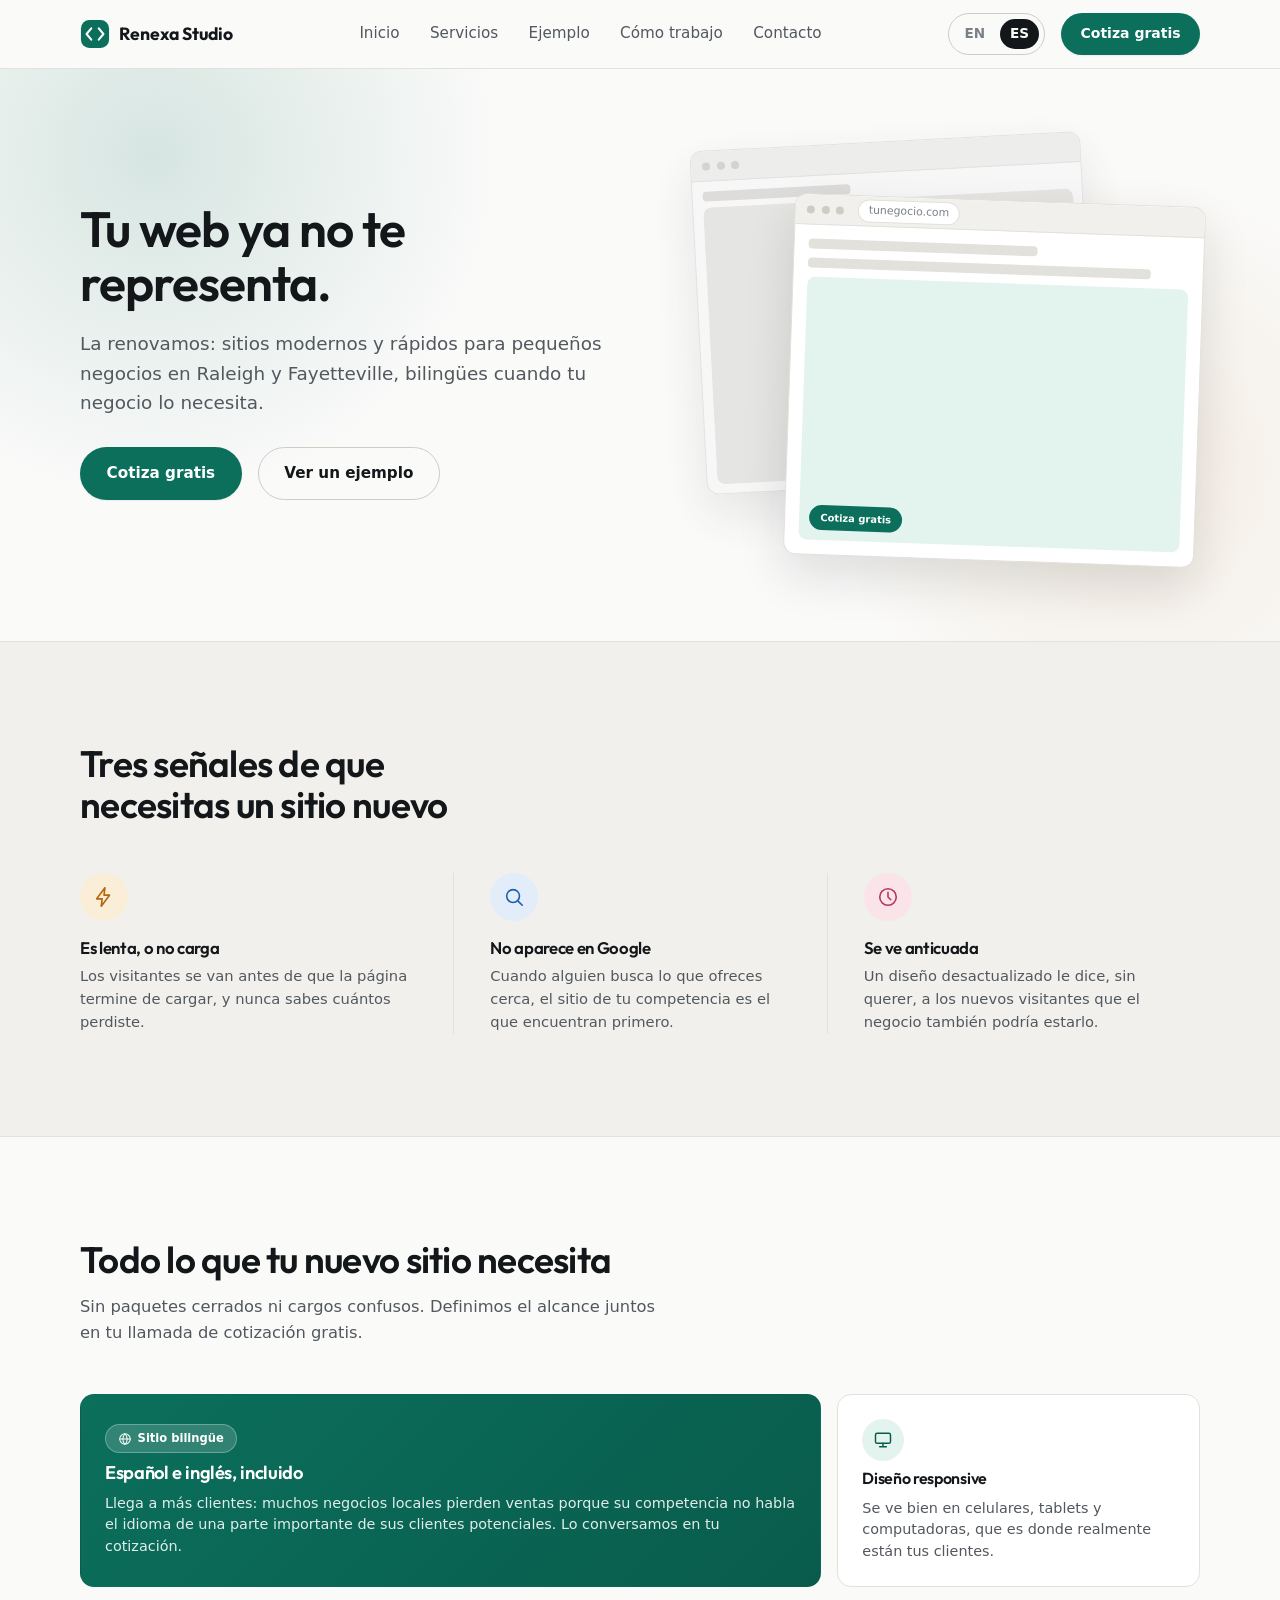
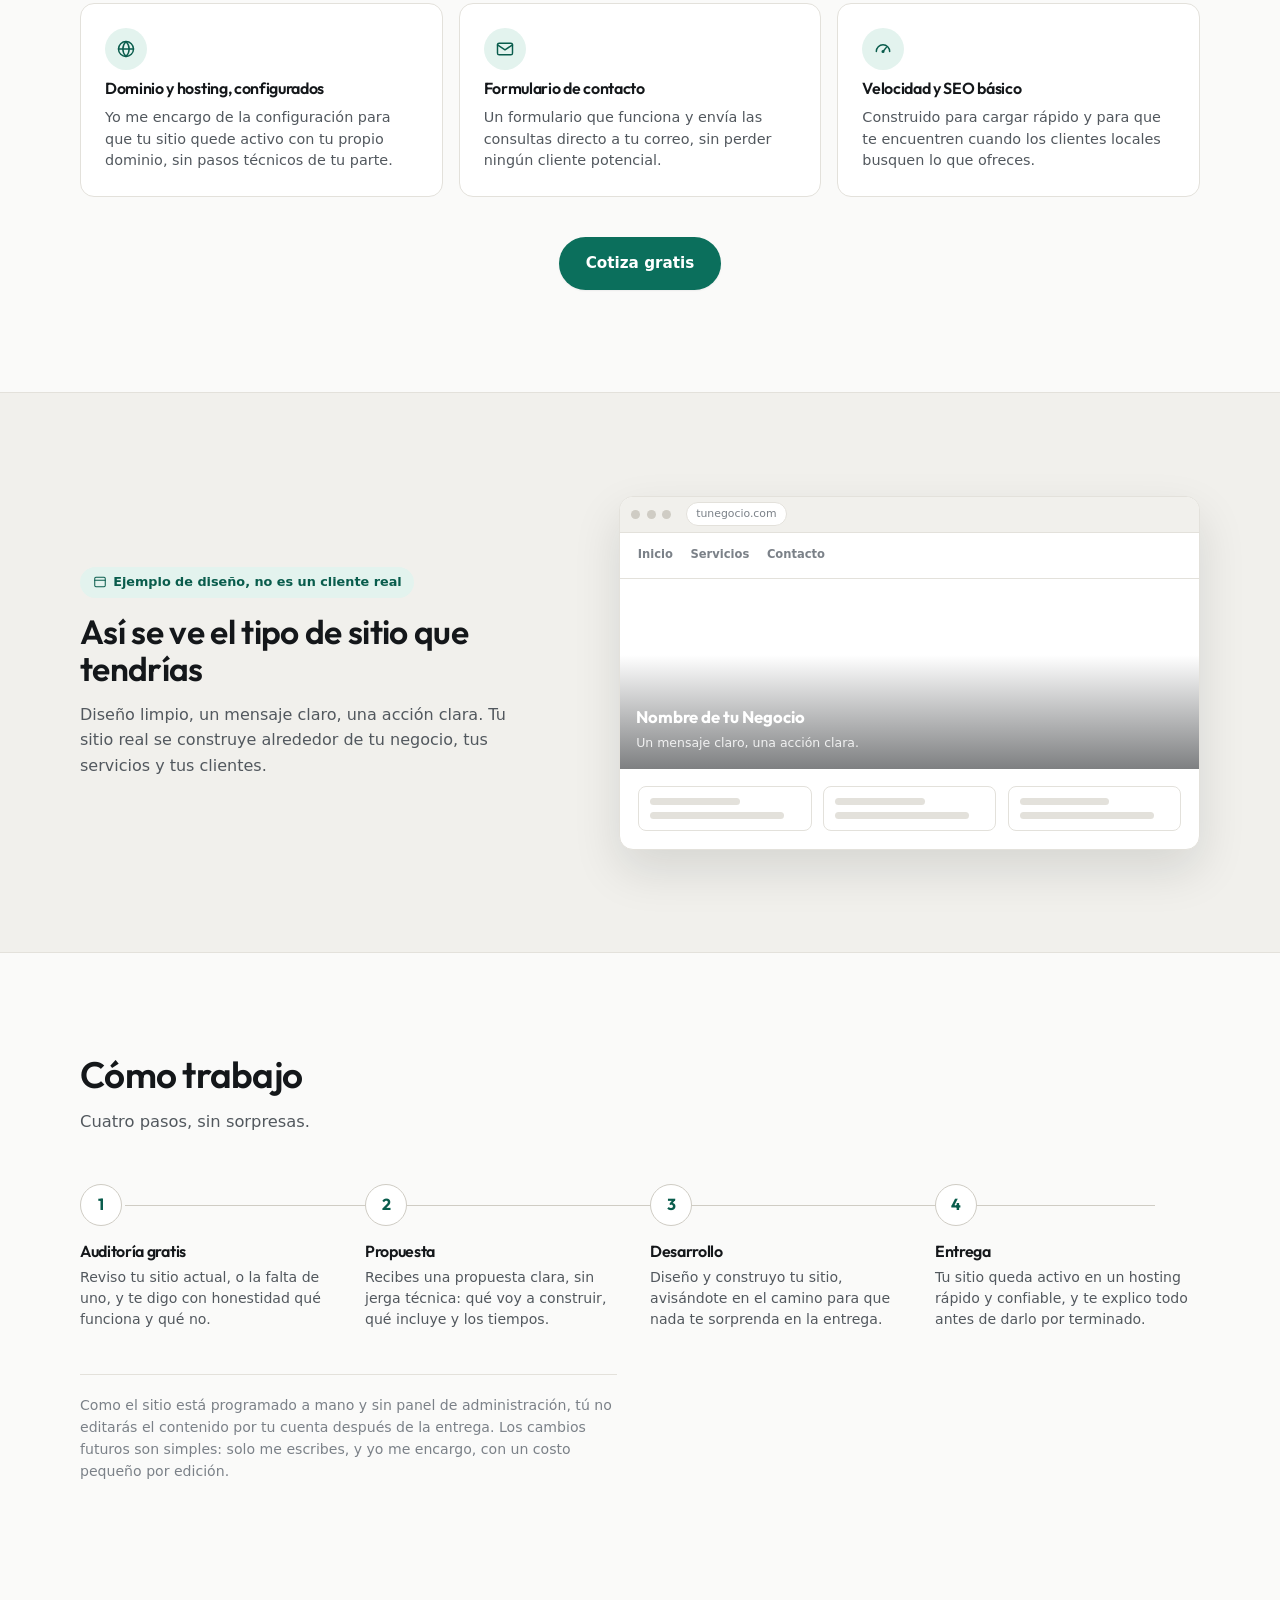
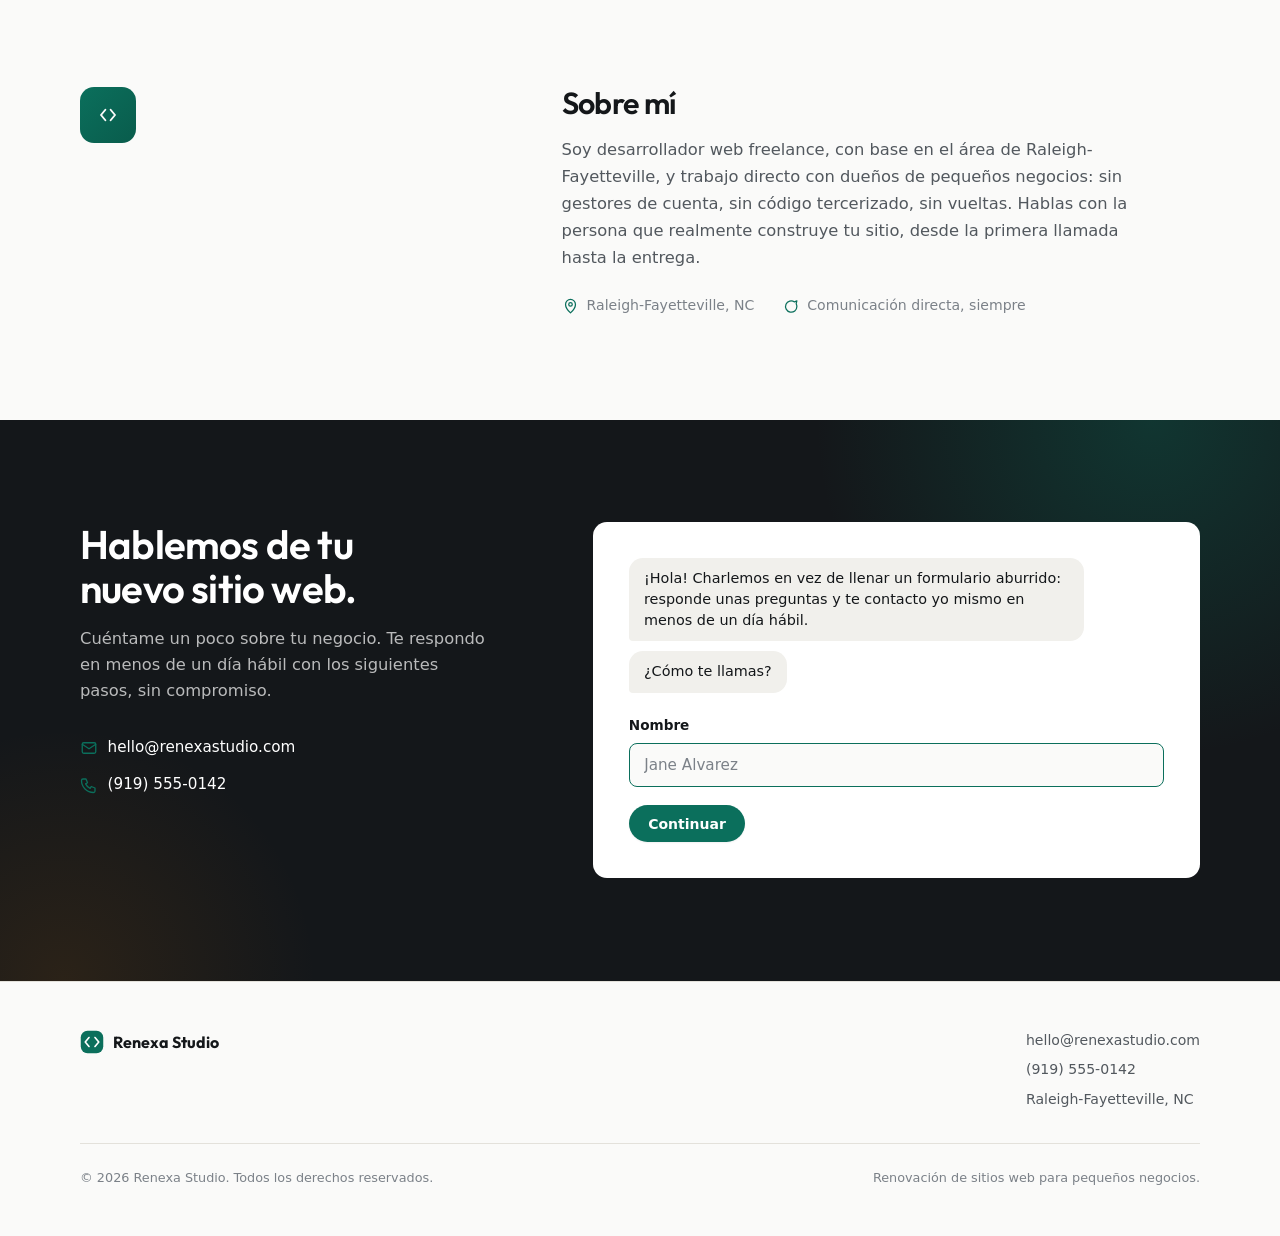
==== es/index.html @ adf04430 "Initial commit: Renexa Studio bilingual landing page Static HTML/CSS/JS site per brief: EN/ES pages," ====
<!doctype html>
<html lang="es">
<head>
<meta charset="UTF-8">
<meta name="viewport" content="width=device-width, initial-scale=1">
<title>Renexa Studio - Sitios Web Modernos y Rápidos para Negocios Locales</title>
<meta name="description" content="Renovación de sitios web para pequeños negocios en Raleigh y Fayetteville, NC. Sitios rápidos, modernos, adaptados a móvil, y bilingües cuando lo necesitas. Cotización gratis.">
<link rel="canonical" href="https://www.renexastudio.com/es/">
<link rel="alternate" hreflang="es" href="https://www.renexastudio.com/es/">
<link rel="alternate" hreflang="en" href="https://www.renexastudio.com/">
<link rel="icon" href="../favicon.svg" type="image/svg+xml">
<meta property="og:type" content="website">
<meta property="og:title" content="Renexa Studio - Sitios Web Modernos y Rápidos para Negocios Locales">
<meta property="og:description" content="Renovación de sitios web para pequeños negocios en Raleigh y Fayetteville, NC. Rápidos, modernos, y bilingües cuando lo necesitas.">
<meta property="og:locale" content="es_ES">
<meta property="og:locale:alternate" content="en_US">
<link rel="stylesheet" href="../css/style.css">
<noscript><style>[data-reveal]{opacity:1!important;transform:none!important;}</style></noscript>
</head>
<body>

<header class="site-header">
  <div class="container">
    <a href="#inicio" class="brand">
      <svg class="brand-mark" viewBox="0 0 32 32" fill="none" aria-hidden="true">
        <rect x="1" y="1" width="30" height="30" rx="9" fill="var(--accent)"/>
        <path d="M12 10L7 16L12 22" stroke="white" stroke-width="2.2" stroke-linecap="round" stroke-linejoin="round"/>
        <path d="M20 10L25 16L20 22" stroke="white" stroke-width="2.2" stroke-linecap="round" stroke-linejoin="round"/>
      </svg>
      Renexa Studio
    </a>

    <nav class="main-nav" aria-label="Principal">
      <a href="#inicio">Inicio</a>
      <a href="#servicios">Servicios</a>
      <a href="#ejemplo">Ejemplo</a>
      <a href="#como-trabajo">Cómo trabajo</a>
      <a href="#contacto">Contacto</a>
    </nav>

    <div class="header-actions">
      <div class="lang-switch" aria-label="Idioma">
        <a href="../">EN</a>
        <a href="./" aria-current="true">ES</a>
      </div>
      <a href="#contacto" class="btn btn-primary btn-sm">Cotiza gratis</a>
      <button class="nav-toggle" aria-label="Abrir menú" aria-expanded="false">
        <svg viewBox="0 0 24 24" fill="none" stroke="currentColor" stroke-width="1.75" stroke-linecap="round" aria-hidden="true">
          <path d="M3 6h18M3 12h18M3 18h18"/>
        </svg>
      </button>
    </div>
  </div>
</header>

<main>

  <!-- Hero -->
  <section class="hero" id="inicio">
    <div class="container">
      <div class="hero-copy" data-reveal>
        <h1>Tu web ya no te representa.</h1>
        <p class="lede">La renovamos: sitios modernos y rápidos para pequeños negocios en Raleigh y Fayetteville, bilingües cuando tu negocio lo necesita.</p>
        <div class="hero-ctas">
          <a href="#contacto" class="btn btn-primary">Cotiza gratis</a>
          <a href="#ejemplo" class="btn btn-ghost">Ver un ejemplo</a>
        </div>
      </div>

      <div class="hero-visual" data-reveal>
        <div class="mockup mockup-back" aria-hidden="true">
          <div class="mockup-bar">
            <span class="mockup-dot"></span><span class="mockup-dot"></span><span class="mockup-dot"></span>
          </div>
          <div class="mockup-body">
            <div class="mockup-line w-40"></div>
            <div class="mockup-block"></div>
          </div>
        </div>
        <div class="mockup mockup-front" aria-hidden="true">
          <div class="mockup-bar">
            <span class="mockup-dot"></span><span class="mockup-dot"></span><span class="mockup-dot"></span>
            <span class="mockup-url">tunegocio.com</span>
          </div>
          <div class="mockup-body">
            <div class="mockup-line w-60"></div>
            <div class="mockup-line w-90"></div>
            <div class="mockup-block">
              <span class="mockup-chip">Cotiza gratis</span>
            </div>
          </div>
        </div>
      </div>
    </div>
  </section>

  <!-- El problema -->
  <section class="problem">
    <div class="container">
      <div class="section-head" data-reveal>
        <h2>Tres señales de que necesitas un sitio nuevo</h2>
      </div>
      <div class="problem-grid">
        <div class="problem-item" data-reveal>
          <div class="problem-icon problem-icon--amber">
            <svg viewBox="0 0 24 24" fill="none" stroke="currentColor" stroke-width="1.75" stroke-linecap="round" stroke-linejoin="round" aria-hidden="true">
              <path d="M13 2 4 14h6l-1 8 9-12h-6l1-8Z"/>
            </svg>
          </div>
          <h3>Es lenta, o no carga</h3>
          <p>Los visitantes se van antes de que la página termine de cargar, y nunca sabes cuántos perdiste.</p>
        </div>
        <div class="problem-item" data-reveal>
          <div class="problem-icon problem-icon--blue">
            <svg viewBox="0 0 24 24" fill="none" stroke="currentColor" stroke-width="1.75" stroke-linecap="round" stroke-linejoin="round" aria-hidden="true">
              <circle cx="11" cy="11" r="7"/><path d="m21 21-4.3-4.3"/>
            </svg>
          </div>
          <h3>No aparece en Google</h3>
          <p>Cuando alguien busca lo que ofreces cerca, el sitio de tu competencia es el que encuentran primero.</p>
        </div>
        <div class="problem-item" data-reveal>
          <div class="problem-icon problem-icon--rose">
            <svg viewBox="0 0 24 24" fill="none" stroke="currentColor" stroke-width="1.75" stroke-linecap="round" stroke-linejoin="round" aria-hidden="true">
              <circle cx="12" cy="12" r="9"/><path d="M12 7v5l3 3"/>
            </svg>
          </div>
          <h3>Se ve anticuada</h3>
          <p>Un diseño desactualizado le dice, sin querer, a los nuevos visitantes que el negocio también podría estarlo.</p>
        </div>
      </div>
    </div>
  </section>

  <!-- Servicios -->
  <section class="services" id="servicios">
    <div class="container">
      <div class="section-head" data-reveal>
        <h2>Todo lo que tu nuevo sitio necesita</h2>
        <p>Sin paquetes cerrados ni cargos confusos. Definimos el alcance juntos en tu llamada de cotización gratis.</p>
      </div>

      <div class="bento">
        <div class="bento-cell bento-featured" data-reveal>
          <span class="bento-badge">
            <svg viewBox="0 0 24 24" fill="none" stroke="currentColor" stroke-width="1.75" stroke-linecap="round" stroke-linejoin="round" aria-hidden="true" width="14" height="14">
              <circle cx="12" cy="12" r="9"/><path d="M3 12h18M12 3c2.5 2.6 3.8 5.7 3.8 9s-1.3 6.4-3.8 9c-2.5-2.6-3.8-5.7-3.8-9s1.3-6.4 3.8-9Z"/>
            </svg>
            Sitio bilingüe
          </span>
          <h3>Español e inglés, incluido</h3>
          <p>Llega a más clientes: muchos negocios locales pierden ventas porque su competencia no habla el idioma de una parte importante de sus clientes potenciales. Lo conversamos en tu cotización.</p>
        </div>

        <div class="bento-cell" data-reveal>
          <div class="bento-icon">
            <svg viewBox="0 0 24 24" fill="none" stroke="currentColor" stroke-width="1.75" stroke-linecap="round" stroke-linejoin="round" aria-hidden="true">
              <rect x="3" y="4" width="18" height="12" rx="2"/><path d="M8 20h8M12 16v4"/>
            </svg>
          </div>
          <h3>Diseño responsive</h3>
          <p>Se ve bien en celulares, tablets y computadoras, que es donde realmente están tus clientes.</p>
        </div>

        <div class="bento-cell" data-reveal>
          <div class="bento-icon">
            <svg viewBox="0 0 24 24" fill="none" stroke="currentColor" stroke-width="1.75" stroke-linecap="round" stroke-linejoin="round" aria-hidden="true">
              <circle cx="12" cy="12" r="9"/><path d="M3 12h18M12 3c2.5 2.6 3.8 5.7 3.8 9s-1.3 6.4-3.8 9c-2.5-2.6-3.8-5.7-3.8-9s1.3-6.4 3.8-9Z"/>
            </svg>
          </div>
          <h3>Dominio y hosting, configurados</h3>
          <p>Yo me encargo de la configuración para que tu sitio quede activo con tu propio dominio, sin pasos técnicos de tu parte.</p>
        </div>

        <div class="bento-cell" data-reveal>
          <div class="bento-icon">
            <svg viewBox="0 0 24 24" fill="none" stroke="currentColor" stroke-width="1.75" stroke-linecap="round" stroke-linejoin="round" aria-hidden="true">
              <rect x="3" y="5" width="18" height="14" rx="2"/><path d="m3 7 9 6 9-6"/>
            </svg>
          </div>
          <h3>Formulario de contacto</h3>
          <p>Un formulario que funciona y envía las consultas directo a tu correo, sin perder ningún cliente potencial.</p>
        </div>

        <div class="bento-cell" data-reveal>
          <div class="bento-icon">
            <svg viewBox="0 0 24 24" fill="none" stroke="currentColor" stroke-width="1.75" stroke-linecap="round" stroke-linejoin="round" aria-hidden="true">
              <path d="M4 15a8 8 0 0 1 16 0"/><path d="M12 15l4-5"/><circle cx="12" cy="15" r="1"/>
            </svg>
          </div>
          <h3>Velocidad y SEO básico</h3>
          <p>Construido para cargar rápido y para que te encuentren cuando los clientes locales busquen lo que ofreces.</p>
        </div>
      </div>

      <div class="services-cta">
        <a href="#contacto" class="btn btn-primary">Cotiza gratis</a>
      </div>
    </div>
  </section>

  <!-- Ejemplo de trabajo -->
  <section class="example" id="ejemplo">
    <div class="container">
      <div class="example-copy" data-reveal>
        <span class="example-label">
          <svg viewBox="0 0 24 24" fill="none" stroke="currentColor" stroke-width="1.75" stroke-linecap="round" stroke-linejoin="round" width="14" height="14" aria-hidden="true">
            <rect x="3" y="4" width="18" height="16" rx="2"/><path d="M3 9h18"/>
          </svg>
          Ejemplo de diseño, no es un cliente real
        </span>
        <h2>Así se ve el tipo de sitio que tendrías</h2>
        <p>Diseño limpio, un mensaje claro, una acción clara. Tu sitio real se construye alrededor de tu negocio, tus servicios y tus clientes.</p>
      </div>

      <div class="example-mockup" data-reveal>
        <div class="mockup-bar">
          <span class="mockup-dot"></span><span class="mockup-dot"></span><span class="mockup-dot"></span>
          <span class="mockup-url">tunegocio.com</span>
        </div>
        <div class="example-nav">
          <span>Inicio</span><span>Servicios</span><span>Contacto</span>
        </div>
        <div class="example-hero" style="background-image:url('https://picsum.photos/seed/renexa-sample-storefront/900/500')">
          <div class="example-hero-text">
            <div class="eh-title">Nombre de tu Negocio</div>
            <div class="eh-sub">Un mensaje claro, una acción clara.</div>
          </div>
        </div>
        <div class="example-grid">
          <div class="example-card">
            <div class="mockup-line w-60"></div>
            <div class="mockup-line w-90"></div>
          </div>
          <div class="example-card">
            <div class="mockup-line w-60"></div>
            <div class="mockup-line w-90"></div>
          </div>
          <div class="example-card">
            <div class="mockup-line w-60"></div>
            <div class="mockup-line w-90"></div>
          </div>
        </div>
      </div>
    </div>
  </section>

  <!-- Cómo trabajo -->
  <section class="how" id="como-trabajo">
    <div class="container">
      <div class="section-head" data-reveal>
        <h2>Cómo trabajo</h2>
        <p>Cuatro pasos, sin sorpresas.</p>
      </div>

      <div class="process-rail">
        <div class="process-step" data-reveal>
          <div class="process-num">1</div>
          <h3>Auditoría gratis</h3>
          <p>Reviso tu sitio actual, o la falta de uno, y te digo con honestidad qué funciona y qué no.</p>
        </div>
        <div class="process-step" data-reveal>
          <div class="process-num">2</div>
          <h3>Propuesta</h3>
          <p>Recibes una propuesta clara, sin jerga técnica: qué voy a construir, qué incluye y los tiempos.</p>
        </div>
        <div class="process-step" data-reveal>
          <div class="process-num">3</div>
          <h3>Desarrollo</h3>
          <p>Diseño y construyo tu sitio, avisándote en el camino para que nada te sorprenda en la entrega.</p>
        </div>
        <div class="process-step" data-reveal>
          <div class="process-num">4</div>
          <h3>Entrega</h3>
          <p>Tu sitio queda activo en un hosting rápido y confiable, y te explico todo antes de darlo por terminado.</p>
        </div>
      </div>

      <p class="process-note" data-reveal>Como el sitio está programado a mano y sin panel de administración, tú no editarás el contenido por tu cuenta después de la entrega. Los cambios futuros son simples: solo me escribes, y yo me encargo, con un costo pequeño por edición.</p>
    </div>
  </section>

  <!-- Sobre el freelancer -->
  <section class="about">
    <div class="container">
      <div class="about-mark" data-reveal aria-hidden="true">
        <svg viewBox="0 0 32 32" fill="none">
          <path d="M13 10L8 16L13 22" stroke="currentColor" stroke-width="2.2" stroke-linecap="round" stroke-linejoin="round"/>
          <path d="M19 10L24 16L19 22" stroke="currentColor" stroke-width="2.2" stroke-linecap="round" stroke-linejoin="round"/>
        </svg>
      </div>
      <div class="about-copy" data-reveal>
        <h2>Sobre mí</h2>
        <p>Soy desarrollador web freelance, con base en el área de Raleigh-Fayetteville, y trabajo directo con dueños de pequeños negocios: sin gestores de cuenta, sin código tercerizado, sin vueltas. Hablas con la persona que realmente construye tu sitio, desde la primera llamada hasta la entrega.</p>
        <div class="about-meta">
          <span class="about-meta-item">
            <svg viewBox="0 0 24 24" fill="none" stroke="currentColor" stroke-width="1.75" stroke-linecap="round" stroke-linejoin="round" aria-hidden="true">
              <path d="M12 21s7-6.5 7-12a7 7 0 1 0-14 0c0 5.5 7 12 7 12Z"/><circle cx="12" cy="9" r="2.5"/>
            </svg>
            Raleigh-Fayetteville, NC
          </span>
          <span class="about-meta-item">
            <svg viewBox="0 0 24 24" fill="none" stroke="currentColor" stroke-width="1.75" stroke-linecap="round" stroke-linejoin="round" aria-hidden="true">
              <path d="M21 12a8 8 0 1 1-3.4-6.5L21 4l-1 4.2A8 8 0 0 1 21 12Z"/>
            </svg>
            Comunicación directa, siempre
          </span>
        </div>
      </div>
    </div>
  </section>

  <!-- CTA final + formulario -->
  <section class="contact" id="contacto">
    <div class="container">
      <div class="contact-copy" data-reveal>
        <h2>Hablemos de tu nuevo sitio web.</h2>
        <p>Cuéntame un poco sobre tu negocio. Te respondo en menos de un día hábil con los siguientes pasos, sin compromiso.</p>
        <div class="contact-direct">
          <a href="mailto:hello@renexastudio.com">
            <svg viewBox="0 0 24 24" fill="none" stroke="currentColor" stroke-width="1.75" stroke-linecap="round" stroke-linejoin="round" aria-hidden="true"><rect x="3" y="5" width="18" height="14" rx="2"/><path d="m3 7 9 6 9-6"/></svg>
            hello@renexastudio.com
          </a>
          <a href="tel:+19195550142">
            <svg viewBox="0 0 24 24" fill="none" stroke="currentColor" stroke-width="1.75" stroke-linecap="round" stroke-linejoin="round" aria-hidden="true"><path d="M4 4h4l2 5-2.5 1.5a12 12 0 0 0 6 6L15 14l5 2v4a2 2 0 0 1-2 2A16 16 0 0 1 2 6a2 2 0 0 1 2-2Z"/></svg>
            (919) 555-0142
          </a>
        </div>
      </div>

      <div class="form-panel" data-reveal>
        <div class="chat-log" id="chat-log" data-intro="¡Hola! Charlemos en vez de llenar un formulario aburrido: responde unas preguntas y te contacto yo mismo en menos de un día hábil." data-outro="¡Listo, gracias! Dale a enviar y yo me encargo del resto." aria-live="polite"></div>

        <form class="contact-form" name="contacto" method="POST" data-netlify="true" netlify-honeypot="bot-field" action="../gracias.html">
          <input type="hidden" name="form-name" value="contacto">
          <p class="hp-field"><label>No llenes esto si eres humano: <input name="bot-field"></label></p>

          <div class="field" data-question="¿Cómo te llamas?" data-next="Continuar">
            <label for="nombre">Nombre</label>
            <input type="text" id="nombre" name="nombre" placeholder="Jane Alvarez" required>
            <span class="field-error">Por favor ingresa tu nombre.</span>
          </div>

          <div class="field" data-question="¿Cómo se llama tu negocio?" data-next="Continuar" data-optional="true" data-skip="Omitir">
            <label for="negocio">Negocio</label>
            <input type="text" id="negocio" name="negocio" placeholder="Nombre de tu negocio">
          </div>

          <div class="field" data-question="¿Cuál es el mejor teléfono o correo para contactarte?" data-next="Continuar">
            <label for="datos-contacto">Teléfono o correo</label>
            <input type="text" id="datos-contacto" name="datos_contacto" placeholder="(919) 555-0100 o tucorreo@negocio.com" required>
            <span class="field-error">Agrega un teléfono o correo para poder contactarte.</span>
          </div>

          <div class="field" data-question="¿Algo puntual que quieras que sepa?" data-next="Continuar" data-optional="true" data-skip="Omitir">
            <label for="mensaje">Mensaje</label>
            <textarea id="mensaje" name="mensaje" placeholder="Cuéntame un poco de tu negocio y qué estás buscando."></textarea>
          </div>

          <div class="form-foot">
            <button type="submit" class="btn btn-primary">Cotiza gratis</button>
            <span class="form-status" data-sending-text="Enviando..."></span>
          </div>
        </form>
      </div>
    </div>
  </section>

</main>

<footer class="site-footer">
  <div class="container">
    <div class="footer-grid">
      <a href="#inicio" class="footer-brand">
        <svg class="brand-mark" viewBox="0 0 32 32" fill="none" aria-hidden="true">
          <rect x="1" y="1" width="30" height="30" rx="9" fill="var(--accent)"/>
          <path d="M12 10L7 16L12 22" stroke="white" stroke-width="2.2" stroke-linecap="round" stroke-linejoin="round"/>
          <path d="M20 10L25 16L20 22" stroke="white" stroke-width="2.2" stroke-linecap="round" stroke-linejoin="round"/>
        </svg>
        Renexa Studio
      </a>
      <div class="footer-contact">
        <a href="mailto:hello@renexastudio.com">hello@renexastudio.com</a>
        <a href="tel:+19195550142">(919) 555-0142</a>
        <span>Raleigh-Fayetteville, NC</span>
      </div>
    </div>
    <div class="footer-bottom">
      <span>© 2026 Renexa Studio. Todos los derechos reservados.</span>
      <span>Renovación de sitios web para pequeños negocios.</span>
    </div>
  </div>
</footer>

<script src="../js/main.js"></script>
</body>
</html>
---- css/style.css ----
/* ============================================================
   Renexa Studio — design tokens & base
   Shape rule: buttons/badges = full pill, cards/panels = 14px,
   inputs = 8px, browser-mockup frame = 12px. No other radii used.
   ============================================================ */

@font-face {
  font-family: 'Outfit';
  font-style: normal;
  font-weight: 300 800;
  font-display: swap;
  src: url('../fonts/outfit-variable.woff2') format('woff2-variations'),
       url('../fonts/outfit-variable.woff2') format('woff2');
}

:root {
  /* color */
  --ink: #14171a;
  --ink-soft: #52585e;
  --ink-faint: #7b8188;
  --paper: #fafaf9;
  --paper-alt: #f1f0ec;
  --panel: #ffffff;
  --line: #e3e1db;
  --line-strong: #cfccc4;
  --accent: #0b6f5c;
  --accent-dark: #095c4c;
  --accent-ink: #ffffff;
  --accent-soft: #e3f3ee;
  --focus: #0f8a72;

  /* secondary signal colors, used only for the three problem icons
     and nowhere else (brand accent stays teal everywhere else) */
  --amber: #b5650a;
  --amber-soft: #fbeed8;
  --blue: #1d5fae;
  --blue-soft: #e3edfa;
  --rose: #b23b5e;
  --rose-soft: #fbe3ea;

  /* type */
  --font-display: 'Outfit', system-ui, -apple-system, 'Segoe UI', sans-serif;
  --font-body: system-ui, -apple-system, 'Segoe UI', Roboto, 'Helvetica Neue', Arial, sans-serif;

  /* spacing */
  --gutter: clamp(1.25rem, 4vw, 2.5rem);
  --section-y: clamp(3.5rem, 8vw, 6.5rem);
  --max: 1200px;

  /* radius (locked scale, see comment above) */
  --r-pill: 999px;
  --r-panel: 14px;
  --r-input: 8px;
  --r-mock: 12px;

  /* motion */
  --ease: cubic-bezier(0.16, 1, 0.3, 1);
  --dur: 0.4s;

  /* shadow, tinted toward ink, never pure black */
  --shadow-sm: 0 1px 2px rgba(20, 23, 26, 0.06);
  --shadow-md: 0 8px 24px rgba(20, 23, 26, 0.08);
  --shadow-lg: 0 20px 48px rgba(20, 23, 26, 0.12);
}

*, *::before, *::after { box-sizing: border-box; }

html {
  -webkit-text-size-adjust: 100%;
  scroll-behavior: smooth;
}

@media (prefers-reduced-motion: reduce) {
  html { scroll-behavior: auto; }
  *, *::before, *::after {
    animation-duration: 0.01ms !important;
    animation-iteration-count: 1 !important;
    transition-duration: 0.01ms !important;
    scroll-behavior: auto !important;
  }
}

body {
  margin: 0;
  background: var(--paper);
  color: var(--ink);
  font-family: var(--font-body);
  font-size: 16px;
  line-height: 1.55;
  -webkit-font-smoothing: antialiased;
  text-rendering: optimizeLegibility;
}

img { max-width: 100%; display: block; }

h1, h2, h3, h4 {
  font-family: var(--font-display);
  font-weight: 600;
  line-height: 1.1;
  letter-spacing: -0.02em;
  margin: 0;
  color: var(--ink);
}

p { margin: 0; }

a {
  color: inherit;
  text-decoration: none;
}

ul { margin: 0; padding: 0; list-style: none; }

button { font-family: inherit; }

.container {
  max-width: var(--max);
  margin-inline: auto;
  padding-inline: var(--gutter);
}

.visually-hidden {
  position: absolute;
  width: 1px; height: 1px;
  overflow: hidden;
  clip: rect(0 0 0 0);
  white-space: nowrap;
}

/* focus ring, consistent everywhere */
a:focus-visible,
button:focus-visible,
input:focus-visible,
textarea:focus-visible {
  outline: 2px solid var(--focus);
  outline-offset: 2px;
  border-radius: 4px;
}

/* ============================================================
   Buttons
   ============================================================ */
.btn {
  display: inline-flex;
  align-items: center;
  justify-content: center;
  gap: 0.5rem;
  border-radius: var(--r-pill);
  padding: 0.85rem 1.6rem;
  font-size: 0.95rem;
  font-weight: 600;
  white-space: nowrap;
  border: 1px solid transparent;
  cursor: pointer;
  transition: transform var(--dur) var(--ease), box-shadow var(--dur) var(--ease), background var(--dur) var(--ease);
}
.btn:active { transform: scale(0.98); }

.btn-primary {
  background: var(--accent);
  color: var(--accent-ink);
  box-shadow: var(--shadow-sm);
}
.btn-primary:hover { background: var(--accent-dark); box-shadow: var(--shadow-md); }

.btn-ghost {
  background: transparent;
  color: var(--ink);
  border-color: var(--line-strong);
}
.btn-ghost:hover { border-color: var(--ink); background: var(--paper-alt); }

.btn-sm { padding: 0.6rem 1.15rem; font-size: 0.875rem; }

/* ============================================================
   Header
   ============================================================ */
.site-header {
  position: sticky;
  top: 0;
  z-index: 50;
  background: rgba(250, 250, 249, 0.88);
  backdrop-filter: blur(10px) saturate(140%);
  -webkit-backdrop-filter: blur(10px) saturate(140%);
  border-bottom: 1px solid var(--line);
}

.site-header .container {
  height: 68px;
  display: flex;
  align-items: center;
  justify-content: space-between;
  gap: 1rem;
}

.brand {
  display: flex;
  align-items: center;
  gap: 0.55rem;
  font-family: var(--font-display);
  font-weight: 700;
  font-size: 1.1rem;
  color: var(--ink);
  flex-shrink: 0;
}

.brand-mark {
  width: 30px;
  height: 30px;
  flex-shrink: 0;
}

.main-nav {
  display: flex;
  align-items: center;
  gap: 1.9rem;
}

.main-nav a {
  font-size: 0.95rem;
  font-weight: 500;
  color: var(--ink-soft);
  transition: color var(--dur) var(--ease);
}
.main-nav a:hover { color: var(--ink); }

.header-actions {
  display: flex;
  align-items: center;
  gap: 1rem;
  flex-shrink: 0;
}

.lang-switch {
  display: inline-flex;
  align-items: center;
  gap: 0.35rem;
  font-size: 0.85rem;
  font-weight: 600;
  color: var(--ink-faint);
  border: 1px solid var(--line-strong);
  border-radius: var(--r-pill);
  padding: 0.35rem 0.35rem;
}
.lang-switch a {
  padding: 0.25rem 0.6rem;
  border-radius: var(--r-pill);
  color: var(--ink-faint);
}
.lang-switch a[aria-current="true"] {
  background: var(--ink);
  color: var(--paper);
}
.lang-switch a:hover:not([aria-current="true"]) { color: var(--ink); }

.nav-toggle {
  display: none;
  align-items: center;
  justify-content: center;
  width: 40px;
  height: 40px;
  border-radius: var(--r-input);
  border: 1px solid var(--line-strong);
  background: var(--panel);
  cursor: pointer;
}
.nav-toggle svg { width: 20px; height: 20px; }

/* ============================================================
   Hero
   ============================================================ */
.hero {
  position: relative;
  padding-top: clamp(2.5rem, 6vw, 4.5rem);
  padding-bottom: clamp(3rem, 7vw, 5rem);
  overflow: hidden;
}

.hero::before {
  content: "";
  position: absolute;
  inset: 0;
  z-index: 0;
  pointer-events: none;
  background:
    radial-gradient(560px circle at 12% 15%, rgba(11, 111, 92, 0.15), transparent 62%),
    radial-gradient(480px circle at 88% 70%, rgba(181, 101, 10, 0.10), transparent 62%);
}

.hero .container {
  position: relative;
  z-index: 1;
  display: grid;
  grid-template-columns: 1.05fr 0.95fr;
  gap: clamp(2rem, 5vw, 4rem);
  align-items: center;
}

.hero-copy h1 {
  font-size: clamp(2rem, 4.2vw, 3.1rem);
}

.hero-copy p.lede {
  margin-top: 1.15rem;
  font-size: clamp(1.02rem, 1.6vw, 1.15rem);
  color: var(--ink-soft);
  max-width: 46ch;
  line-height: 1.6;
}

.hero-ctas {
  margin-top: 1.85rem;
  display: flex;
  align-items: center;
  gap: 1rem;
  flex-wrap: wrap;
}

/* mockup: stacked browser frames, "old vs new" */
.hero-visual {
  position: relative;
  height: clamp(300px, 34vw, 420px);
}

.mockup {
  position: absolute;
  border-radius: var(--r-mock);
  overflow: hidden;
  background: var(--panel);
  border: 1px solid var(--line);
  box-shadow: var(--shadow-lg);
}

.mockup-back {
  width: 78%;
  height: 82%;
  top: 0;
  left: 0;
  filter: grayscale(0.55) brightness(0.97);
  opacity: 0.75;
  transform: rotate(-3deg);
}

.mockup-front {
  width: 82%;
  height: 86%;
  bottom: 0;
  right: 0;
  transform: rotate(2deg);
}

.mockup-bar {
  display: flex;
  align-items: center;
  gap: 0.4rem;
  height: 30px;
  padding: 0 0.7rem;
  background: var(--paper-alt);
  border-bottom: 1px solid var(--line);
}
.mockup-dot {
  width: 8px; height: 8px;
  border-radius: 50%;
  background: var(--line-strong);
}
.mockup-url {
  margin-left: 0.5rem;
  font-size: 0.68rem;
  color: var(--ink-faint);
  background: var(--panel);
  border-radius: var(--r-pill);
  padding: 0.15rem 0.6rem;
  border: 1px solid var(--line);
}

.mockup-body {
  padding: 0.9rem;
  height: calc(100% - 30px);
  display: flex;
  flex-direction: column;
  gap: 0.55rem;
}
.mockup-back .mockup-body { padding: 0.6rem; gap: 0.4rem; }

.mockup-line {
  height: 10px;
  border-radius: 4px;
  background: var(--line);
}
.mockup-back .mockup-line { background: #dcdad3; }
.mockup-line.w-60 { width: 60%; }
.mockup-line.w-40 { width: 40%; }
.mockup-line.w-90 { width: 90%; }

.mockup-block {
  flex: 1;
  border-radius: 8px;
  background: var(--accent-soft);
  display: flex;
  align-items: flex-end;
  padding: 0.6rem;
}
.mockup-back .mockup-block { background: #e7e5df; }

.mockup-chip {
  display: inline-flex;
  padding: 0.3rem 0.7rem;
  border-radius: var(--r-pill);
  background: var(--accent);
  color: #fff;
  font-size: 0.62rem;
  font-weight: 700;
}

/* ============================================================
   Problem band
   ============================================================ */
.problem {
  background: var(--paper-alt);
  padding-block: var(--section-y);
  border-block: 1px solid var(--line);
}

.problem .section-head { max-width: 40ch; margin-bottom: clamp(2rem, 4vw, 3rem); }

.problem-grid {
  display: grid;
  grid-template-columns: repeat(3, 1fr);
}

.problem-item {
  padding: 0 clamp(1rem, 3vw, 2.25rem);
  border-left: 1px solid var(--line);
}
.problem-item:first-child { border-left: none; padding-left: 0; }

.problem-icon {
  width: 48px;
  height: 48px;
  border-radius: 50%;
  display: flex;
  align-items: center;
  justify-content: center;
  margin-bottom: 1.1rem;
}
.problem-icon svg { width: 22px; height: 22px; }
.problem-icon--amber { background: var(--amber-soft); color: var(--amber); }
.problem-icon--blue { background: var(--blue-soft); color: var(--blue); }
.problem-icon--rose { background: var(--rose-soft); color: var(--rose); }

.problem-item h3 {
  font-size: 1.05rem;
  font-weight: 600;
  margin-bottom: 0.5rem;
}

.problem-item p {
  color: var(--ink-soft);
  font-size: 0.92rem;
  line-height: 1.55;
}

/* ============================================================
   Section head (shared)
   ============================================================ */
.section-head h2 {
  font-size: clamp(1.7rem, 3vw, 2.3rem);
}
.section-head p {
  margin-top: 0.85rem;
  color: var(--ink-soft);
  font-size: 1.02rem;
  max-width: 56ch;
  line-height: 1.6;
}

section { padding-block: var(--section-y); }

/* ============================================================
   Services (bento)
   ============================================================ */
.services .section-head { margin-bottom: clamp(2rem, 4vw, 3rem); }

.bento {
  display: grid;
  grid-template-columns: repeat(3, 1fr);
  grid-auto-rows: minmax(150px, auto);
  gap: 1rem;
}

.bento-cell {
  border-radius: var(--r-panel);
  border: 1px solid var(--line);
  background: var(--panel);
  padding: 1.5rem;
  display: flex;
  flex-direction: column;
  gap: 0.6rem;
}

.bento-icon {
  width: 42px;
  height: 42px;
  border-radius: 50%;
  background: var(--accent-soft);
  color: var(--accent-dark);
  display: flex;
  align-items: center;
  justify-content: center;
}
.bento-icon svg { width: 20px; height: 20px; }
.bento-featured .bento-icon { background: rgba(255, 255, 255, 0.18); color: #fff; }

.bento-cell h3 {
  font-size: 1rem;
  font-weight: 600;
}

.bento-cell p {
  color: var(--ink-soft);
  font-size: 0.9rem;
  line-height: 1.5;
}

.bento-featured {
  grid-column: span 2;
  grid-row: span 1;
  background: linear-gradient(135deg, var(--accent) 0%, var(--accent-dark) 100%);
  border-color: transparent;
  color: #fff;
  justify-content: center;
}
.bento-featured svg { color: #fff; }
.bento-featured h3 { color: #fff; font-size: 1.15rem; }
.bento-featured p { color: rgba(255,255,255,0.88); }

.bento-badge {
  align-self: flex-start;
  display: inline-flex;
  align-items: center;
  gap: 0.35rem;
  background: rgba(255,255,255,0.16);
  border: 1px solid rgba(255,255,255,0.28);
  color: #fff;
  font-size: 0.72rem;
  font-weight: 700;
  padding: 0.3rem 0.75rem;
  border-radius: var(--r-pill);
}

.services-cta { margin-top: clamp(2rem, 4vw, 2.5rem); text-align: center; }

/* ============================================================
   Example of work
   ============================================================ */
.example {
  background: var(--paper-alt);
  border-block: 1px solid var(--line);
}

.example .container {
  display: grid;
  grid-template-columns: 0.9fr 1.1fr;
  gap: clamp(2rem, 5vw, 4rem);
  align-items: center;
}

.example-label {
  display: inline-flex;
  align-items: center;
  gap: 0.4rem;
  font-size: 0.8rem;
  font-weight: 700;
  color: var(--accent-dark);
  background: var(--accent-soft);
  padding: 0.35rem 0.8rem;
  border-radius: var(--r-pill);
  margin-bottom: 1rem;
}

.example-copy h2 { font-size: clamp(1.6rem, 2.8vw, 2.1rem); }
.example-copy p { margin-top: 0.9rem; color: var(--ink-soft); line-height: 1.6; max-width: 42ch; }

.example-mockup {
  border-radius: var(--r-panel);
  overflow: hidden;
  background: var(--panel);
  border: 1px solid var(--line);
  box-shadow: var(--shadow-lg);
}

.example-mockup .mockup-bar { height: 36px; }
.example-mockup .mockup-dot { width: 9px; height: 9px; }

.example-hero {
  position: relative;
  height: 190px;
  background-size: cover;
  background-position: center;
  display: flex;
  align-items: flex-end;
  padding: 1rem;
}
.example-hero::after {
  content: "";
  position: absolute;
  inset: 0;
  background: linear-gradient(180deg, rgba(20,23,26,0) 40%, rgba(20,23,26,0.55) 100%);
}
.example-hero-text {
  position: relative;
  z-index: 1;
  color: #fff;
}
.example-hero-text .eh-title { font-family: var(--font-display); font-weight: 700; font-size: 1.05rem; }
.example-hero-text .eh-sub { font-size: 0.78rem; opacity: 0.85; margin-top: 0.2rem; }

.example-nav {
  display: flex;
  gap: 1.1rem;
  padding: 0.85rem 1.1rem;
  border-bottom: 1px solid var(--line);
  font-size: 0.72rem;
  color: var(--ink-faint);
  font-weight: 600;
}

.example-grid {
  display: grid;
  grid-template-columns: repeat(3, 1fr);
  gap: 0.7rem;
  padding: 1.1rem;
}
.example-card {
  border-radius: 8px;
  border: 1px solid var(--line);
  padding: 0.7rem;
  display: flex;
  flex-direction: column;
  gap: 0.4rem;
}
.example-card .mockup-line { height: 7px; }

/* ============================================================
   How I work (stepped rail)
   ============================================================ */
.process-rail {
  display: grid;
  grid-template-columns: repeat(4, 1fr);
  gap: 1.25rem;
  margin-top: clamp(2rem, 4vw, 3rem);
  position: relative;
}

.process-rail::before {
  content: "";
  position: absolute;
  top: 21px;
  left: 4%;
  right: 4%;
  height: 1px;
  background: var(--line-strong);
}

.process-step { position: relative; }

.process-num {
  position: relative;
  z-index: 1;
  width: 42px;
  height: 42px;
  border-radius: 50%;
  background: var(--panel);
  border: 1px solid var(--line-strong);
  display: flex;
  align-items: center;
  justify-content: center;
  font-family: var(--font-display);
  font-weight: 700;
  color: var(--accent-dark);
  margin-bottom: 1.1rem;
}

.process-step h3 {
  font-size: 1rem;
  font-weight: 600;
  margin-bottom: 0.4rem;
}
.process-step p {
  font-size: 0.88rem;
  color: var(--ink-soft);
  line-height: 1.5;
}

.process-note {
  margin-top: clamp(2rem, 4vw, 2.75rem);
  border-top: 1px solid var(--line);
  padding-top: 1.25rem;
  font-size: 0.88rem;
  color: var(--ink-faint);
  max-width: 60ch;
}

/* ============================================================
   About
   ============================================================ */
.about .container {
  display: grid;
  grid-template-columns: 0.4fr 0.6fr;
  gap: clamp(2rem, 5vw, 3.5rem);
  align-items: start;
}

.about-mark {
  width: 56px;
  height: 56px;
  border-radius: var(--r-panel);
  background: linear-gradient(135deg, var(--accent) 0%, var(--accent-dark) 100%);
  display: flex;
  align-items: center;
  justify-content: center;
}
.about-mark svg { width: 28px; height: 28px; color: var(--paper); }

.about-copy h2 { font-size: clamp(1.5rem, 2.6vw, 1.9rem); }
.about-copy p {
  margin-top: 1rem;
  color: var(--ink-soft);
  line-height: 1.65;
  font-size: 1.02rem;
  max-width: 58ch;
}

.about-meta {
  margin-top: 1.5rem;
  display: flex;
  gap: 1.75rem;
  flex-wrap: wrap;
}
.about-meta-item {
  display: flex;
  align-items: center;
  gap: 0.5rem;
  font-size: 0.88rem;
  color: var(--ink-faint);
  font-weight: 500;
}
.about-meta-item svg { width: 17px; height: 17px; color: var(--accent); }

/* ============================================================
   Final CTA + form
   ============================================================ */
.contact {
  position: relative;
  background: var(--ink);
  color: var(--paper);
  overflow: hidden;
}

.contact::before {
  content: "";
  position: absolute;
  inset: 0;
  z-index: 0;
  pointer-events: none;
  background:
    radial-gradient(560px circle at 90% 0%, rgba(11, 111, 92, 0.35), transparent 60%),
    radial-gradient(420px circle at 5% 100%, rgba(181, 101, 10, 0.14), transparent 60%);
}

.contact .container {
  position: relative;
  z-index: 1;
  display: grid;
  grid-template-columns: 0.85fr 1.15fr;
  gap: clamp(2.5rem, 5vw, 4.5rem);
}

.contact-copy h2 {
  color: #fff;
  font-size: clamp(1.8rem, 3.2vw, 2.5rem);
  max-width: 14ch;
}
.contact-copy p {
  margin-top: 1rem;
  color: rgba(250, 250, 249, 0.72);
  font-size: 1.02rem;
  max-width: 40ch;
  line-height: 1.6;
}

.contact-direct {
  margin-top: 2rem;
  display: flex;
  flex-direction: column;
  gap: 0.85rem;
}
.contact-direct a {
  display: inline-flex;
  align-items: center;
  gap: 0.6rem;
  font-size: 0.95rem;
  font-weight: 500;
  color: #fff;
}
.contact-direct svg { width: 18px; height: 18px; color: var(--accent); flex-shrink: 0; }

.form-panel {
  background: var(--panel);
  border-radius: var(--r-panel);
  padding: clamp(1.5rem, 3vw, 2.25rem);
}

/* chat-style progressive form, JS-enhanced (plain stacked form without JS) */
.chat-log {
  display: flex;
  flex-direction: column;
  gap: 0.6rem;
  margin-bottom: 1.4rem;
}
.chat-log:empty { display: none; margin-bottom: 0; }

.chat-bubble {
  max-width: 85%;
  padding: 0.65rem 0.95rem;
  border-radius: var(--r-panel);
  font-size: 0.9rem;
  line-height: 1.45;
  animation: bubble-in 0.35s var(--ease);
}
@media (prefers-reduced-motion: reduce) {
  .chat-bubble { animation: none; }
}
@keyframes bubble-in {
  from { opacity: 0; transform: translateY(6px); }
  to { opacity: 1; transform: translateY(0); }
}
.chat-bubble--bot {
  align-self: flex-start;
  background: var(--paper-alt);
  color: var(--ink);
  border-bottom-left-radius: 4px;
}
.chat-bubble--user {
  align-self: flex-end;
  background: var(--accent);
  color: #fff;
  border-bottom-right-radius: 4px;
}

.contact-form.is-stepped .field { margin-bottom: 0; }
.contact-form.is-stepped .field:not(.is-active) { display: none; }

.step-actions {
  display: flex;
  gap: 0.6rem;
  margin-top: 0.75rem;
}

.form-foot.is-hidden { display: none; }

.field {
  display: flex;
  flex-direction: column;
  gap: 0.4rem;
  margin-bottom: 1.15rem;
}
.field label {
  font-size: 0.85rem;
  font-weight: 600;
  color: var(--ink);
}
.field .hint {
  font-size: 0.78rem;
  color: var(--ink-faint);
}
.field input,
.field textarea {
  border: 1px solid var(--line-strong);
  border-radius: var(--r-input);
  padding: 0.75rem 0.9rem;
  font-size: 0.95rem;
  font-family: inherit;
  color: var(--ink);
  background: var(--paper);
  transition: border-color var(--dur) var(--ease);
}
.field input::placeholder,
.field textarea::placeholder { color: var(--ink-faint); }
.field input:focus,
.field textarea:focus {
  border-color: var(--accent);
  outline: none;
}
.field textarea { resize: vertical; min-height: 100px; }
.field-error {
  font-size: 0.8rem;
  color: #b3261e;
  display: none;
}
.field.has-error input,
.field.has-error textarea { border-color: #b3261e; }
.field.has-error .field-error { display: block; }

.form-foot {
  display: flex;
  align-items: center;
  justify-content: space-between;
  gap: 1rem;
  margin-top: 0.5rem;
  flex-wrap: wrap;
}
.form-foot .btn { width: 100%; }
.form-status {
  font-size: 0.85rem;
  font-weight: 600;
  display: none;
}
.form-status.is-success { display: block; color: var(--accent-dark); }
.form-status.is-error { display: block; color: #b3261e; }

.hp-field { position: absolute; left: -9999px; opacity: 0; }

/* ============================================================
   Footer
   ============================================================ */
.site-footer {
  padding-block: clamp(2rem, 4vw, 3rem);
  border-top: 1px solid var(--line);
}

.footer-grid {
  display: flex;
  justify-content: space-between;
  align-items: flex-start;
  gap: 2rem;
  flex-wrap: wrap;
}

.footer-brand { display: flex; align-items: center; gap: 0.55rem; font-family: var(--font-display); font-weight: 700; }
.footer-brand .brand-mark { width: 24px; height: 24px; }

.footer-contact {
  display: flex;
  flex-direction: column;
  gap: 0.5rem;
  font-size: 0.88rem;
  color: var(--ink-soft);
}
.footer-contact a:hover { color: var(--ink); }

.footer-social {
  display: flex;
  gap: 0.75rem;
}
.footer-social a {
  width: 36px; height: 36px;
  border-radius: 50%;
  border: 1px solid var(--line-strong);
  display: flex;
  align-items: center;
  justify-content: center;
  transition: border-color var(--dur) var(--ease), background var(--dur) var(--ease);
}
.footer-social a:hover { border-color: var(--ink); background: var(--paper-alt); }
.footer-social svg { width: 16px; height: 16px; }

.footer-bottom {
  margin-top: 2rem;
  padding-top: 1.5rem;
  border-top: 1px solid var(--line);
  font-size: 0.8rem;
  color: var(--ink-faint);
  display: flex;
  justify-content: space-between;
  flex-wrap: wrap;
  gap: 0.5rem;
}

/* ============================================================
   Scroll reveal
   ============================================================ */
[data-reveal] {
  opacity: 0;
  transform: translateY(18px);
  transition: opacity 0.7s var(--ease), transform 0.7s var(--ease);
}
[data-reveal].is-visible {
  opacity: 1;
  transform: translateY(0);
}
@media (prefers-reduced-motion: reduce) {
  [data-reveal] { opacity: 1; transform: none; transition: none; }
}

/* ============================================================
   Responsive
   ============================================================ */
@media (max-width: 1024px) {
  .main-nav { gap: 1.3rem; }
  .about .container { grid-template-columns: 1fr; }
  .about-mark { margin-bottom: 0.5rem; }
}

@media (max-width: 860px) {
  .main-nav { display: none; }
  .nav-toggle { display: flex; }

  .site-header.is-open .main-nav {
    display: flex;
    flex-direction: column;
    align-items: flex-start;
    position: absolute;
    top: 68px;
    left: 0;
    right: 0;
    background: var(--paper);
    border-bottom: 1px solid var(--line);
    padding: 1.25rem var(--gutter) 1.5rem;
    gap: 1rem;
  }

  .hero .container { grid-template-columns: 1fr; }
  .hero-visual { height: 280px; order: -1; margin-bottom: 0.5rem; }

  .problem-grid { grid-template-columns: 1fr; gap: 2rem; }
  .problem-item { border-left: none; padding-left: 0; border-top: 1px solid var(--line); padding-top: 1.5rem; }
  .problem-item:first-child { border-top: none; padding-top: 0; }

  .bento { grid-template-columns: 1fr; }
  .bento-featured { grid-column: span 1; }

  .example .container { grid-template-columns: 1fr; }
  .example-grid { grid-template-columns: 1fr; }

  .process-rail { grid-template-columns: 1fr; gap: 1.75rem; }
  .process-rail::before { display: none; }

  .contact .container { grid-template-columns: 1fr; }

  .footer-grid { flex-direction: column; }
  .footer-bottom { flex-direction: column; }
}

@media (max-width: 480px) {
  .hero-ctas { flex-direction: column; align-items: stretch; }
  .hero-ctas .btn { width: 100%; }
  .header-actions .btn-sm { display: none; }
}
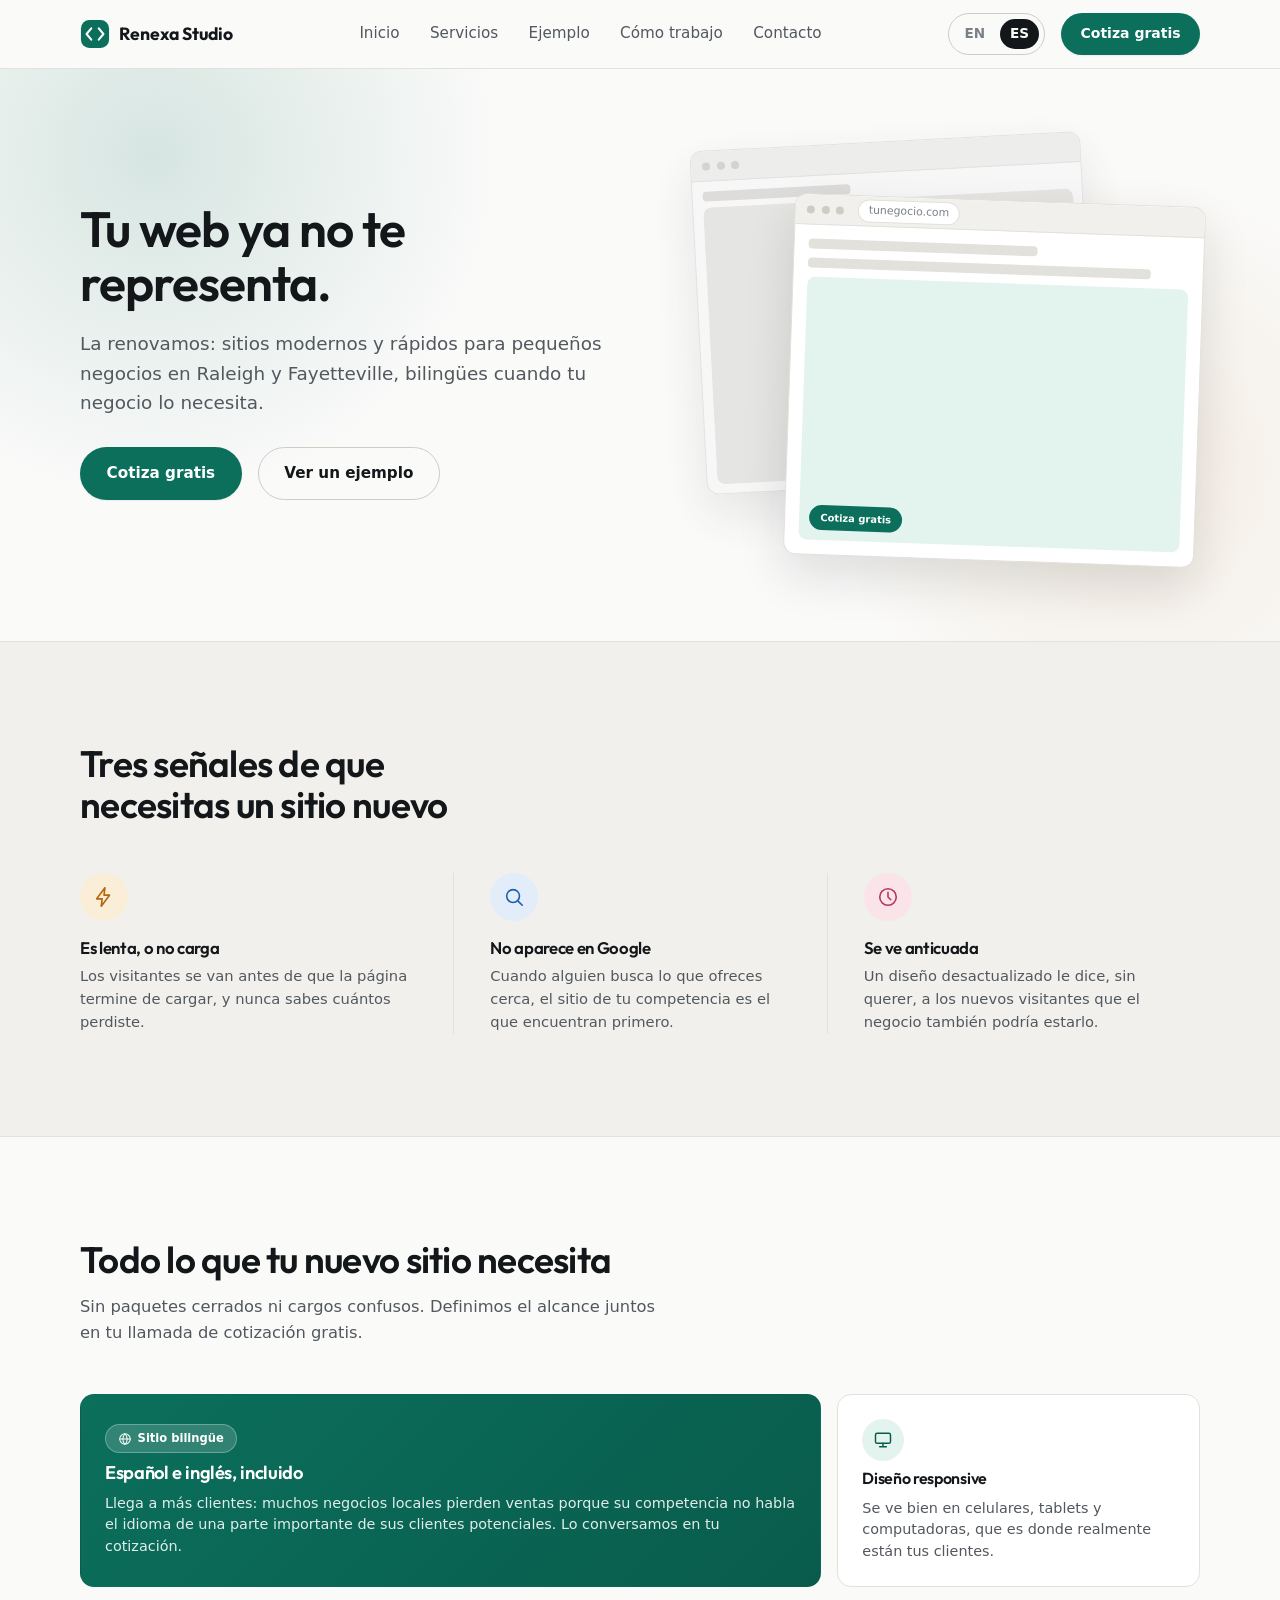
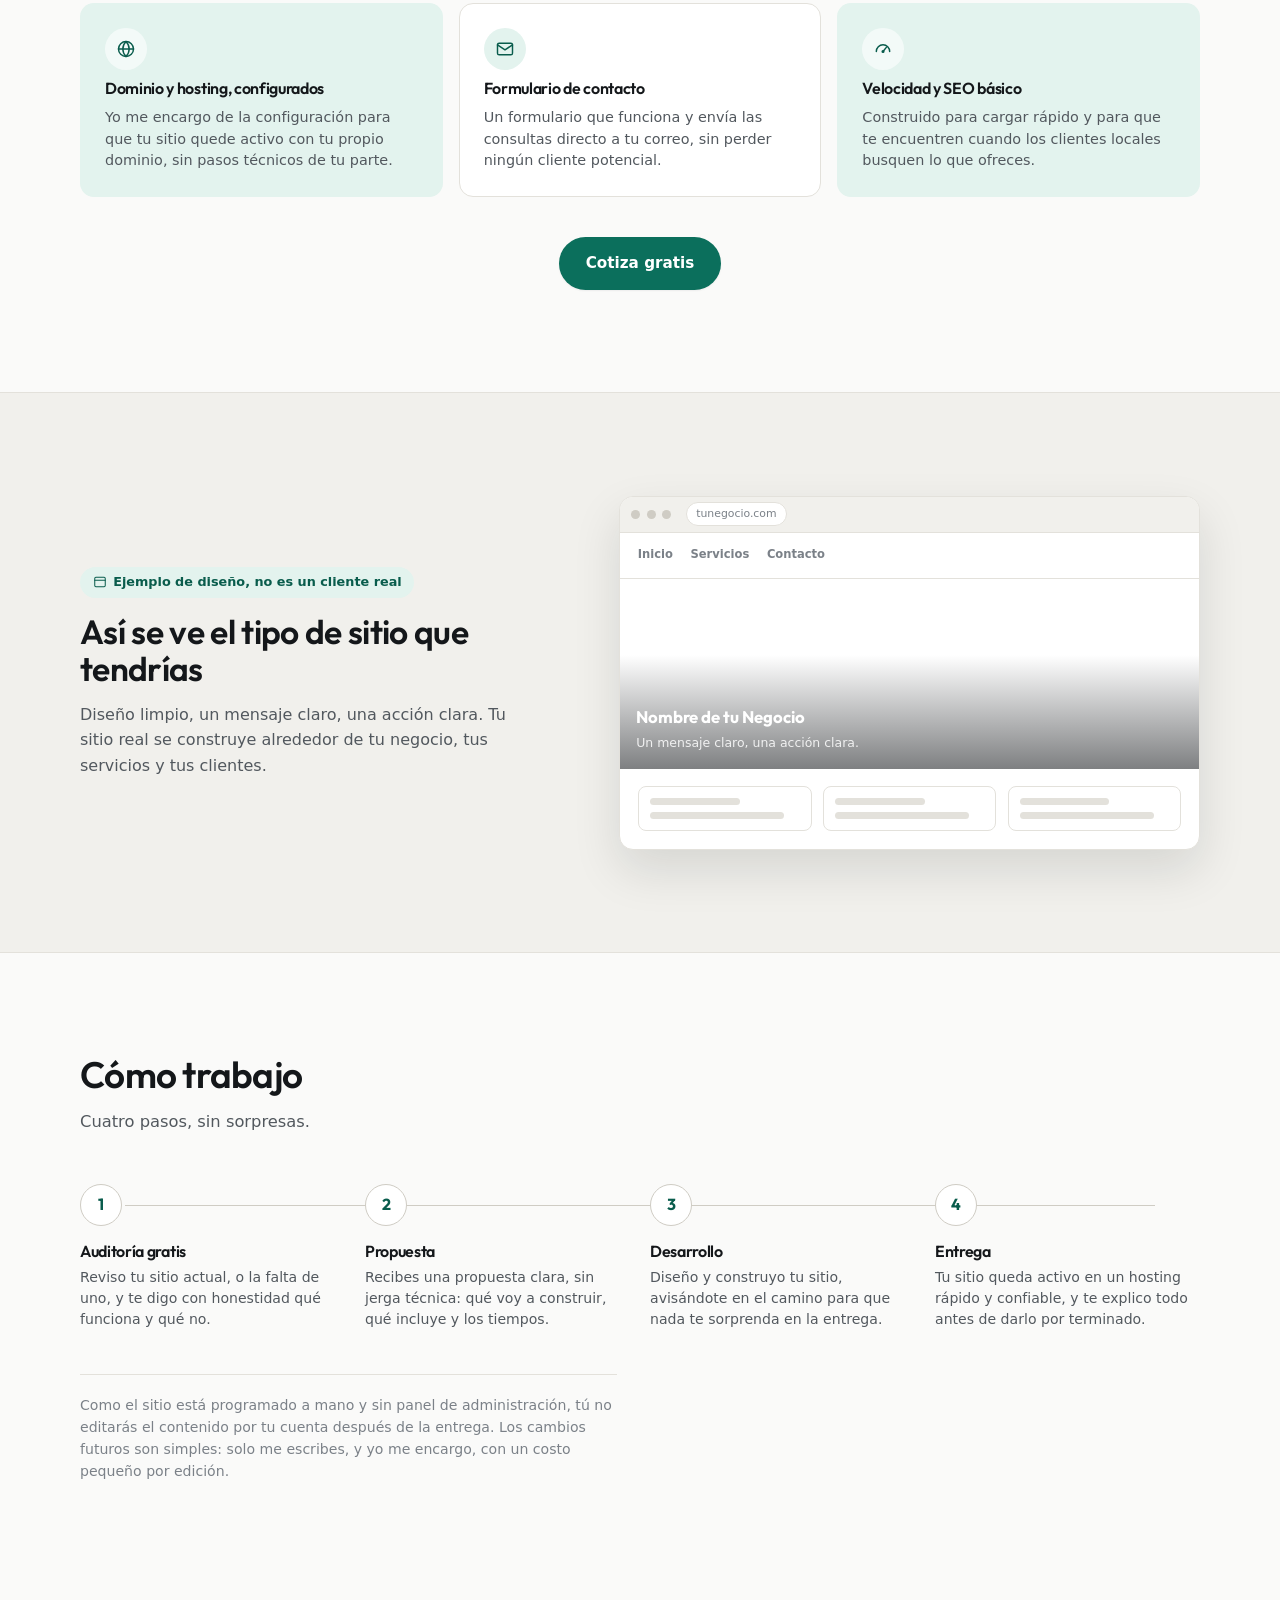
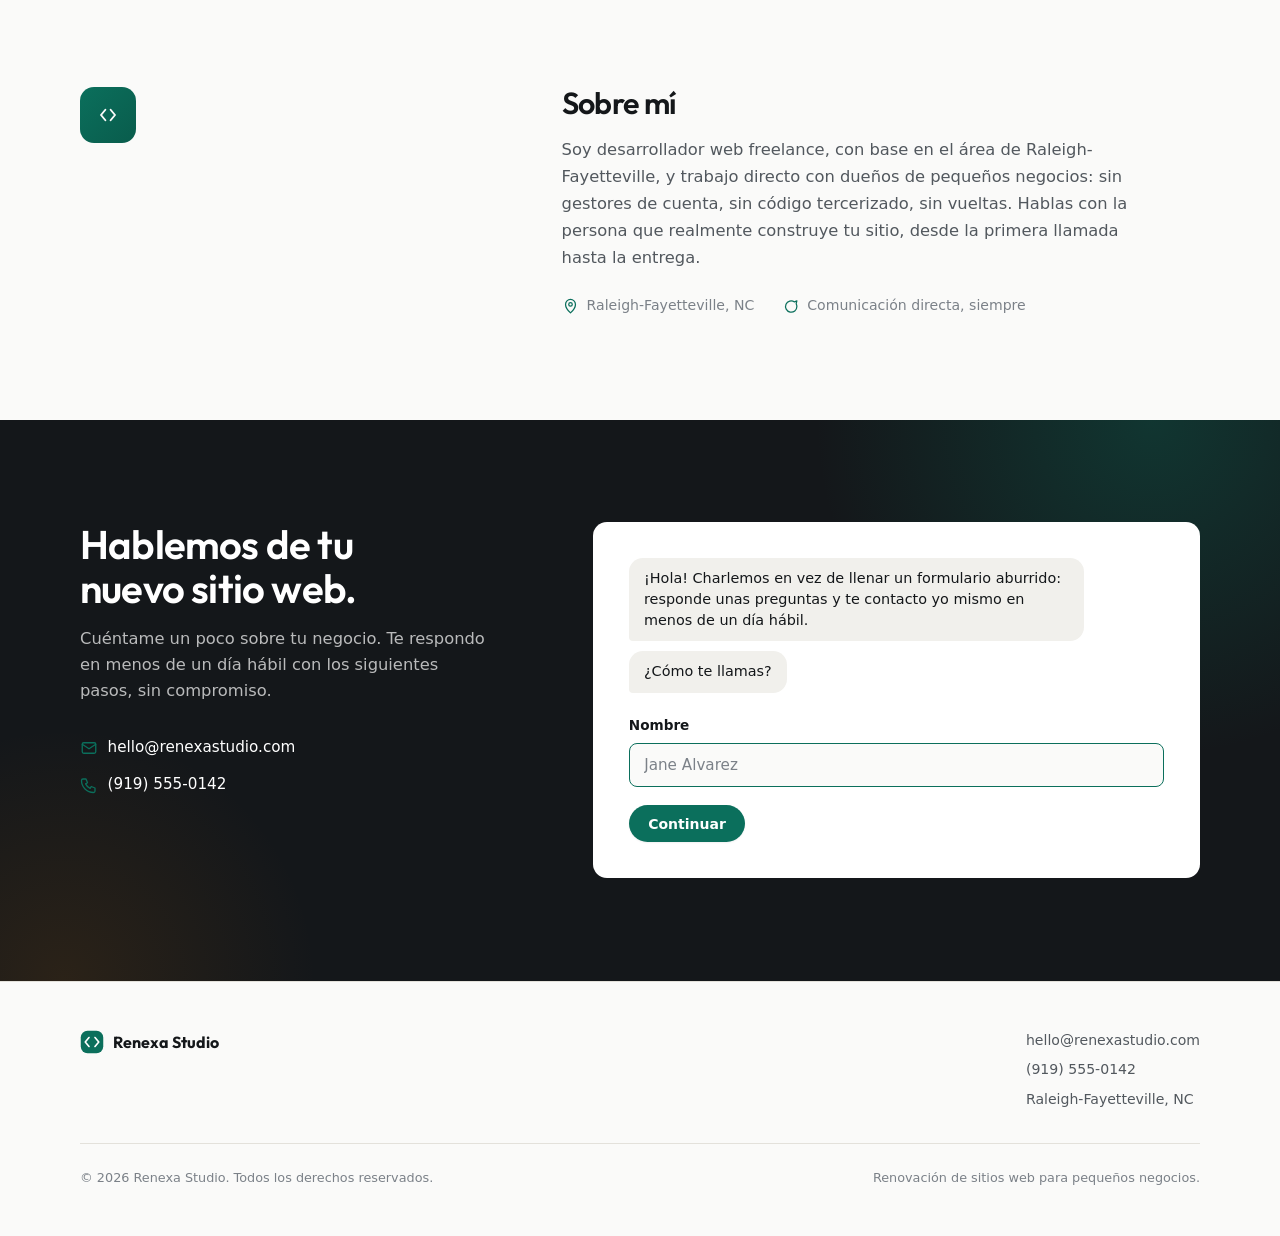
==== commit d2a52fe8: "Design review fixes: bento background variety, shape scale docs Two of the five service tiles now us" ====
--- a/es/index.html
+++ b/es/index.html
@@ -162,19 +162,19 @@
           <p>Se ve bien en celulares, tablets y computadoras, que es donde realmente están tus clientes.</p>
         </div>
 
+        <div class="bento-cell bento-cell--tint" data-reveal>
+          <div class="bento-icon">
+            <svg viewBox="0 0 24 24" fill="none" stroke="currentColor" stroke-width="1.75" stroke-linecap="round" stroke-linejoin="round" aria-hidden="true">
+              <circle cx="12" cy="12" r="9"/><path d="M3 12h18M12 3c2.5 2.6 3.8 5.7 3.8 9s-1.3 6.4-3.8 9c-2.5-2.6-3.8-5.7-3.8-9s1.3-6.4 3.8-9Z"/>
+            </svg>
+          </div>
+          <h3>Dominio y hosting, configurados</h3>
+          <p>Yo me encargo de la configuración para que tu sitio quede activo con tu propio dominio, sin pasos técnicos de tu parte.</p>
+        </div>
+
         <div class="bento-cell" data-reveal>
           <div class="bento-icon">
             <svg viewBox="0 0 24 24" fill="none" stroke="currentColor" stroke-width="1.75" stroke-linecap="round" stroke-linejoin="round" aria-hidden="true">
-              <circle cx="12" cy="12" r="9"/><path d="M3 12h18M12 3c2.5 2.6 3.8 5.7 3.8 9s-1.3 6.4-3.8 9c-2.5-2.6-3.8-5.7-3.8-9s1.3-6.4 3.8-9Z"/>
-            </svg>
-          </div>
-          <h3>Dominio y hosting, configurados</h3>
-          <p>Yo me encargo de la configuración para que tu sitio quede activo con tu propio dominio, sin pasos técnicos de tu parte.</p>
-        </div>
-
-        <div class="bento-cell" data-reveal>
-          <div class="bento-icon">
-            <svg viewBox="0 0 24 24" fill="none" stroke="currentColor" stroke-width="1.75" stroke-linecap="round" stroke-linejoin="round" aria-hidden="true">
               <rect x="3" y="5" width="18" height="14" rx="2"/><path d="m3 7 9 6 9-6"/>
             </svg>
           </div>
@@ -182,7 +182,7 @@
           <p>Un formulario que funciona y envía las consultas directo a tu correo, sin perder ningún cliente potencial.</p>
         </div>
 
-        <div class="bento-cell" data-reveal>
+        <div class="bento-cell bento-cell--tint" data-reveal>
           <div class="bento-icon">
             <svg viewBox="0 0 24 24" fill="none" stroke="currentColor" stroke-width="1.75" stroke-linecap="round" stroke-linejoin="round" aria-hidden="true">
               <path d="M4 15a8 8 0 0 1 16 0"/><path d="M12 15l4-5"/><circle cx="12" cy="15" r="1"/>
--- a/css/style.css
+++ b/css/style.css
@@ -1,7 +1,8 @@
 /* ============================================================
    Renexa Studio — design tokens & base
    Shape rule: buttons/badges = full pill, cards/panels = 14px,
-   inputs = 8px, browser-mockup frame = 12px. No other radii used.
+   inputs = 8px, browser-mockup frame = 12px, small icon chips
+   (problem/bento icons, ~42-48px) = full circle. No other radii used.
    ============================================================ */
 
 @font-face {
@@ -522,6 +523,12 @@
   line-height: 1.5;
 }
 
+.bento-cell--tint {
+  background: var(--accent-soft);
+  border-color: transparent;
+}
+.bento-cell--tint .bento-icon { background: rgba(255, 255, 255, 0.6); }
+
 .bento-featured {
   grid-column: span 2;
   grid-row: span 1;
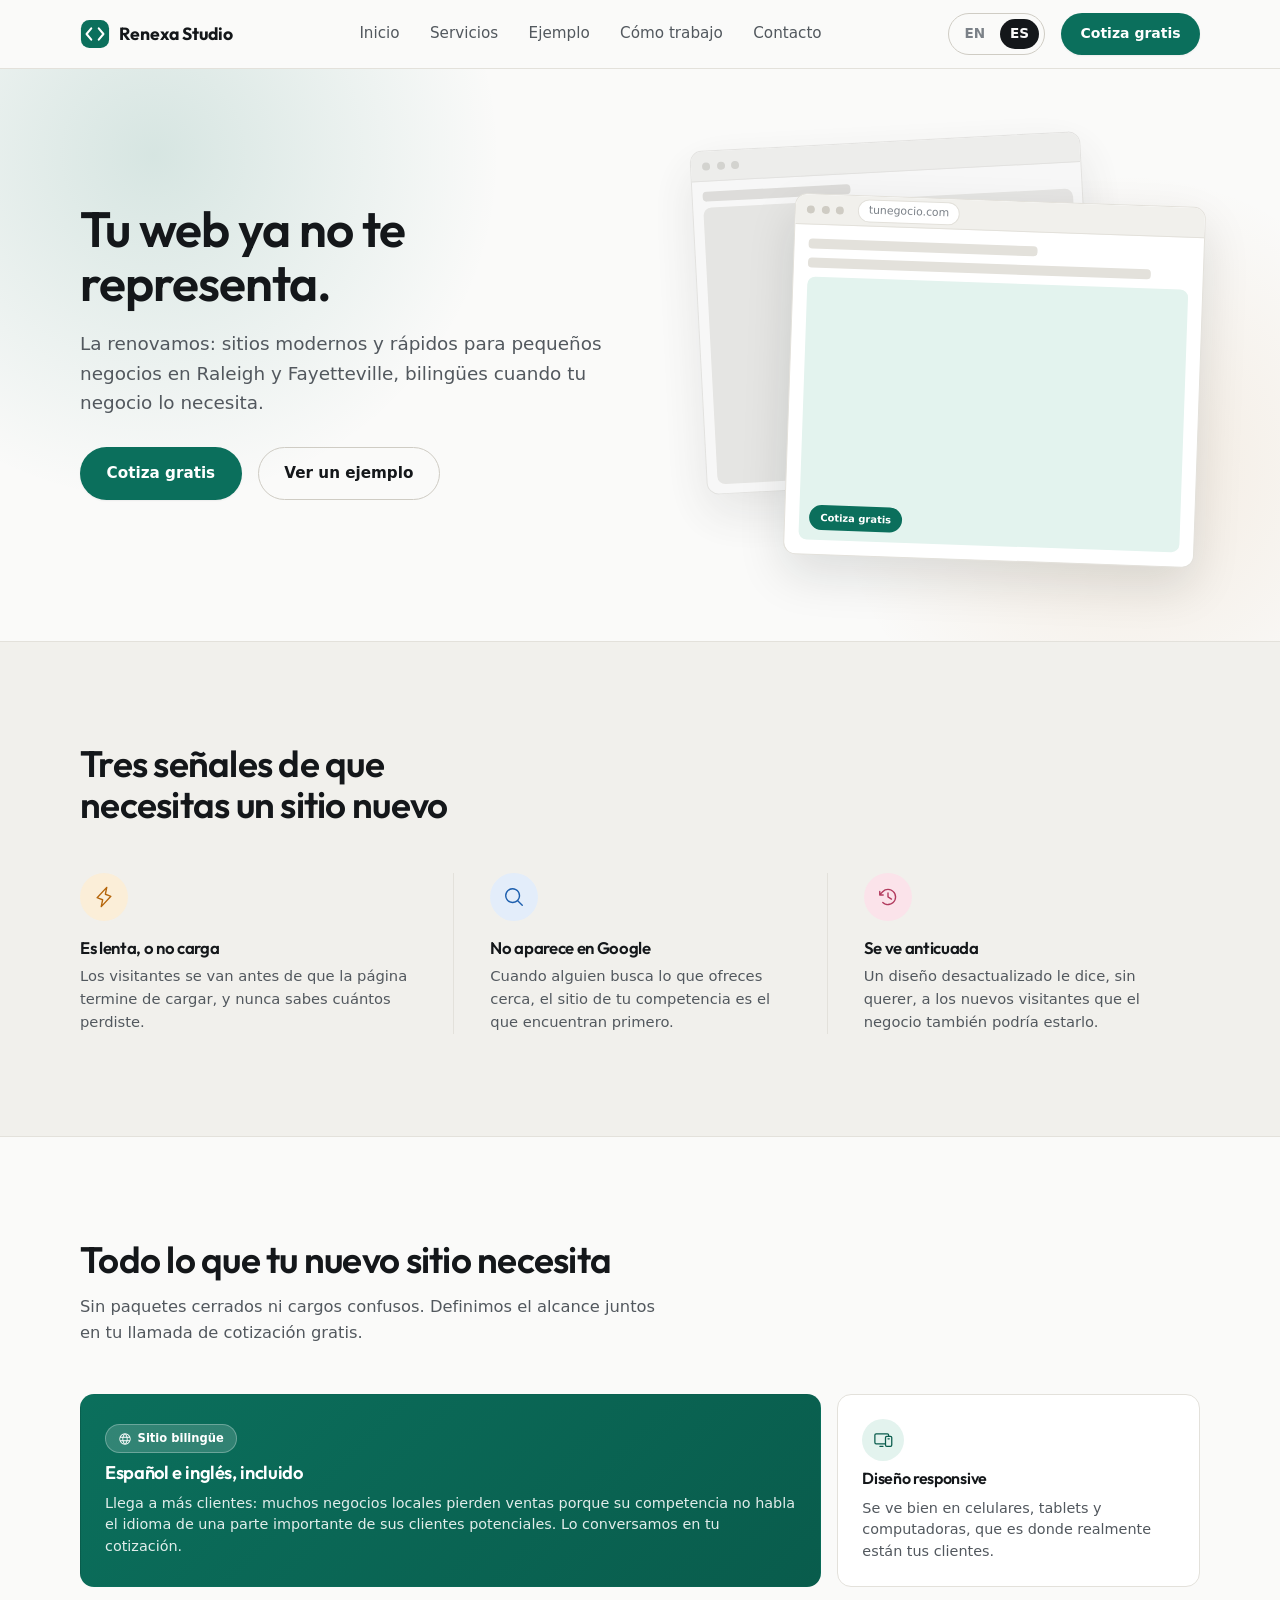
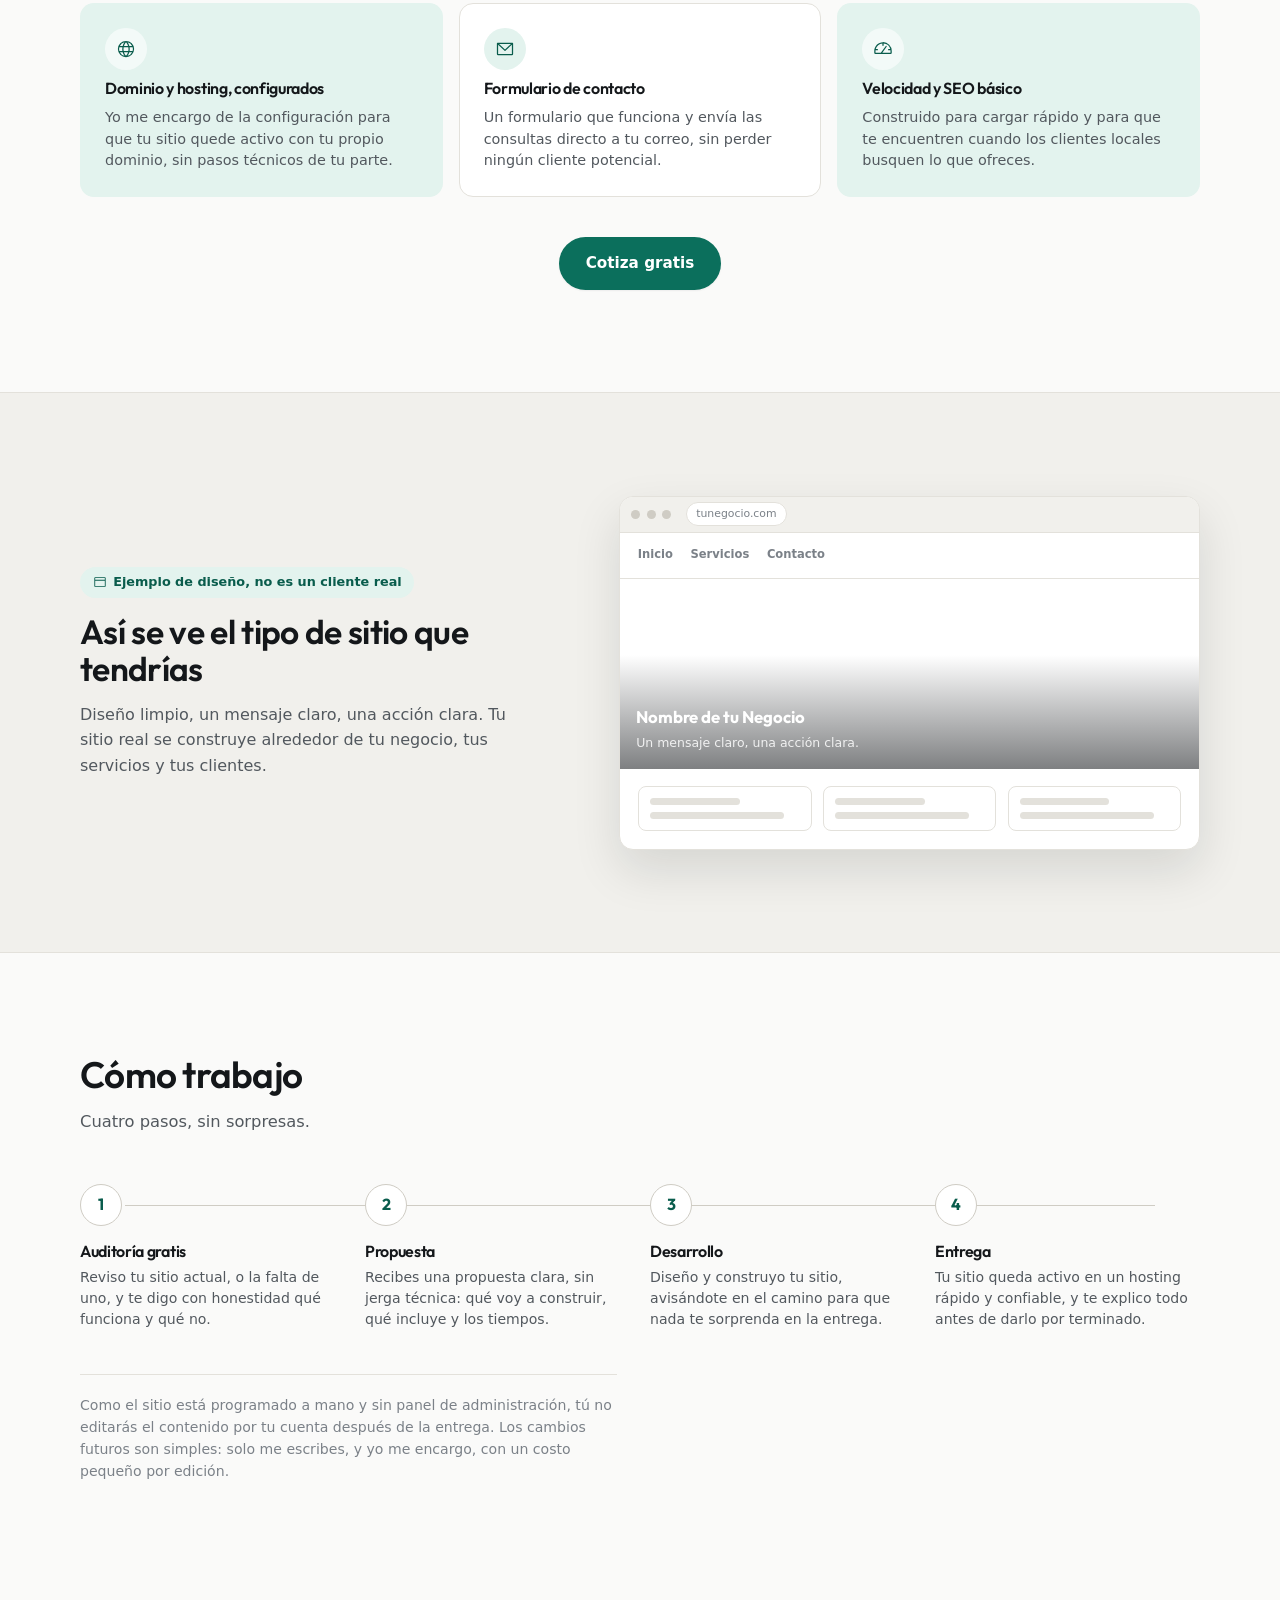
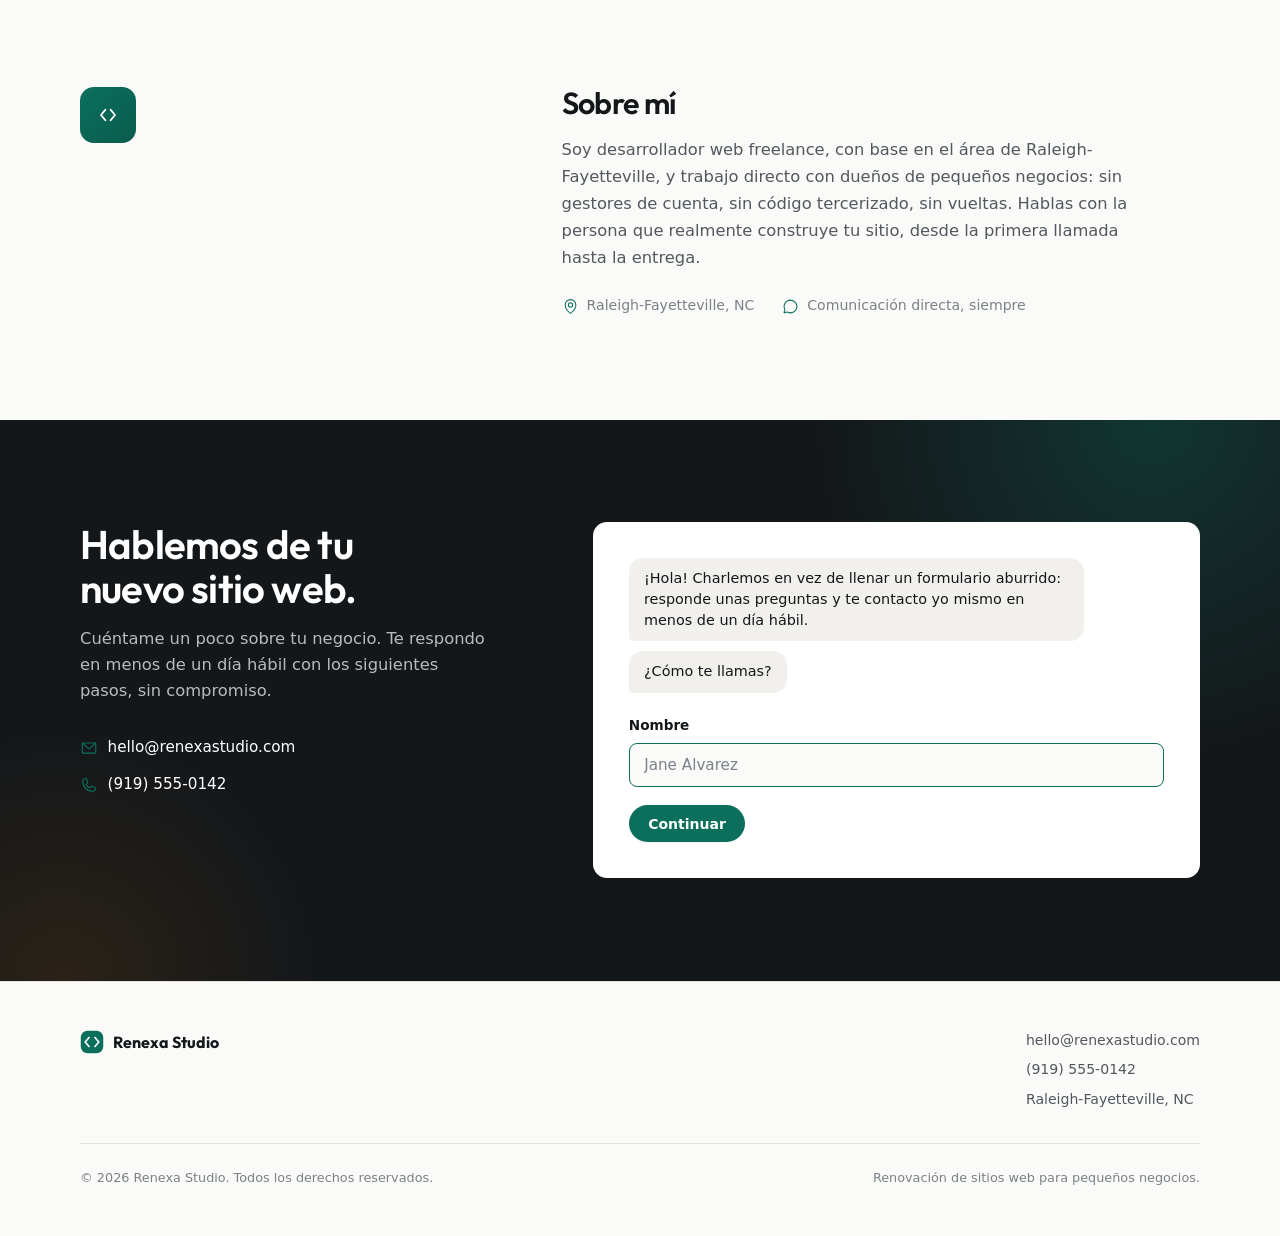
==== commit a4d2676e: "Swap hand-drawn icons for Phosphor Icons Replaces all 14 hand-drawn stroke icons with real Phosphor " ====
--- a/es/index.html
+++ b/es/index.html
@@ -45,8 +45,8 @@
       </div>
       <a href="#contacto" class="btn btn-primary btn-sm">Cotiza gratis</a>
       <button class="nav-toggle" aria-label="Abrir menú" aria-expanded="false">
-        <svg viewBox="0 0 24 24" fill="none" stroke="currentColor" stroke-width="1.75" stroke-linecap="round" aria-hidden="true">
-          <path d="M3 6h18M3 12h18M3 18h18"/>
+        <svg viewBox="0 0 256 256" fill="currentColor" aria-hidden="true">
+          <path d="M224,128a8,8,0,0,1-8,8H40a8,8,0,0,1,0-16H216A8,8,0,0,1,224,128ZM40,72H216a8,8,0,0,0,0-16H40a8,8,0,0,0,0,16ZM216,184H40a8,8,0,0,0,0,16H216a8,8,0,0,0,0-16Z"/>
         </svg>
       </button>
     </div>
@@ -103,8 +103,8 @@
       <div class="problem-grid">
         <div class="problem-item" data-reveal>
           <div class="problem-icon problem-icon--amber">
-            <svg viewBox="0 0 24 24" fill="none" stroke="currentColor" stroke-width="1.75" stroke-linecap="round" stroke-linejoin="round" aria-hidden="true">
-              <path d="M13 2 4 14h6l-1 8 9-12h-6l1-8Z"/>
+            <svg viewBox="0 0 256 256" fill="currentColor" aria-hidden="true">
+              <path d="M215.79,118.17a8,8,0,0,0-5-5.66L153.18,90.9l14.66-73.33a8,8,0,0,0-13.69-7l-112,120a8,8,0,0,0,3,13l57.63,21.61L88.16,238.43a8,8,0,0,0,13.69,7l112-120A8,8,0,0,0,215.79,118.17ZM109.37,214l10.47-52.38a8,8,0,0,0-5-9.06L62,132.71l84.62-90.66L136.16,94.43a8,8,0,0,0,5,9.06l52.8,19.8Z"/>
             </svg>
           </div>
           <h3>Es lenta, o no carga</h3>
@@ -112,8 +112,8 @@
         </div>
         <div class="problem-item" data-reveal>
           <div class="problem-icon problem-icon--blue">
-            <svg viewBox="0 0 24 24" fill="none" stroke="currentColor" stroke-width="1.75" stroke-linecap="round" stroke-linejoin="round" aria-hidden="true">
-              <circle cx="11" cy="11" r="7"/><path d="m21 21-4.3-4.3"/>
+            <svg viewBox="0 0 256 256" fill="currentColor" aria-hidden="true">
+              <path d="M229.66,218.34l-50.07-50.06a88.11,88.11,0,1,0-11.31,11.31l50.06,50.07a8,8,0,0,0,11.32-11.32ZM40,112a72,72,0,1,1,72,72A72.08,72.08,0,0,1,40,112Z"/>
             </svg>
           </div>
           <h3>No aparece en Google</h3>
@@ -121,8 +121,8 @@
         </div>
         <div class="problem-item" data-reveal>
           <div class="problem-icon problem-icon--rose">
-            <svg viewBox="0 0 24 24" fill="none" stroke="currentColor" stroke-width="1.75" stroke-linecap="round" stroke-linejoin="round" aria-hidden="true">
-              <circle cx="12" cy="12" r="9"/><path d="M12 7v5l3 3"/>
+            <svg viewBox="0 0 256 256" fill="currentColor" aria-hidden="true">
+              <path d="M136,80v43.47l36.12,21.67a8,8,0,0,1-8.24,13.72l-40-24A8,8,0,0,1,120,128V80a8,8,0,0,1,16,0Zm-8-48A95.44,95.44,0,0,0,60.08,60.15C52.81,67.51,46.35,74.59,40,82V64a8,8,0,0,0-16,0v40a8,8,0,0,0,8,8H72a8,8,0,0,0,0-16H49c7.15-8.42,14.27-16.35,22.39-24.57a80,80,0,1,1,1.66,114.75,8,8,0,1,0-11,11.64A96,96,0,1,0,128,32Z"/>
             </svg>
           </div>
           <h3>Se ve anticuada</h3>
@@ -143,8 +143,8 @@
       <div class="bento">
         <div class="bento-cell bento-featured" data-reveal>
           <span class="bento-badge">
-            <svg viewBox="0 0 24 24" fill="none" stroke="currentColor" stroke-width="1.75" stroke-linecap="round" stroke-linejoin="round" aria-hidden="true" width="14" height="14">
-              <circle cx="12" cy="12" r="9"/><path d="M3 12h18M12 3c2.5 2.6 3.8 5.7 3.8 9s-1.3 6.4-3.8 9c-2.5-2.6-3.8-5.7-3.8-9s1.3-6.4 3.8-9Z"/>
+            <svg viewBox="0 0 256 256" fill="currentColor" aria-hidden="true" width="14" height="14">
+              <path d="M128,24h0A104,104,0,1,0,232,128,104.12,104.12,0,0,0,128,24Zm88,104a87.61,87.61,0,0,1-3.33,24H174.16a157.44,157.44,0,0,0,0-48h38.51A87.61,87.61,0,0,1,216,128ZM102,168H154a115.11,115.11,0,0,1-26,45A115.27,115.27,0,0,1,102,168Zm-3.9-16a140.84,140.84,0,0,1,0-48h59.88a140.84,140.84,0,0,1,0,48ZM40,128a87.61,87.61,0,0,1,3.33-24H81.84a157.44,157.44,0,0,0,0,48H43.33A87.61,87.61,0,0,1,40,128ZM154,88H102a115.11,115.11,0,0,1,26-45A115.27,115.27,0,0,1,154,88Zm52.33,0H170.71a135.28,135.28,0,0,0-22.3-45.6A88.29,88.29,0,0,1,206.37,88ZM107.59,42.4A135.28,135.28,0,0,0,85.29,88H49.63A88.29,88.29,0,0,1,107.59,42.4ZM49.63,168H85.29a135.28,135.28,0,0,0,22.3,45.6A88.29,88.29,0,0,1,49.63,168Zm98.78,45.6a135.28,135.28,0,0,0,22.3-45.6h35.66A88.29,88.29,0,0,1,148.41,213.6Z"/>
             </svg>
             Sitio bilingüe
           </span>
@@ -154,8 +154,8 @@
 
         <div class="bento-cell" data-reveal>
           <div class="bento-icon">
-            <svg viewBox="0 0 24 24" fill="none" stroke="currentColor" stroke-width="1.75" stroke-linecap="round" stroke-linejoin="round" aria-hidden="true">
-              <rect x="3" y="4" width="18" height="12" rx="2"/><path d="M8 20h8M12 16v4"/>
+            <svg viewBox="0 0 256 256" fill="currentColor" aria-hidden="true">
+              <path d="M224,72H208V64a24,24,0,0,0-24-24H40A24,24,0,0,0,16,64v96a24,24,0,0,0,24,24H152v8a24,24,0,0,0,24,24h48a24,24,0,0,0,24-24V96A24,24,0,0,0,224,72ZM40,168a8,8,0,0,1-8-8V64a8,8,0,0,1,8-8H184a8,8,0,0,1,8,8v8H176a24,24,0,0,0-24,24v72Zm192,24a8,8,0,0,1-8,8H176a8,8,0,0,1-8-8V96a8,8,0,0,1,8-8h48a8,8,0,0,1,8,8Zm-96,16a8,8,0,0,1-8,8H88a8,8,0,0,1,0-16h40A8,8,0,0,1,136,208Zm80-96a8,8,0,0,1-8,8H192a8,8,0,0,1,0-16h16A8,8,0,0,1,216,112Z"/>
             </svg>
           </div>
           <h3>Diseño responsive</h3>
@@ -164,8 +164,8 @@
 
         <div class="bento-cell bento-cell--tint" data-reveal>
           <div class="bento-icon">
-            <svg viewBox="0 0 24 24" fill="none" stroke="currentColor" stroke-width="1.75" stroke-linecap="round" stroke-linejoin="round" aria-hidden="true">
-              <circle cx="12" cy="12" r="9"/><path d="M3 12h18M12 3c2.5 2.6 3.8 5.7 3.8 9s-1.3 6.4-3.8 9c-2.5-2.6-3.8-5.7-3.8-9s1.3-6.4 3.8-9Z"/>
+            <svg viewBox="0 0 256 256" fill="currentColor" aria-hidden="true">
+              <path d="M128,24h0A104,104,0,1,0,232,128,104.12,104.12,0,0,0,128,24Zm88,104a87.61,87.61,0,0,1-3.33,24H174.16a157.44,157.44,0,0,0,0-48h38.51A87.61,87.61,0,0,1,216,128ZM102,168H154a115.11,115.11,0,0,1-26,45A115.27,115.27,0,0,1,102,168Zm-3.9-16a140.84,140.84,0,0,1,0-48h59.88a140.84,140.84,0,0,1,0,48ZM40,128a87.61,87.61,0,0,1,3.33-24H81.84a157.44,157.44,0,0,0,0,48H43.33A87.61,87.61,0,0,1,40,128ZM154,88H102a115.11,115.11,0,0,1,26-45A115.27,115.27,0,0,1,154,88Zm52.33,0H170.71a135.28,135.28,0,0,0-22.3-45.6A88.29,88.29,0,0,1,206.37,88ZM107.59,42.4A135.28,135.28,0,0,0,85.29,88H49.63A88.29,88.29,0,0,1,107.59,42.4ZM49.63,168H85.29a135.28,135.28,0,0,0,22.3,45.6A88.29,88.29,0,0,1,49.63,168Zm98.78,45.6a135.28,135.28,0,0,0,22.3-45.6h35.66A88.29,88.29,0,0,1,148.41,213.6Z"/>
             </svg>
           </div>
           <h3>Dominio y hosting, configurados</h3>
@@ -174,8 +174,8 @@
 
         <div class="bento-cell" data-reveal>
           <div class="bento-icon">
-            <svg viewBox="0 0 24 24" fill="none" stroke="currentColor" stroke-width="1.75" stroke-linecap="round" stroke-linejoin="round" aria-hidden="true">
-              <rect x="3" y="5" width="18" height="14" rx="2"/><path d="m3 7 9 6 9-6"/>
+            <svg viewBox="0 0 256 256" fill="currentColor" aria-hidden="true">
+              <path d="M224,48H32a8,8,0,0,0-8,8V192a16,16,0,0,0,16,16H216a16,16,0,0,0,16-16V56A8,8,0,0,0,224,48ZM203.43,64,128,133.15,52.57,64ZM216,192H40V74.19l82.59,75.71a8,8,0,0,0,10.82,0L216,74.19V192Z"/>
             </svg>
           </div>
           <h3>Formulario de contacto</h3>
@@ -184,8 +184,8 @@
 
         <div class="bento-cell bento-cell--tint" data-reveal>
           <div class="bento-icon">
-            <svg viewBox="0 0 24 24" fill="none" stroke="currentColor" stroke-width="1.75" stroke-linecap="round" stroke-linejoin="round" aria-hidden="true">
-              <path d="M4 15a8 8 0 0 1 16 0"/><path d="M12 15l4-5"/><circle cx="12" cy="15" r="1"/>
+            <svg viewBox="0 0 256 256" fill="currentColor" aria-hidden="true">
+              <path d="M207.06,72.67A111.24,111.24,0,0,0,128,40h-.4C66.07,40.21,16,91,16,153.13V176a16,16,0,0,0,16,16H224a16,16,0,0,0,16-16V152A111.25,111.25,0,0,0,207.06,72.67ZM224,176H119.71l54.76-75.3a8,8,0,0,0-12.94-9.42L99.92,176H32V153.13c0-3.08.15-6.12.43-9.13H56a8,8,0,0,0,0-16H35.27c10.32-38.86,44-68.24,84.73-71.66V80a8,8,0,0,0,16,0V56.33A96.14,96.14,0,0,1,221,128H200a8,8,0,0,0,0,16h23.67c.21,2.65.33,5.31.33,8Z"/>
             </svg>
           </div>
           <h3>Velocidad y SEO básico</h3>
@@ -204,8 +204,8 @@
     <div class="container">
       <div class="example-copy" data-reveal>
         <span class="example-label">
-          <svg viewBox="0 0 24 24" fill="none" stroke="currentColor" stroke-width="1.75" stroke-linecap="round" stroke-linejoin="round" width="14" height="14" aria-hidden="true">
-            <rect x="3" y="4" width="18" height="16" rx="2"/><path d="M3 9h18"/>
+          <svg viewBox="0 0 256 256" fill="currentColor" width="14" height="14" aria-hidden="true">
+            <path d="M216,40H40A16,16,0,0,0,24,56V200a16,16,0,0,0,16,16H216a16,16,0,0,0,16-16V56A16,16,0,0,0,216,40Zm0,16V88H40V56Zm0,144H40V104H216v96Z"/>
           </svg>
           Ejemplo de diseño, no es un cliente real
         </span>
@@ -294,14 +294,14 @@
         <p>Soy desarrollador web freelance, con base en el área de Raleigh-Fayetteville, y trabajo directo con dueños de pequeños negocios: sin gestores de cuenta, sin código tercerizado, sin vueltas. Hablas con la persona que realmente construye tu sitio, desde la primera llamada hasta la entrega.</p>
         <div class="about-meta">
           <span class="about-meta-item">
-            <svg viewBox="0 0 24 24" fill="none" stroke="currentColor" stroke-width="1.75" stroke-linecap="round" stroke-linejoin="round" aria-hidden="true">
-              <path d="M12 21s7-6.5 7-12a7 7 0 1 0-14 0c0 5.5 7 12 7 12Z"/><circle cx="12" cy="9" r="2.5"/>
+            <svg viewBox="0 0 256 256" fill="currentColor" aria-hidden="true">
+              <path d="M128,16a88.1,88.1,0,0,0-88,88c0,31.4,14.51,64.68,42,96.25a254.19,254.19,0,0,0,41.45,38.3,8,8,0,0,0,9.18,0A254.19,254.19,0,0,0,174,200.25c27.45-31.57,42-64.85,42-96.25A88.1,88.1,0,0,0,128,16Zm0,206c-16.53-13-72-60.75-72-118a72,72,0,0,1,144,0C200,161.23,144.53,209,128,222Zm0-158a40,40,0,1,0,40,40A40,40,0,0,0,128,64Zm0,64a24,24,0,1,1,24-24A24,24,0,0,1,128,128Z"/>
             </svg>
             Raleigh-Fayetteville, NC
           </span>
           <span class="about-meta-item">
-            <svg viewBox="0 0 24 24" fill="none" stroke="currentColor" stroke-width="1.75" stroke-linecap="round" stroke-linejoin="round" aria-hidden="true">
-              <path d="M21 12a8 8 0 1 1-3.4-6.5L21 4l-1 4.2A8 8 0 0 1 21 12Z"/>
+            <svg viewBox="0 0 256 256" fill="currentColor" aria-hidden="true">
+              <path d="M128,24A104,104,0,0,0,36.18,176.88L24.83,210.93a16,16,0,0,0,20.24,20.24l34.05-11.35A104,104,0,1,0,128,24Zm0,192a87.87,87.87,0,0,1-44.06-11.81,8,8,0,0,0-6.54-.67L40,216,52.47,178.6a8,8,0,0,0-.66-6.54A88,88,0,1,1,128,216Z"/>
             </svg>
             Comunicación directa, siempre
           </span>
@@ -318,11 +318,11 @@
         <p>Cuéntame un poco sobre tu negocio. Te respondo en menos de un día hábil con los siguientes pasos, sin compromiso.</p>
         <div class="contact-direct">
           <a href="mailto:hello@renexastudio.com">
-            <svg viewBox="0 0 24 24" fill="none" stroke="currentColor" stroke-width="1.75" stroke-linecap="round" stroke-linejoin="round" aria-hidden="true"><rect x="3" y="5" width="18" height="14" rx="2"/><path d="m3 7 9 6 9-6"/></svg>
+            <svg viewBox="0 0 256 256" fill="currentColor" aria-hidden="true"><path d="M224,48H32a8,8,0,0,0-8,8V192a16,16,0,0,0,16,16H216a16,16,0,0,0,16-16V56A8,8,0,0,0,224,48ZM203.43,64,128,133.15,52.57,64ZM216,192H40V74.19l82.59,75.71a8,8,0,0,0,10.82,0L216,74.19V192Z"/></svg>
             hello@renexastudio.com
           </a>
           <a href="tel:+19195550142">
-            <svg viewBox="0 0 24 24" fill="none" stroke="currentColor" stroke-width="1.75" stroke-linecap="round" stroke-linejoin="round" aria-hidden="true"><path d="M4 4h4l2 5-2.5 1.5a12 12 0 0 0 6 6L15 14l5 2v4a2 2 0 0 1-2 2A16 16 0 0 1 2 6a2 2 0 0 1 2-2Z"/></svg>
+            <svg viewBox="0 0 256 256" fill="currentColor" aria-hidden="true"><path d="M222.37,158.46l-47.11-21.11-.13-.06a16,16,0,0,0-15.17,1.4,8.12,8.12,0,0,0-.75.56L134.87,160c-15.42-7.49-31.34-23.29-38.83-38.51l20.78-24.71c.2-.25.39-.5.57-.77a16,16,0,0,0,1.32-15.06l0-.12L97.54,33.64a16,16,0,0,0-16.62-9.52A56.26,56.26,0,0,0,32,80c0,79.4,64.6,144,144,144a56.26,56.26,0,0,0,55.88-48.92A16,16,0,0,0,222.37,158.46ZM176,208A128.14,128.14,0,0,1,48,80,40.2,40.2,0,0,1,82.87,40a.61.61,0,0,0,0,.12l21,47L83.2,111.86a6.13,6.13,0,0,0-.57.77,16,16,0,0,0-1,15.7c9.06,18.53,27.73,37.06,46.46,46.11a16,16,0,0,0,15.75-1.14,8.44,8.44,0,0,0,.74-.56L168.89,152l47,21.05h0s.08,0,.11,0A40.21,40.21,0,0,1,176,208Z"/></svg>
             (919) 555-0142
           </a>
         </div>
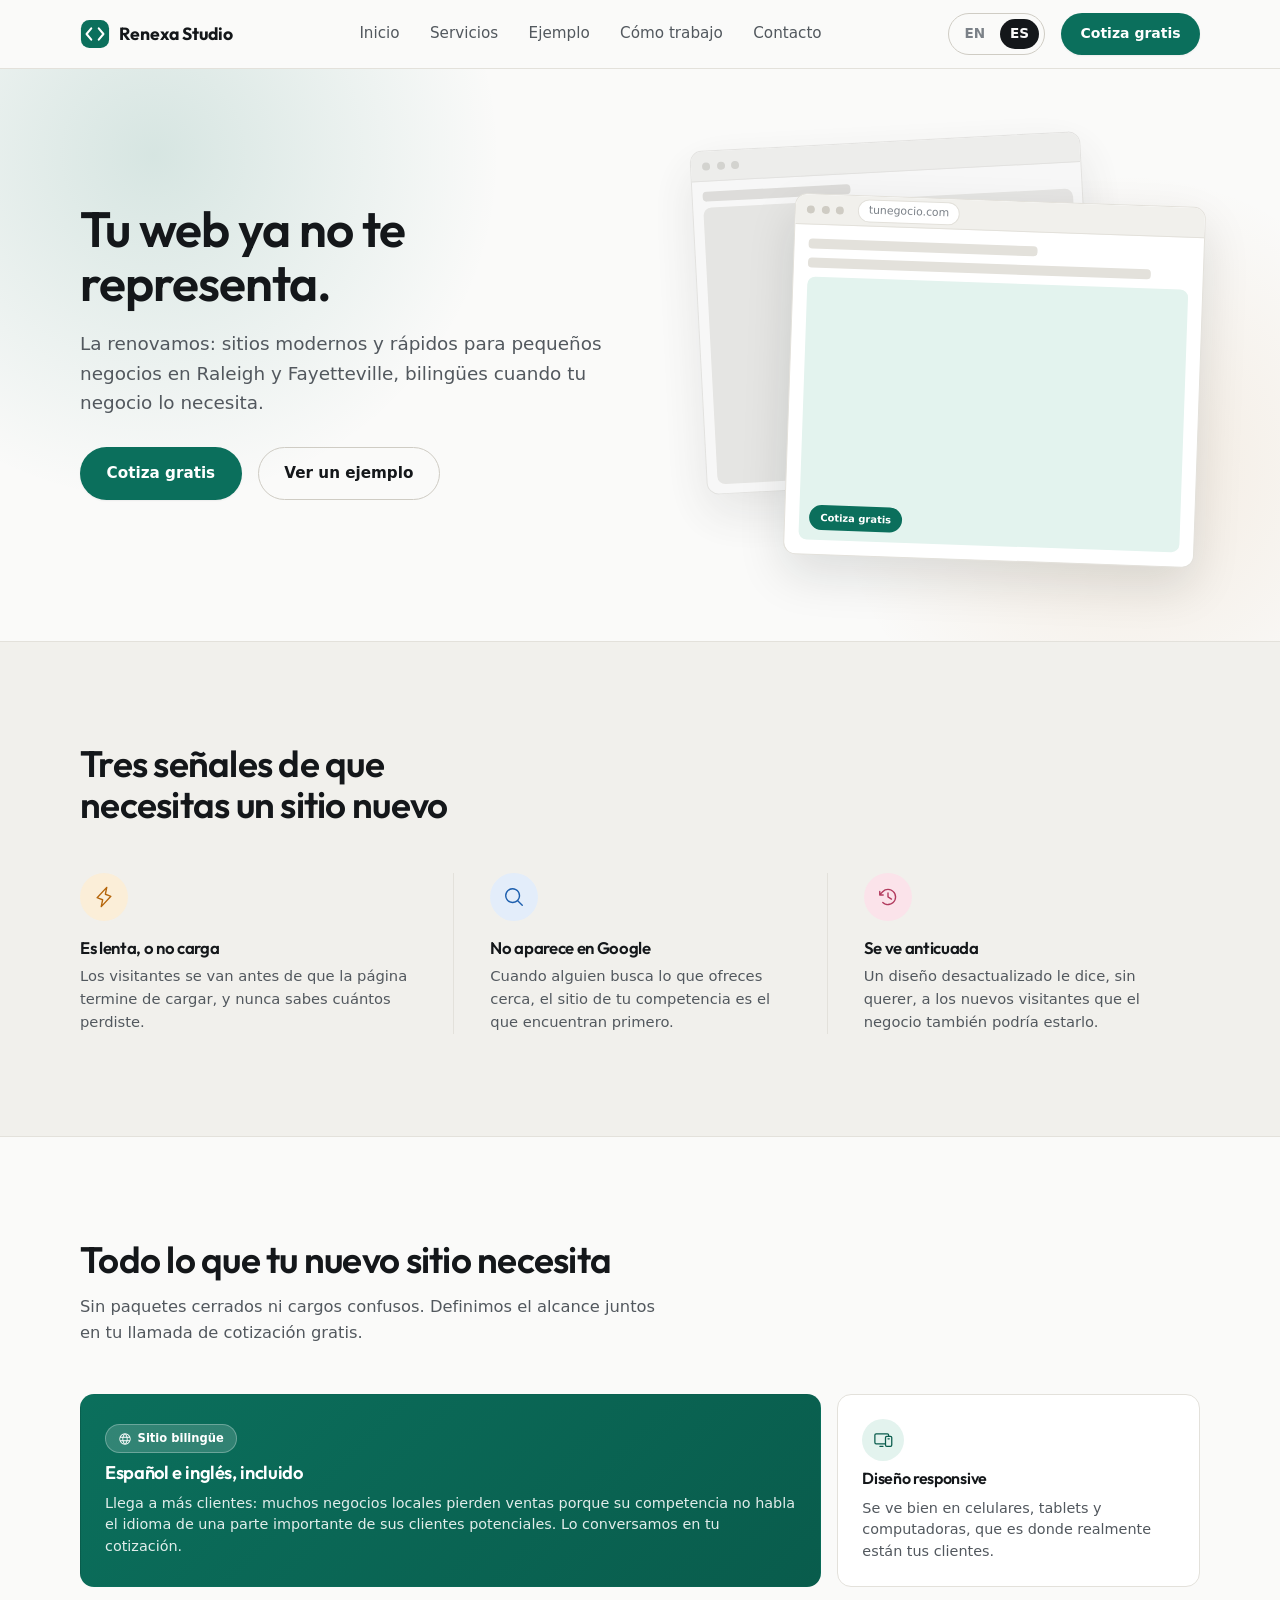
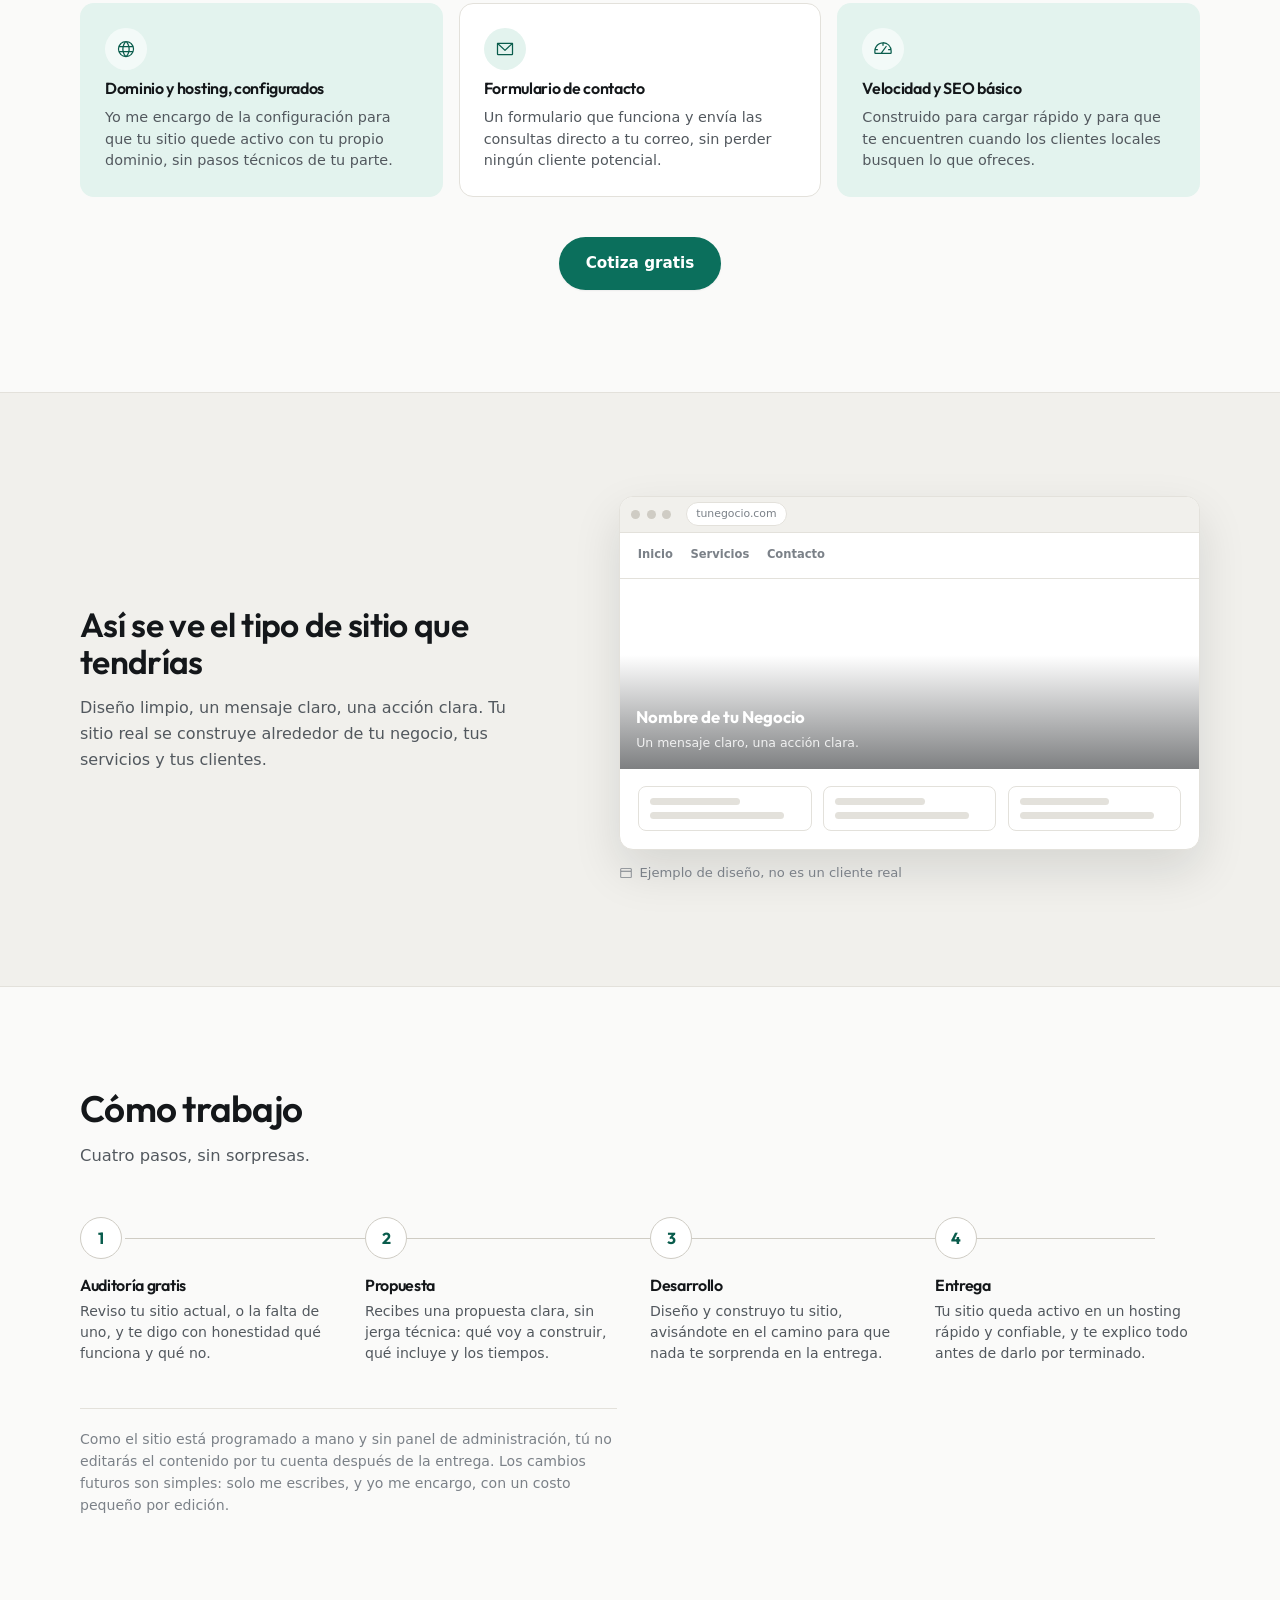
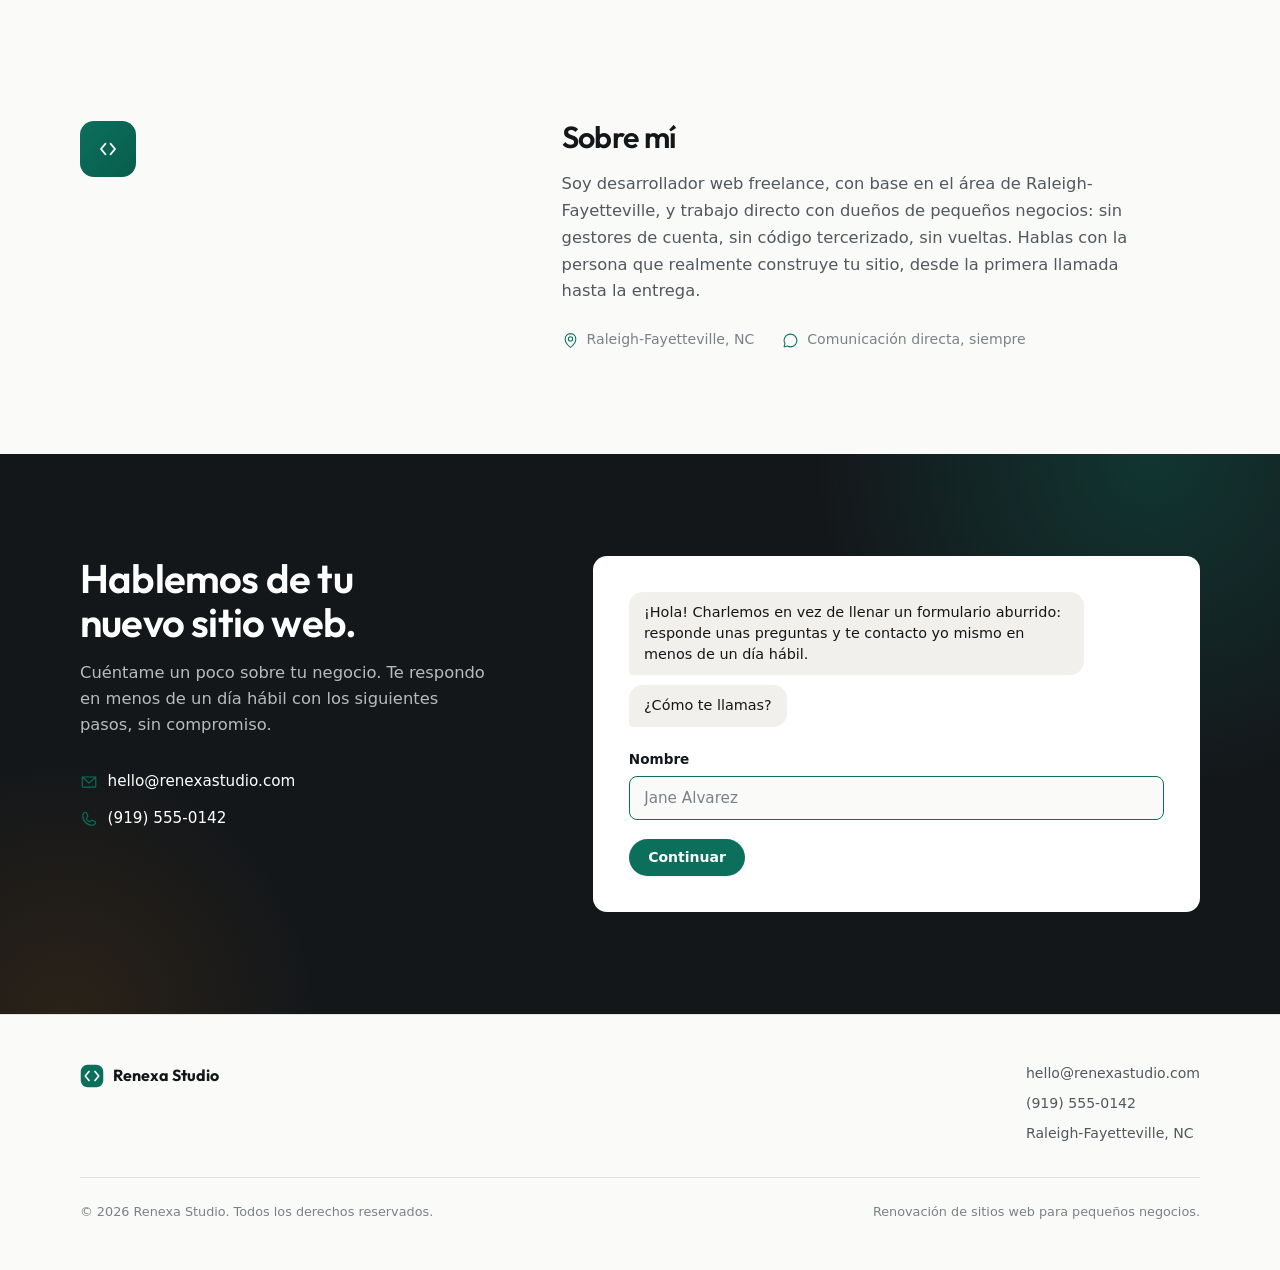
==== commit b53fef52: "Craft pass: theme browser surfaces, fix eyebrow pattern Selection highlight, input caret, and the sc" ====
--- a/es/index.html
+++ b/es/index.html
@@ -67,7 +67,7 @@
         </div>
       </div>
 
-      <div class="hero-visual" data-reveal>
+      <div class="hero-visual">
         <div class="mockup mockup-back" aria-hidden="true">
           <div class="mockup-bar">
             <span class="mockup-dot"></span><span class="mockup-dot"></span><span class="mockup-dot"></span>
@@ -203,44 +203,46 @@
   <section class="example" id="ejemplo">
     <div class="container">
       <div class="example-copy" data-reveal>
-        <span class="example-label">
+        <h2>Así se ve el tipo de sitio que tendrías</h2>
+        <p>Diseño limpio, un mensaje claro, una acción clara. Tu sitio real se construye alrededor de tu negocio, tus servicios y tus clientes.</p>
+      </div>
+
+      <div class="example-figure" data-reveal>
+        <div class="example-mockup">
+          <div class="mockup-bar">
+            <span class="mockup-dot"></span><span class="mockup-dot"></span><span class="mockup-dot"></span>
+            <span class="mockup-url">tunegocio.com</span>
+          </div>
+        <div class="example-nav">
+          <span>Inicio</span><span>Servicios</span><span>Contacto</span>
+        </div>
+        <div class="example-hero" style="background-image:url('https://picsum.photos/seed/renexa-sample-storefront/900/500')">
+          <div class="example-hero-text">
+            <div class="eh-title">Nombre de tu Negocio</div>
+            <div class="eh-sub">Un mensaje claro, una acción clara.</div>
+          </div>
+        </div>
+        <div class="example-grid">
+          <div class="example-card">
+            <div class="mockup-line w-60"></div>
+            <div class="mockup-line w-90"></div>
+          </div>
+          <div class="example-card">
+            <div class="mockup-line w-60"></div>
+            <div class="mockup-line w-90"></div>
+          </div>
+          <div class="example-card">
+            <div class="mockup-line w-60"></div>
+            <div class="mockup-line w-90"></div>
+          </div>
+        </div>
+        </div>
+        <p class="example-caption">
           <svg viewBox="0 0 256 256" fill="currentColor" width="14" height="14" aria-hidden="true">
             <path d="M216,40H40A16,16,0,0,0,24,56V200a16,16,0,0,0,16,16H216a16,16,0,0,0,16-16V56A16,16,0,0,0,216,40Zm0,16V88H40V56Zm0,144H40V104H216v96Z"/>
           </svg>
           Ejemplo de diseño, no es un cliente real
-        </span>
-        <h2>Así se ve el tipo de sitio que tendrías</h2>
-        <p>Diseño limpio, un mensaje claro, una acción clara. Tu sitio real se construye alrededor de tu negocio, tus servicios y tus clientes.</p>
-      </div>
-
-      <div class="example-mockup" data-reveal>
-        <div class="mockup-bar">
-          <span class="mockup-dot"></span><span class="mockup-dot"></span><span class="mockup-dot"></span>
-          <span class="mockup-url">tunegocio.com</span>
-        </div>
-        <div class="example-nav">
-          <span>Inicio</span><span>Servicios</span><span>Contacto</span>
-        </div>
-        <div class="example-hero" style="background-image:url('https://picsum.photos/seed/renexa-sample-storefront/900/500')">
-          <div class="example-hero-text">
-            <div class="eh-title">Nombre de tu Negocio</div>
-            <div class="eh-sub">Un mensaje claro, una acción clara.</div>
-          </div>
-        </div>
-        <div class="example-grid">
-          <div class="example-card">
-            <div class="mockup-line w-60"></div>
-            <div class="mockup-line w-90"></div>
-          </div>
-          <div class="example-card">
-            <div class="mockup-line w-60"></div>
-            <div class="mockup-line w-90"></div>
-          </div>
-          <div class="example-card">
-            <div class="mockup-line w-60"></div>
-            <div class="mockup-line w-90"></div>
-          </div>
-        </div>
+        </p>
       </div>
     </div>
   </section>
--- a/css/style.css
+++ b/css/style.css
@@ -54,9 +54,14 @@
   --r-input: 8px;
   --r-mock: 12px;
 
-  /* motion */
+  /* motion: --ease is for entering/exiting elements (scroll-reveal,
+     chat bubbles, the mobile menu). --ease-hover is for hover/color
+     changes, which read as sluggish under a strong ease-out curve.
+     --dur-fast is for interactive feedback (press, hover, focus);
+     genuine entrances use their own slower literal durations. */
   --ease: cubic-bezier(0.16, 1, 0.3, 1);
-  --dur: 0.4s;
+  --ease-hover: ease;
+  --dur-fast: 150ms;
 
   /* shadow, tinted toward ink, never pure black */
   --shadow-sm: 0 1px 2px rgba(20, 23, 26, 0.06);
@@ -69,7 +74,28 @@
 html {
   -webkit-text-size-adjust: 100%;
   scroll-behavior: smooth;
-}
+  scrollbar-color: var(--line-strong) var(--paper-alt);
+}
+
+/* Browser surfaces we didn't draw, themed from the palette instead of
+   left at browser defaults: selection, caret, scrollbar. */
+::selection {
+  background: var(--accent);
+  color: #fff;
+}
+
+input, textarea {
+  caret-color: var(--accent);
+}
+
+::-webkit-scrollbar { width: 11px; height: 11px; }
+::-webkit-scrollbar-track { background: var(--paper-alt); }
+::-webkit-scrollbar-thumb {
+  background: var(--line-strong);
+  border-radius: var(--r-pill);
+  border: 3px solid var(--paper-alt);
+}
+::-webkit-scrollbar-thumb:hover { background: var(--ink-faint); }
 
 @media (prefers-reduced-motion: reduce) {
   html { scroll-behavior: auto; }
@@ -153,7 +179,7 @@
   white-space: nowrap;
   border: 1px solid transparent;
   cursor: pointer;
-  transition: transform var(--dur) var(--ease), box-shadow var(--dur) var(--ease), background var(--dur) var(--ease);
+  transition: transform var(--dur-fast) var(--ease), box-shadow var(--dur-fast) var(--ease-hover), background var(--dur-fast) var(--ease-hover);
 }
 .btn:active { transform: scale(0.98); }
 
@@ -162,14 +188,18 @@
   color: var(--accent-ink);
   box-shadow: var(--shadow-sm);
 }
-.btn-primary:hover { background: var(--accent-dark); box-shadow: var(--shadow-md); }
+@media (hover: hover) and (pointer: fine) {
+  .btn-primary:hover { background: var(--accent-dark); box-shadow: var(--shadow-md); }
+}
 
 .btn-ghost {
   background: transparent;
   color: var(--ink);
   border-color: var(--line-strong);
 }
-.btn-ghost:hover { border-color: var(--ink); background: var(--paper-alt); }
+@media (hover: hover) and (pointer: fine) {
+  .btn-ghost:hover { border-color: var(--ink); background: var(--paper-alt); }
+}
 
 .btn-sm { padding: 0.6rem 1.15rem; font-size: 0.875rem; }
 
@@ -221,9 +251,11 @@
   font-size: 0.95rem;
   font-weight: 500;
   color: var(--ink-soft);
-  transition: color var(--dur) var(--ease);
-}
-.main-nav a:hover { color: var(--ink); }
+  transition: color var(--dur-fast) var(--ease-hover);
+}
+@media (hover: hover) and (pointer: fine) {
+  .main-nav a:hover { color: var(--ink); }
+}
 
 .header-actions {
   display: flex;
@@ -252,7 +284,9 @@
   background: var(--ink);
   color: var(--paper);
 }
-.lang-switch a:hover:not([aria-current="true"]) { color: var(--ink); }
+@media (hover: hover) and (pointer: fine) {
+  .lang-switch a:hover:not([aria-current="true"]) { color: var(--ink); }
+}
 
 .nav-toggle {
   display: none;
@@ -340,6 +374,14 @@
   filter: grayscale(0.55) brightness(0.97);
   opacity: 0.75;
   transform: rotate(-3deg);
+  transition: opacity 550ms var(--ease), transform 550ms var(--ease);
+}
+
+@starting-style {
+  .mockup-back {
+    opacity: 0;
+    transform: rotate(-3deg) translateY(14px) scale(0.95);
+  }
 }
 
 .mockup-front {
@@ -348,6 +390,21 @@
   bottom: 0;
   right: 0;
   transform: rotate(2deg);
+  transition: opacity 550ms var(--ease) 140ms, transform 550ms var(--ease) 140ms;
+}
+
+@starting-style {
+  .mockup-front {
+    opacity: 0;
+    transform: rotate(2deg) translateY(18px) scale(0.94);
+  }
+}
+
+@media (prefers-reduced-motion: reduce) {
+  .mockup-back, .mockup-front { transition: opacity 300ms ease; }
+  @starting-style {
+    .mockup-back, .mockup-front { opacity: 0; }
+  }
 }
 
 .mockup-bar {
@@ -572,19 +629,6 @@
   align-items: center;
 }
 
-.example-label {
-  display: inline-flex;
-  align-items: center;
-  gap: 0.4rem;
-  font-size: 0.8rem;
-  font-weight: 700;
-  color: var(--accent-dark);
-  background: var(--accent-soft);
-  padding: 0.35rem 0.8rem;
-  border-radius: var(--r-pill);
-  margin-bottom: 1rem;
-}
-
 .example-copy h2 { font-size: clamp(1.6rem, 2.8vw, 2.1rem); }
 .example-copy p { margin-top: 0.9rem; color: var(--ink-soft); line-height: 1.6; max-width: 42ch; }
 
@@ -595,6 +639,16 @@
   border: 1px solid var(--line);
   box-shadow: var(--shadow-lg);
 }
+
+.example-caption {
+  display: flex;
+  align-items: center;
+  gap: 0.4rem;
+  margin-top: 0.85rem;
+  font-size: 0.82rem;
+  color: var(--ink-faint);
+}
+.example-caption svg { flex-shrink: 0; color: var(--ink-faint); }
 
 .example-mockup .mockup-bar { height: 36px; }
 .example-mockup .mockup-dot { width: 9px; height: 9px; }
@@ -857,6 +911,10 @@
 
 .contact-form.is-stepped .field { margin-bottom: 0; }
 .contact-form.is-stepped .field:not(.is-active) { display: none; }
+.contact-form.is-stepped .field.is-active { animation: bubble-in 250ms var(--ease); }
+@media (prefers-reduced-motion: reduce) {
+  .contact-form.is-stepped .field.is-active { animation: none; }
+}
 
 .step-actions {
   display: flex;
@@ -890,7 +948,7 @@
   font-family: inherit;
   color: var(--ink);
   background: var(--paper);
-  transition: border-color var(--dur) var(--ease);
+  transition: border-color var(--dur-fast) var(--ease-hover);
 }
 .field input::placeholder,
 .field textarea::placeholder { color: var(--ink-faint); }
@@ -954,7 +1012,9 @@
   font-size: 0.88rem;
   color: var(--ink-soft);
 }
-.footer-contact a:hover { color: var(--ink); }
+@media (hover: hover) and (pointer: fine) {
+  .footer-contact a:hover { color: var(--ink); }
+}
 
 .footer-social {
   display: flex;
@@ -967,9 +1027,11 @@
   display: flex;
   align-items: center;
   justify-content: center;
-  transition: border-color var(--dur) var(--ease), background var(--dur) var(--ease);
-}
-.footer-social a:hover { border-color: var(--ink); background: var(--paper-alt); }
+  transition: border-color var(--dur-fast) var(--ease-hover), background var(--dur-fast) var(--ease-hover);
+}
+@media (hover: hover) and (pointer: fine) {
+  .footer-social a:hover { border-color: var(--ink); background: var(--paper-alt); }
+}
 .footer-social svg { width: 16px; height: 16px; }
 
 .footer-bottom {
@@ -996,6 +1058,19 @@
   opacity: 1;
   transform: translateY(0);
 }
+
+/* Grouped cards enter in a 60ms cascade instead of popping together */
+.problem-grid [data-reveal]:nth-child(2) { transition-delay: 60ms; }
+.problem-grid [data-reveal]:nth-child(3) { transition-delay: 120ms; }
+
+.bento [data-reveal]:nth-child(2) { transition-delay: 60ms; }
+.bento [data-reveal]:nth-child(3) { transition-delay: 120ms; }
+.bento [data-reveal]:nth-child(4) { transition-delay: 180ms; }
+.bento [data-reveal]:nth-child(5) { transition-delay: 240ms; }
+
+.process-rail [data-reveal]:nth-child(2) { transition-delay: 60ms; }
+.process-rail [data-reveal]:nth-child(3) { transition-delay: 120ms; }
+.process-rail [data-reveal]:nth-child(4) { transition-delay: 180ms; }
 @media (prefers-reduced-motion: reduce) {
   [data-reveal] { opacity: 1; transform: none; transition: none; }
 }
@@ -1010,11 +1085,8 @@
 }
 
 @media (max-width: 860px) {
-  .main-nav { display: none; }
-  .nav-toggle { display: flex; }
-
-  .site-header.is-open .main-nav {
-    display: flex;
+  .main-nav {
+    display: none;
     flex-direction: column;
     align-items: flex-start;
     position: absolute;
@@ -1025,6 +1097,20 @@
     border-bottom: 1px solid var(--line);
     padding: 1.25rem var(--gutter) 1.5rem;
     gap: 1rem;
+    opacity: 0;
+    transform: translateY(-8px);
+    transition: opacity 200ms var(--ease), transform 200ms var(--ease);
+  }
+  .main-nav.is-rendered { display: flex; }
+  .nav-toggle { display: flex; }
+
+  .site-header.is-open .main-nav {
+    opacity: 1;
+    transform: translateY(0);
+  }
+
+  @media (prefers-reduced-motion: reduce) {
+    .main-nav { transform: none; transition: opacity 200ms var(--ease); }
   }
 
   .hero .container { grid-template-columns: 1fr; }
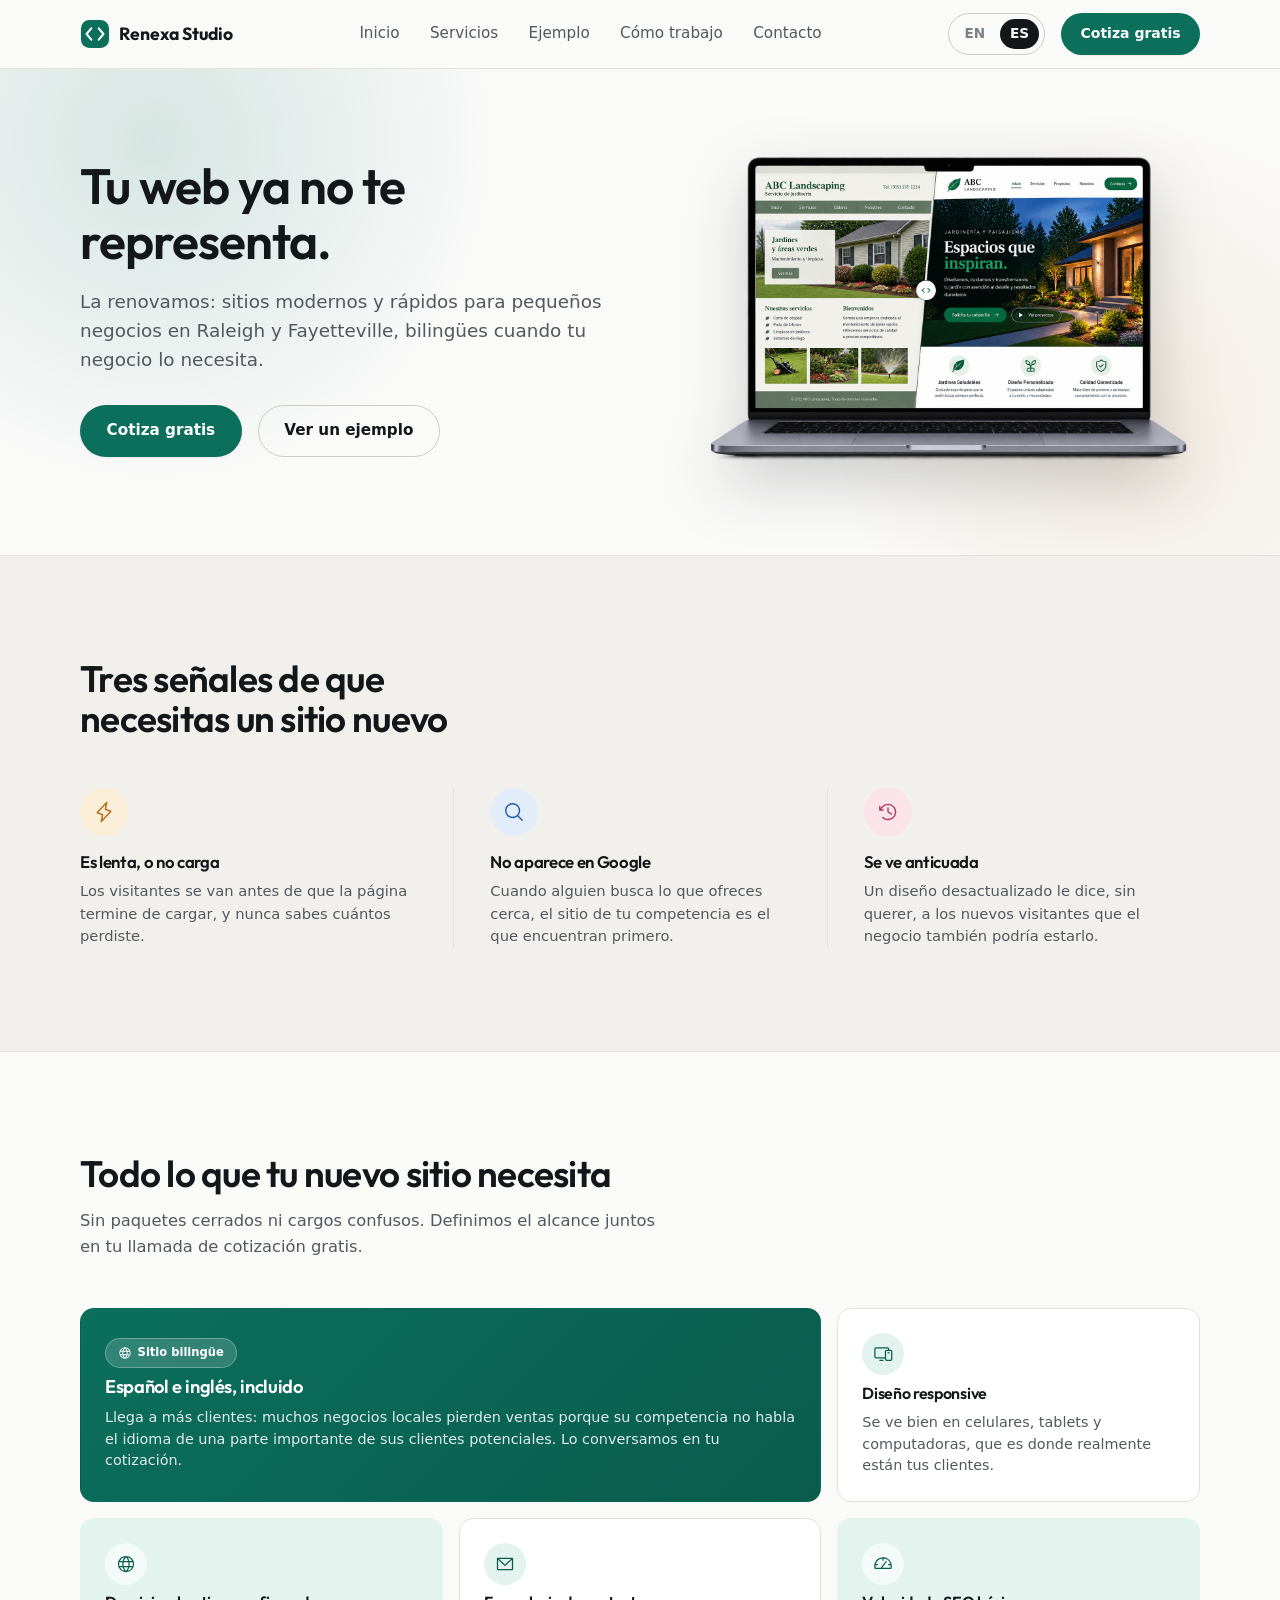
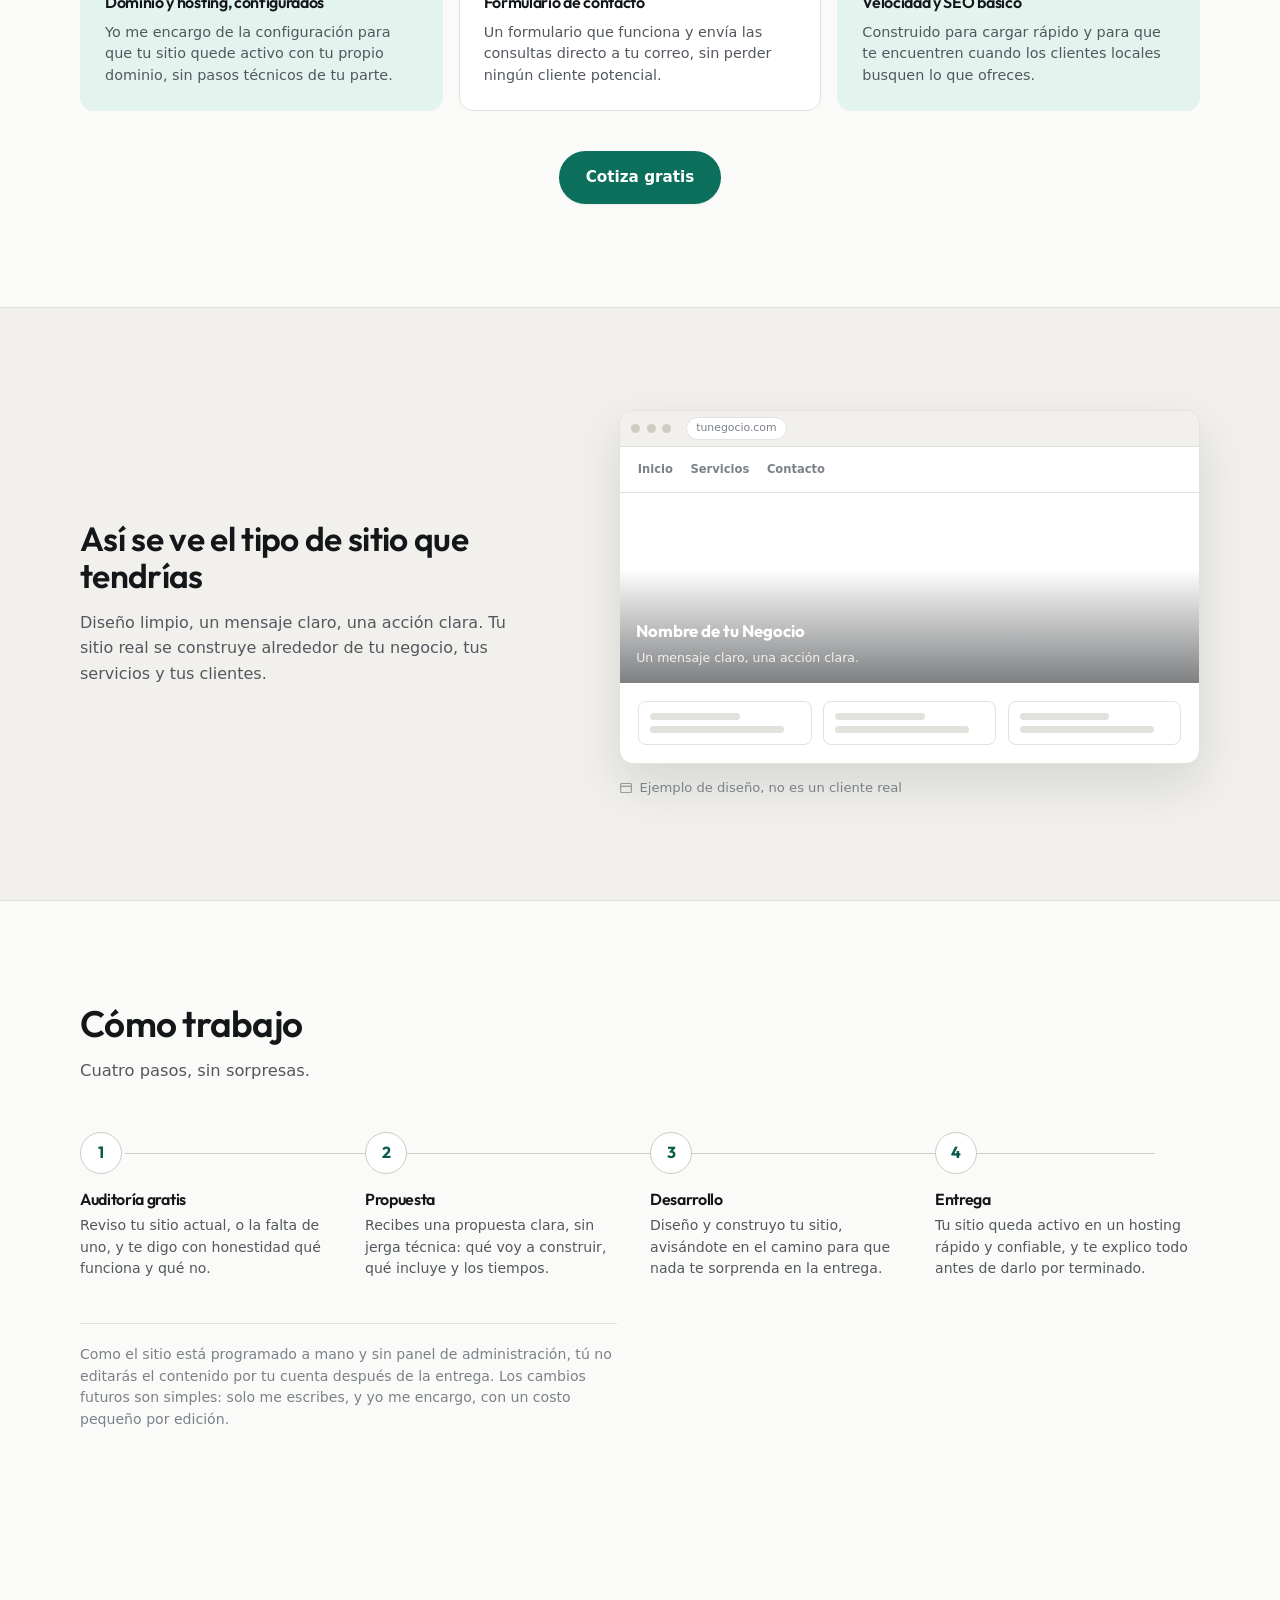
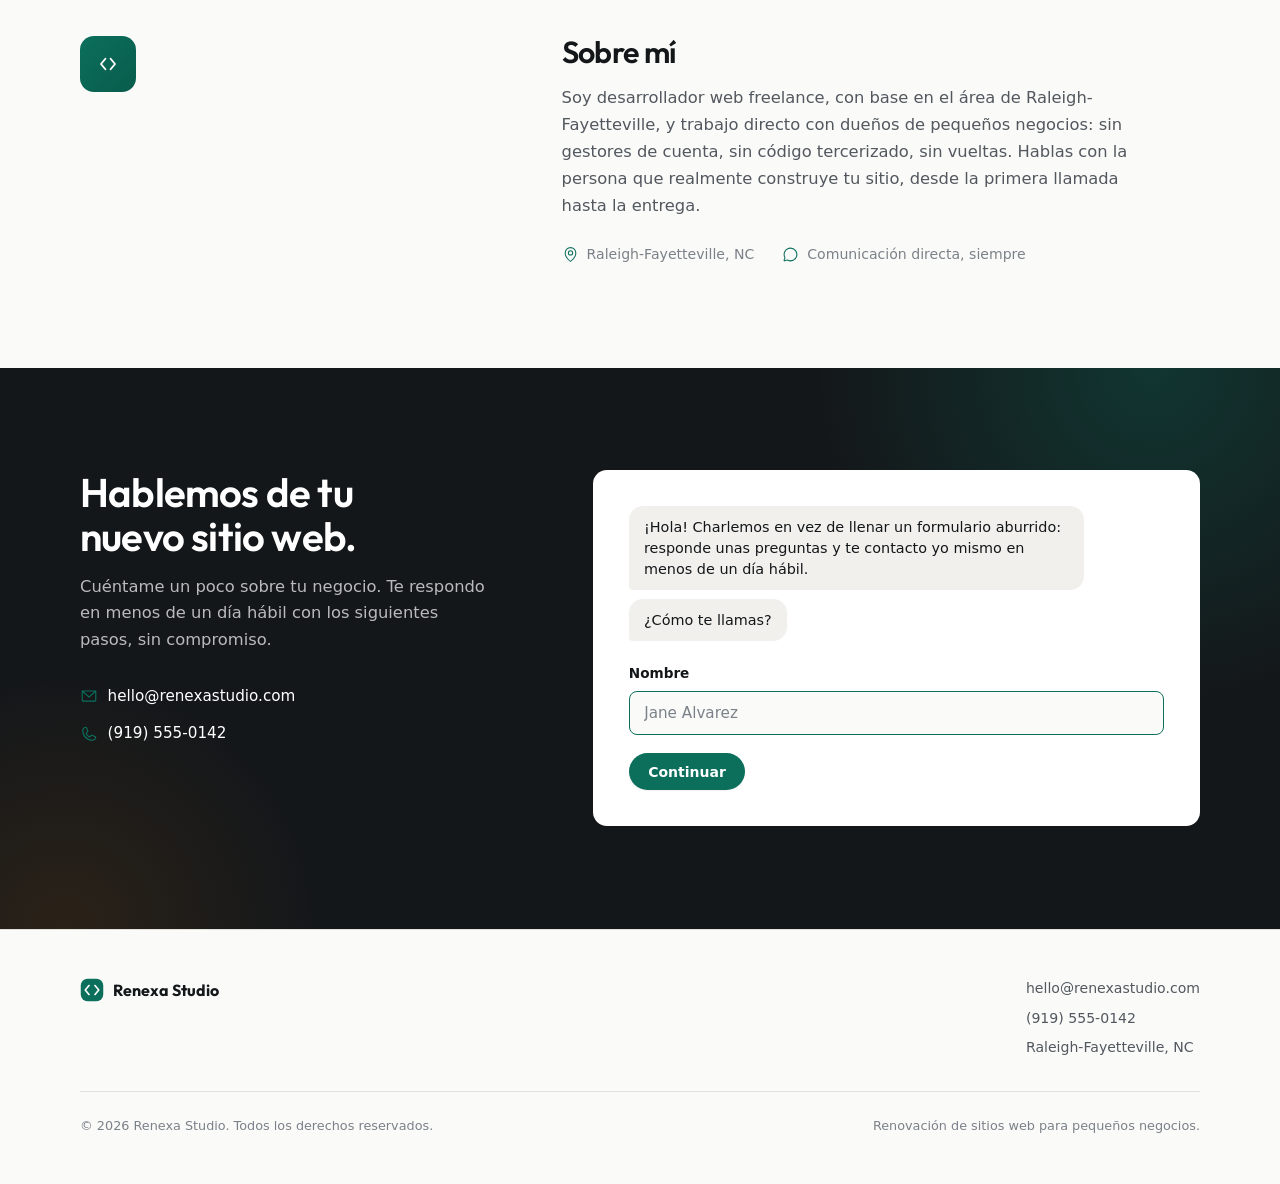
==== commit 3801cae0: "Update hero image" ====
--- a/es/index.html
+++ b/es/index.html
@@ -67,29 +67,8 @@
         </div>
       </div>
 
-      <div class="hero-visual">
-        <div class="mockup mockup-back" aria-hidden="true">
-          <div class="mockup-bar">
-            <span class="mockup-dot"></span><span class="mockup-dot"></span><span class="mockup-dot"></span>
-          </div>
-          <div class="mockup-body">
-            <div class="mockup-line w-40"></div>
-            <div class="mockup-block"></div>
-          </div>
-        </div>
-        <div class="mockup mockup-front" aria-hidden="true">
-          <div class="mockup-bar">
-            <span class="mockup-dot"></span><span class="mockup-dot"></span><span class="mockup-dot"></span>
-            <span class="mockup-url">tunegocio.com</span>
-          </div>
-          <div class="mockup-body">
-            <div class="mockup-line w-60"></div>
-            <div class="mockup-line w-90"></div>
-            <div class="mockup-block">
-              <span class="mockup-chip">Cotiza gratis</span>
-            </div>
-          </div>
-        </div>
+      <div class="hero-visual" data-reveal>
+        <img class="hero-project-image" src="../assets/hero-renexa-landscaping.png" width="1536" height="1024" alt="Rediseño antes y después de una web de jardinería mostrado en un portátil" fetchpriority="high">
       </div>
     </div>
   </section>
--- a/css/style.css
+++ b/css/style.css
@@ -354,7 +354,15 @@
 /* mockup: stacked browser frames, "old vs new" */
 .hero-visual {
   position: relative;
-  height: clamp(300px, 34vw, 420px);
+  aspect-ratio: 3 / 2;
+  min-width: 0;
+}
+
+.hero-project-image {
+  width: 100%;
+  height: 100%;
+  object-fit: contain;
+  filter: drop-shadow(0 24px 32px rgba(20, 23, 26, 0.2));
 }
 
 .mockup {
@@ -1114,7 +1122,7 @@
   }
 
   .hero .container { grid-template-columns: 1fr; }
-  .hero-visual { height: 280px; order: -1; margin-bottom: 0.5rem; }
+  .hero-visual { order: -1; margin-bottom: 0.5rem; }
 
   .problem-grid { grid-template-columns: 1fr; gap: 2rem; }
   .problem-item { border-left: none; padding-left: 0; border-top: 1px solid var(--line); padding-top: 1.5rem; }
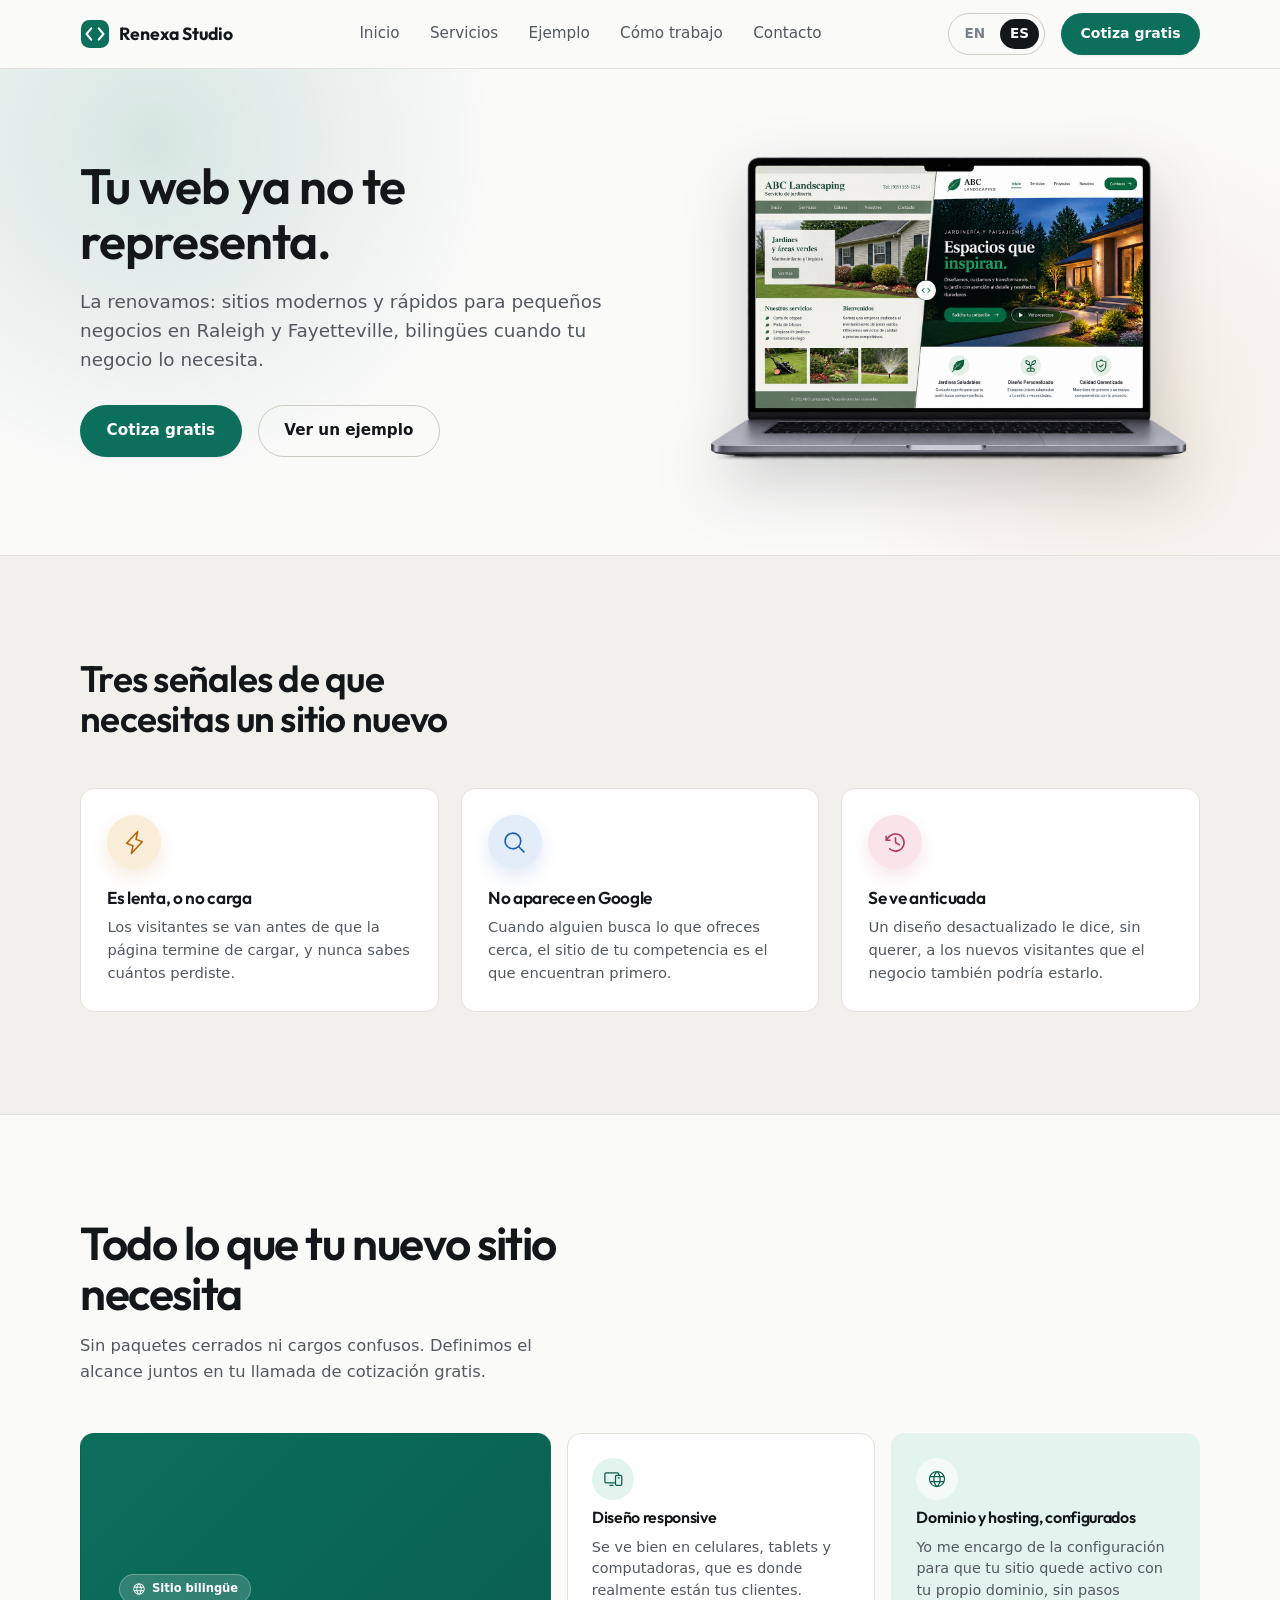
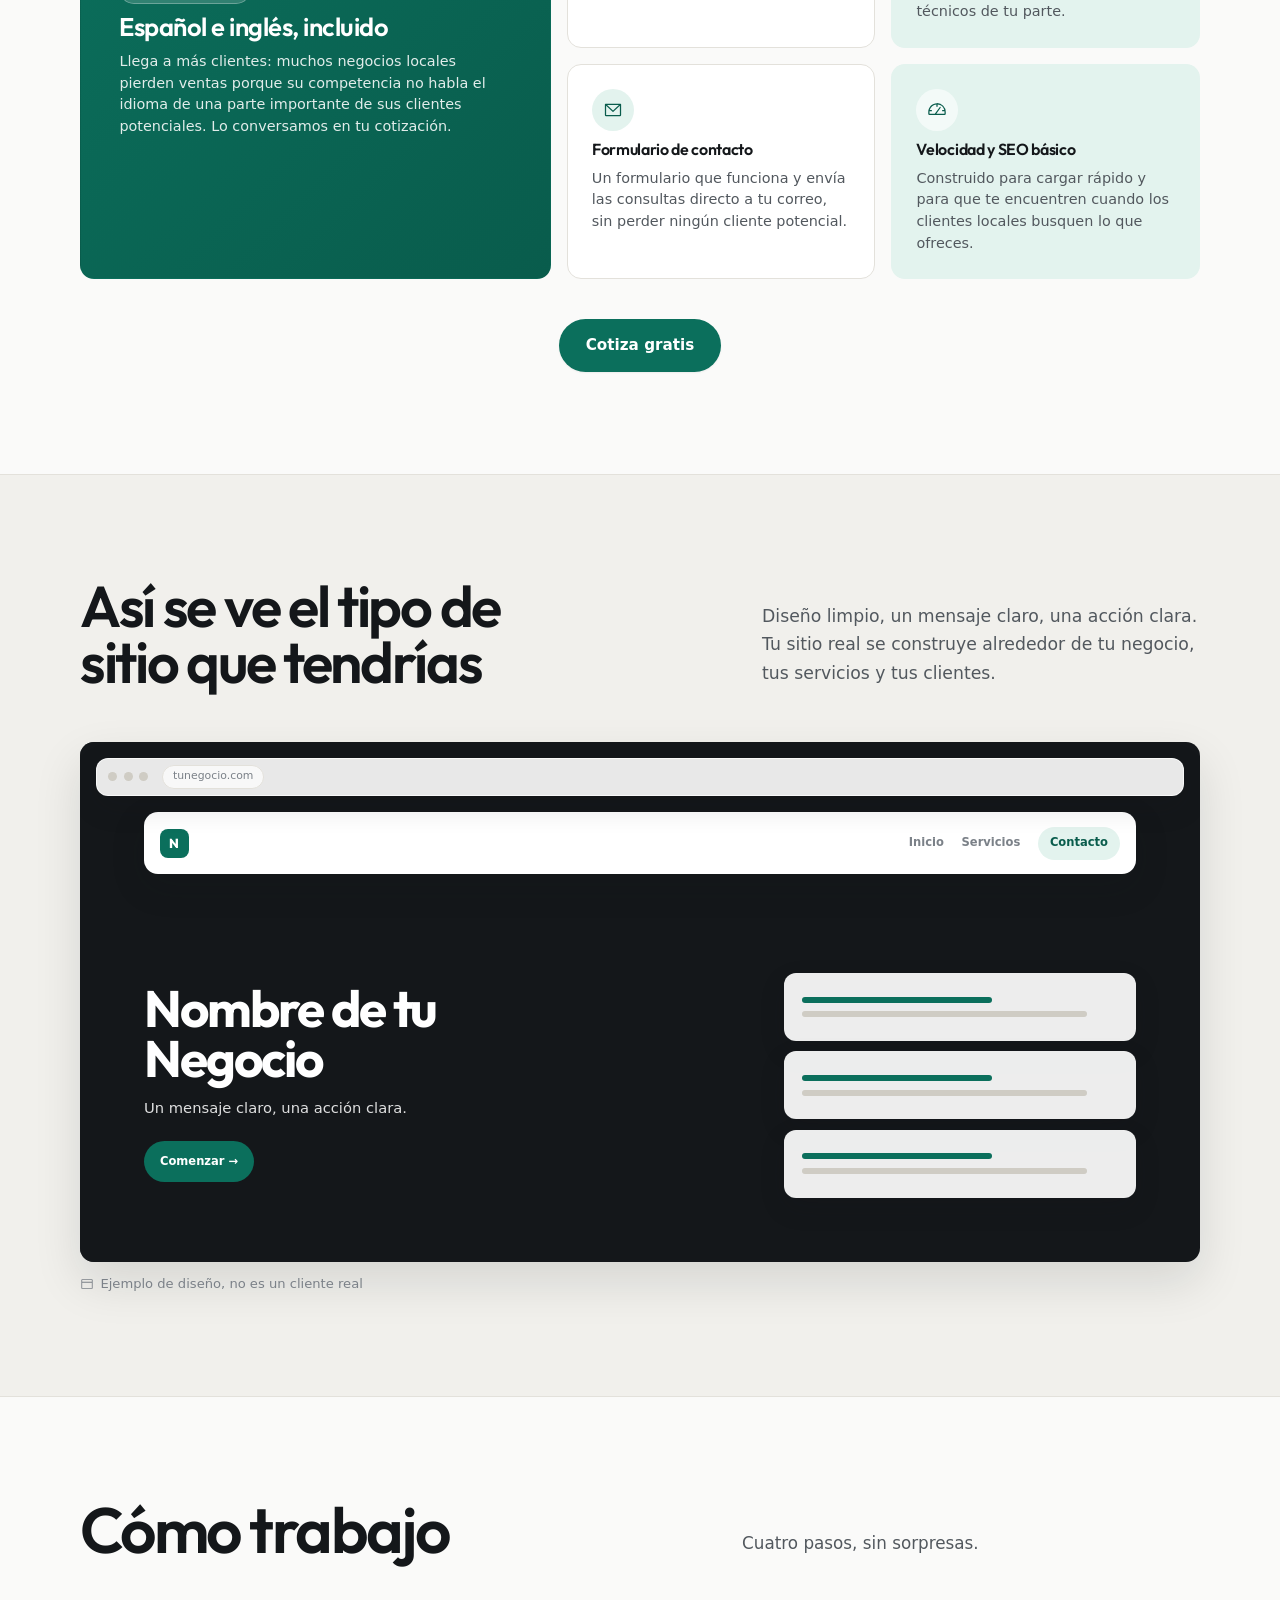
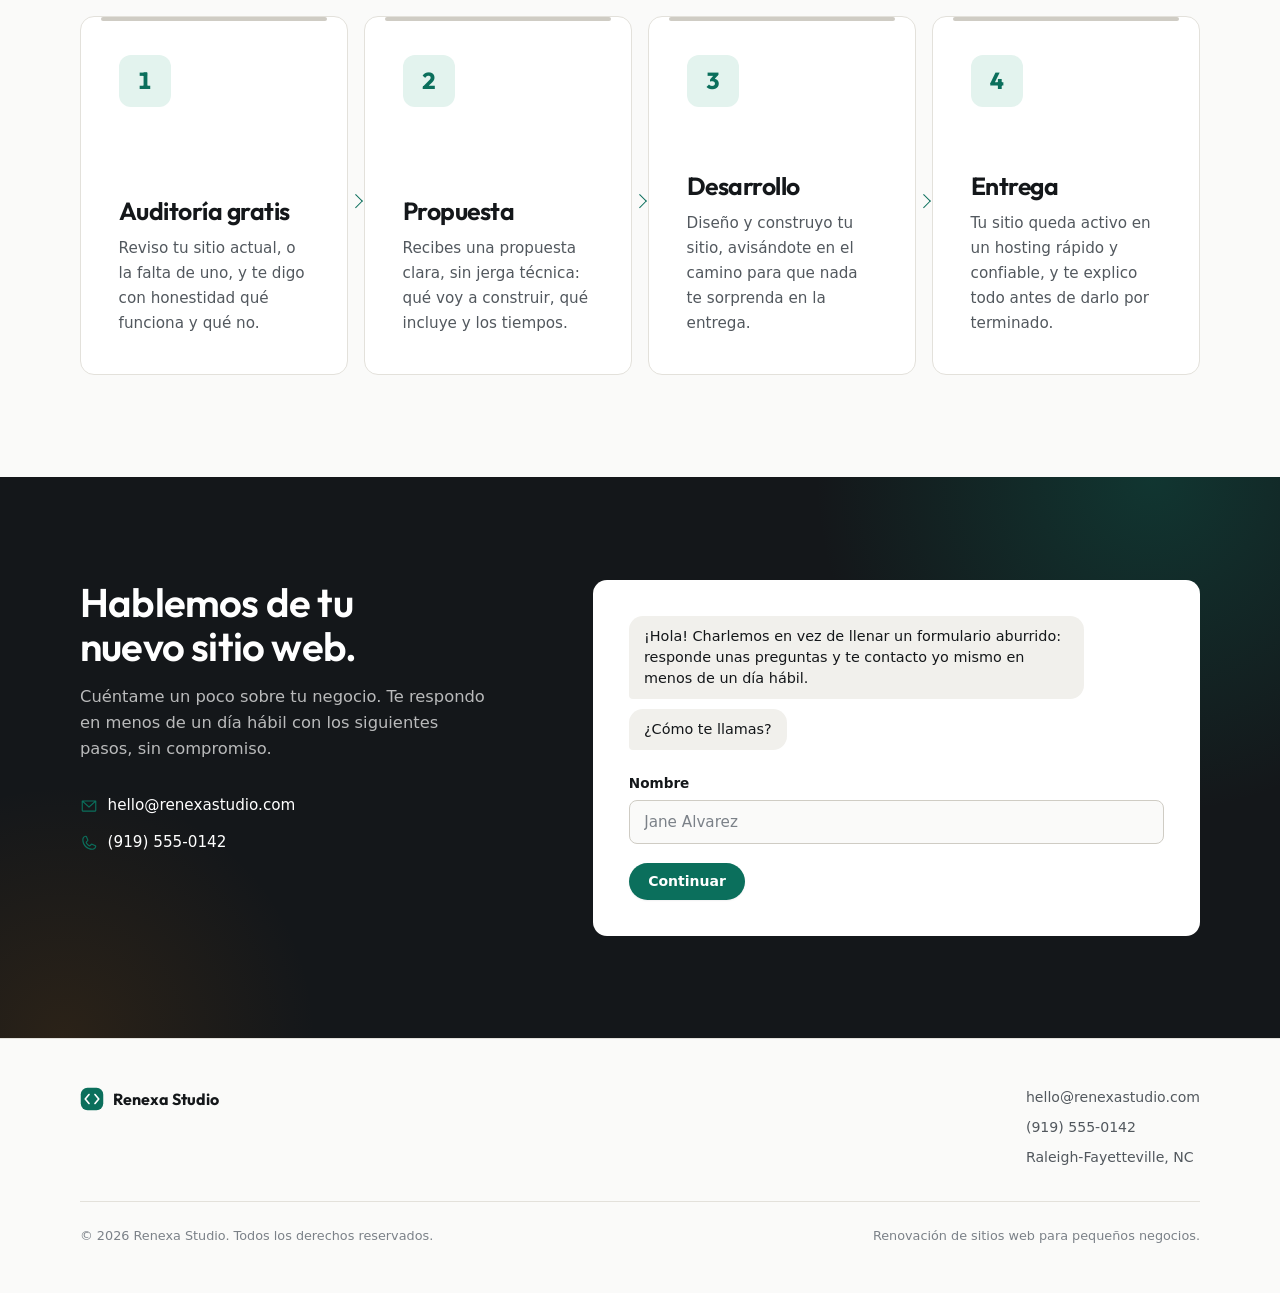
==== commit 40613486: "Redesign landing page and connect contact form" ====
--- a/es/index.html
+++ b/es/index.html
@@ -257,37 +257,6 @@
         </div>
       </div>
 
-      <p class="process-note" data-reveal>Como el sitio está programado a mano y sin panel de administración, tú no editarás el contenido por tu cuenta después de la entrega. Los cambios futuros son simples: solo me escribes, y yo me encargo, con un costo pequeño por edición.</p>
-    </div>
-  </section>
-
-  <!-- Sobre el freelancer -->
-  <section class="about">
-    <div class="container">
-      <div class="about-mark" data-reveal aria-hidden="true">
-        <svg viewBox="0 0 32 32" fill="none">
-          <path d="M13 10L8 16L13 22" stroke="currentColor" stroke-width="2.2" stroke-linecap="round" stroke-linejoin="round"/>
-          <path d="M19 10L24 16L19 22" stroke="currentColor" stroke-width="2.2" stroke-linecap="round" stroke-linejoin="round"/>
-        </svg>
-      </div>
-      <div class="about-copy" data-reveal>
-        <h2>Sobre mí</h2>
-        <p>Soy desarrollador web freelance, con base en el área de Raleigh-Fayetteville, y trabajo directo con dueños de pequeños negocios: sin gestores de cuenta, sin código tercerizado, sin vueltas. Hablas con la persona que realmente construye tu sitio, desde la primera llamada hasta la entrega.</p>
-        <div class="about-meta">
-          <span class="about-meta-item">
-            <svg viewBox="0 0 256 256" fill="currentColor" aria-hidden="true">
-              <path d="M128,16a88.1,88.1,0,0,0-88,88c0,31.4,14.51,64.68,42,96.25a254.19,254.19,0,0,0,41.45,38.3,8,8,0,0,0,9.18,0A254.19,254.19,0,0,0,174,200.25c27.45-31.57,42-64.85,42-96.25A88.1,88.1,0,0,0,128,16Zm0,206c-16.53-13-72-60.75-72-118a72,72,0,0,1,144,0C200,161.23,144.53,209,128,222Zm0-158a40,40,0,1,0,40,40A40,40,0,0,0,128,64Zm0,64a24,24,0,1,1,24-24A24,24,0,0,1,128,128Z"/>
-            </svg>
-            Raleigh-Fayetteville, NC
-          </span>
-          <span class="about-meta-item">
-            <svg viewBox="0 0 256 256" fill="currentColor" aria-hidden="true">
-              <path d="M128,24A104,104,0,0,0,36.18,176.88L24.83,210.93a16,16,0,0,0,20.24,20.24l34.05-11.35A104,104,0,1,0,128,24Zm0,192a87.87,87.87,0,0,1-44.06-11.81,8,8,0,0,0-6.54-.67L40,216,52.47,178.6a8,8,0,0,0-.66-6.54A88,88,0,1,1,128,216Z"/>
-            </svg>
-            Comunicación directa, siempre
-          </span>
-        </div>
-      </div>
     </div>
   </section>
 
@@ -312,9 +281,11 @@
       <div class="form-panel" data-reveal>
         <div class="chat-log" id="chat-log" data-intro="¡Hola! Charlemos en vez de llenar un formulario aburrido: responde unas preguntas y te contacto yo mismo en menos de un día hábil." data-outro="¡Listo, gracias! Dale a enviar y yo me encargo del resto." aria-live="polite"></div>
 
-        <form class="contact-form" name="contacto" method="POST" data-netlify="true" netlify-honeypot="bot-field" action="../gracias.html">
-          <input type="hidden" name="form-name" value="contacto">
-          <p class="hp-field"><label>No llenes esto si eres humano: <input name="bot-field"></label></p>
+        <form class="contact-form" name="contacto" method="POST" action="https://formsubmit.co/johnsoncrr@gmail.com">
+          <input type="hidden" name="_subject" value="Nueva consulta de Renexa Studio">
+          <input type="hidden" name="_template" value="table">
+          <input type="hidden" name="_next" value="https://johsonrodriguez.github.io/renexa-studio/gracias.html">
+          <p class="hp-field"><label>No llenes esto si eres humano: <input name="_honey"></label></p>
 
           <div class="field" data-question="¿Cómo te llamas?" data-next="Continuar">
             <label for="nombre">Nombre</label>
@@ -339,7 +310,7 @@
           </div>
 
           <div class="form-foot">
-            <button type="submit" class="btn btn-primary">Cotiza gratis</button>
+            <button type="submit" class="btn btn-primary">Enviar</button>
             <span class="form-status" data-sending-text="Enviando..."></span>
           </div>
         </form>
--- a/css/style.css
+++ b/css/style.css
@@ -1,5 +1,5 @@
 /* ============================================================
-   Renexa Studio — design tokens & base
+   Renexa Studio - design tokens & base
    Shape rule: buttons/badges = full pill, cards/panels = 14px,
    inputs = 8px, browser-mockup frame = 12px, small icon chips
    (problem/bento icons, ~42-48px) = full circle. No other radii used.
@@ -210,10 +210,9 @@
   position: sticky;
   top: 0;
   z-index: 50;
-  background: rgba(250, 250, 249, 0.88);
-  backdrop-filter: blur(10px) saturate(140%);
-  -webkit-backdrop-filter: blur(10px) saturate(140%);
+  background: var(--paper);
   border-bottom: 1px solid var(--line);
+  box-shadow: none;
 }
 
 .site-header .container {
@@ -487,37 +486,47 @@
   border-block: 1px solid var(--line);
 }
 
+.problem .container {
+  display: block;
+}
+
 .problem .section-head { max-width: 40ch; margin-bottom: clamp(2rem, 4vw, 3rem); }
 
 .problem-grid {
   display: grid;
-  grid-template-columns: repeat(3, 1fr);
+  grid-template-columns: repeat(3, minmax(0, 1fr));
+  gap: clamp(1rem, 2vw, 1.35rem);
+  align-items: stretch;
 }
 
 .problem-item {
-  padding: 0 clamp(1rem, 3vw, 2.25rem);
-  border-left: 1px solid var(--line);
-}
-.problem-item:first-child { border-left: none; padding-left: 0; }
+  display: flex;
+  flex-direction: column;
+  min-width: 0;
+  padding: clamp(1.25rem, 2.5vw, 1.65rem);
+  background: var(--panel);
+  border: 1px solid var(--line);
+  border-radius: var(--r-panel);
+}
 
 .problem-icon {
-  width: 48px;
-  height: 48px;
+  width: 54px;
+  height: 54px;
   border-radius: 50%;
   display: flex;
   align-items: center;
   justify-content: center;
-  margin-bottom: 1.1rem;
-}
-.problem-icon svg { width: 22px; height: 22px; }
-.problem-icon--amber { background: var(--amber-soft); color: var(--amber); }
-.problem-icon--blue { background: var(--blue-soft); color: var(--blue); }
-.problem-icon--rose { background: var(--rose-soft); color: var(--rose); }
+  margin-bottom: 1.2rem;
+}
+.problem-icon svg { width: 25px; height: 25px; }
+.problem-icon--amber { background: var(--amber-soft); color: var(--amber); box-shadow: 0 8px 18px rgba(181, 101, 10, 0.13); }
+.problem-icon--blue { background: var(--blue-soft); color: var(--blue); box-shadow: 0 8px 18px rgba(29, 95, 174, 0.13); }
+.problem-icon--rose { background: var(--rose-soft); color: var(--rose); box-shadow: 0 8px 18px rgba(178, 59, 94, 0.13); }
 
 .problem-item h3 {
-  font-size: 1.05rem;
+  font-size: 1.08rem;
   font-weight: 600;
-  margin-bottom: 0.5rem;
+  margin-bottom: 0.55rem;
 }
 
 .problem-item p {
@@ -545,12 +554,24 @@
 /* ============================================================
    Services (bento)
    ============================================================ */
-.services .section-head { margin-bottom: clamp(2rem, 4vw, 3rem); }
+.services .container {
+  display: block;
+}
+
+.services .section-head {
+  max-width: 48ch;
+  margin-bottom: clamp(2rem, 4vw, 3rem);
+}
+
+.services .section-head h2 {
+  font-size: clamp(2rem, 3.6vw, 3.2rem);
+  letter-spacing: -0.03em;
+}
 
 .bento {
   display: grid;
-  grid-template-columns: repeat(3, 1fr);
-  grid-auto-rows: minmax(150px, auto);
+  grid-template-columns: repeat(14, minmax(0, 1fr));
+  grid-template-rows: repeat(2, minmax(175px, auto));
   gap: 1rem;
 }
 
@@ -595,16 +616,22 @@
 .bento-cell--tint .bento-icon { background: rgba(255, 255, 255, 0.6); }
 
 .bento-featured {
-  grid-column: span 2;
-  grid-row: span 1;
+  grid-column: 1 / 7;
+  grid-row: 1 / 3;
   background: linear-gradient(135deg, var(--accent) 0%, var(--accent-dark) 100%);
   border-color: transparent;
   color: #fff;
   justify-content: center;
+  padding: clamp(1.75rem, 3vw, 2.5rem);
 }
 .bento-featured svg { color: #fff; }
-.bento-featured h3 { color: #fff; font-size: 1.15rem; }
+.bento-featured h3 { color: #fff; font-size: clamp(1.35rem, 2vw, 1.7rem); }
 .bento-featured p { color: rgba(255,255,255,0.88); }
+
+.bento-cell:nth-child(2) { grid-column: 7 / 11; grid-row: 1; }
+.bento-cell:nth-child(3) { grid-column: 11 / 15; grid-row: 1; }
+.bento-cell:nth-child(4) { grid-column: 7 / 11; grid-row: 2; }
+.bento-cell:nth-child(5) { grid-column: 11 / 15; grid-row: 2; }
 
 .bento-badge {
   align-self: flex-start;
@@ -620,7 +647,10 @@
   border-radius: var(--r-pill);
 }
 
-.services-cta { margin-top: clamp(2rem, 4vw, 2.5rem); text-align: center; }
+.services-cta {
+  margin-top: clamp(2rem, 4vw, 2.5rem);
+  text-align: center;
+}
 
 /* ============================================================
    Example of work
@@ -631,20 +661,45 @@
 }
 
 .example .container {
+  display: block;
+}
+
+.example-copy {
   display: grid;
-  grid-template-columns: 0.9fr 1.1fr;
-  gap: clamp(2rem, 5vw, 4rem);
-  align-items: center;
-}
-
-.example-copy h2 { font-size: clamp(1.6rem, 2.8vw, 2.1rem); }
-.example-copy p { margin-top: 0.9rem; color: var(--ink-soft); line-height: 1.6; max-width: 42ch; }
+  grid-template-columns: minmax(0, 1.15fr) minmax(18rem, 0.85fr);
+  gap: clamp(2rem, 7vw, 6rem);
+  align-items: end;
+  margin-bottom: clamp(2rem, 4vw, 3.25rem);
+}
+
+.example-copy h2 {
+  max-width: 13ch;
+  font-size: clamp(2.1rem, 4.5vw, 3.65rem);
+  line-height: 0.98;
+  letter-spacing: -0.04em;
+}
+
+.example-copy p {
+  margin: 0 0 0.2rem;
+  color: var(--ink-soft);
+  line-height: 1.65;
+  max-width: 42ch;
+  font-size: clamp(0.98rem, 1.4vw, 1.08rem);
+}
+
+.example-figure {
+  position: relative;
+  padding-bottom: 2rem;
+}
 
 .example-mockup {
+  position: relative;
+  isolation: isolate;
+  width: 100%;
+  min-height: 520px;
   border-radius: var(--r-panel);
   overflow: hidden;
-  background: var(--panel);
-  border: 1px solid var(--line);
+  background: var(--ink);
   box-shadow: var(--shadow-lg);
 }
 
@@ -652,169 +707,255 @@
   display: flex;
   align-items: center;
   gap: 0.4rem;
-  margin-top: 0.85rem;
+  position: absolute;
+  left: 0;
+  bottom: 0;
+  margin: 0;
   font-size: 0.82rem;
   color: var(--ink-faint);
 }
 .example-caption svg { flex-shrink: 0; color: var(--ink-faint); }
 
-.example-mockup .mockup-bar { height: 36px; }
+.example-mockup .mockup-bar {
+  position: absolute;
+  z-index: 4;
+  top: 1rem;
+  left: 1rem;
+  right: 1rem;
+  height: 38px;
+  border: 1px solid rgba(255, 255, 255, 0.72);
+  border-radius: 12px;
+  background: rgba(255, 255, 255, 0.9);
+  box-shadow: 0 10px 30px rgba(20, 23, 26, 0.14);
+}
 .example-mockup .mockup-dot { width: 9px; height: 9px; }
+.example-mockup .mockup-url { background: rgba(255, 255, 255, 0.72); }
 
 .example-hero {
   position: relative;
-  height: 190px;
+  height: 520px;
   background-size: cover;
   background-position: center;
   display: flex;
   align-items: flex-end;
-  padding: 1rem;
+  padding: clamp(2rem, 5vw, 4.5rem);
 }
 .example-hero::after {
   content: "";
   position: absolute;
   inset: 0;
-  background: linear-gradient(180deg, rgba(20,23,26,0) 40%, rgba(20,23,26,0.55) 100%);
+  background: linear-gradient(90deg, rgba(20,23,26,0.82) 0%, rgba(20,23,26,0.42) 48%, rgba(20,23,26,0.08) 76%);
 }
 .example-hero-text {
   position: relative;
   z-index: 1;
   color: #fff;
-}
-.example-hero-text .eh-title { font-family: var(--font-display); font-weight: 700; font-size: 1.05rem; }
-.example-hero-text .eh-sub { font-size: 0.78rem; opacity: 0.85; margin-top: 0.2rem; }
+  width: min(48%, 28rem);
+  padding-bottom: 1rem;
+}
+.example-hero-text .eh-title {
+  font-family: var(--font-display);
+  font-weight: 700;
+  font-size: clamp(2rem, 4vw, 3.5rem);
+  line-height: 0.98;
+  letter-spacing: -0.04em;
+}
+.example-hero-text .eh-sub { font-size: 0.92rem; line-height: 1.5; opacity: 0.86; margin-top: 0.85rem; }
+.example-hero-text::after {
+  content: "Get started  →";
+  display: inline-flex;
+  margin-top: 1.4rem;
+  padding: 0.72rem 1rem;
+  border-radius: var(--r-pill);
+  background: var(--accent);
+  color: #fff;
+  font-size: 0.72rem;
+  font-weight: 700;
+}
+[lang="es"] .example-hero-text::after { content: "Comenzar  →"; }
 
 .example-nav {
-  display: flex;
+  position: absolute;
+  z-index: 3;
+  top: 4.4rem;
+  left: clamp(2rem, 5vw, 4.5rem);
+  right: clamp(2rem, 5vw, 4.5rem);
+  display: flex;
+  justify-content: flex-end;
+  align-items: center;
   gap: 1.1rem;
-  padding: 0.85rem 1.1rem;
-  border-bottom: 1px solid var(--line);
+  padding: 0.9rem 1rem 0.9rem 3.5rem;
+  border: 0;
+  border-radius: 14px;
+  background: var(--panel);
+  box-shadow: 0 12px 34px rgba(20, 23, 26, 0.16);
   font-size: 0.72rem;
   color: var(--ink-faint);
   font-weight: 600;
 }
+.example-nav::before {
+  content: "N";
+  position: absolute;
+  left: 1rem;
+  width: 1.8rem;
+  height: 1.8rem;
+  display: grid;
+  place-items: center;
+  border-radius: 8px;
+  background: var(--accent);
+  color: #fff;
+  font-family: var(--font-display);
+  font-size: 0.82rem;
+  font-weight: 800;
+}
+.example-nav span:last-child {
+  padding: 0.48rem 0.75rem;
+  border-radius: var(--r-pill);
+  background: var(--accent-soft);
+  color: var(--accent-dark);
+}
 
 .example-grid {
+  position: absolute;
+  z-index: 2;
+  right: clamp(2rem, 5vw, 4.5rem);
+  bottom: clamp(2rem, 5vw, 4rem);
+  width: min(38%, 22rem);
   display: grid;
-  grid-template-columns: repeat(3, 1fr);
-  gap: 0.7rem;
-  padding: 1.1rem;
+  grid-template-columns: 1fr;
+  gap: 0.65rem;
 }
 .example-card {
-  border-radius: 8px;
-  border: 1px solid var(--line);
-  padding: 0.7rem;
+  min-height: 68px;
+  border: 0;
+  border-radius: 12px;
+  padding: 1rem 1.1rem;
+  background: rgba(255, 255, 255, 0.92);
+  box-shadow: 0 10px 26px rgba(20, 23, 26, 0.14);
   display: flex;
   flex-direction: column;
-  gap: 0.4rem;
-}
-.example-card .mockup-line { height: 7px; }
+  justify-content: center;
+  gap: 0.55rem;
+}
+.example-card .mockup-line { height: 6px; background: var(--line-strong); }
+.example-card .mockup-line:first-child { background: var(--accent); }
 
 /* ============================================================
-   How I work (stepped rail)
+   How I work (editorial process)
    ============================================================ */
+.how .container {
+  display: block;
+}
+
+.how .section-head {
+  display: grid;
+  grid-template-columns: minmax(0, 1.1fr) minmax(18rem, 0.9fr);
+  gap: clamp(2rem, 8vw, 7rem);
+  align-items: end;
+  margin-bottom: clamp(2rem, 5vw, 3.5rem);
+}
+
+.how .section-head h2 {
+  max-width: 10ch;
+  font-size: clamp(2.5rem, 5vw, 4.5rem);
+  line-height: 0.95;
+  letter-spacing: -0.04em;
+}
+
+.how .section-head p {
+  margin: 0 0 0.25rem;
+  font-size: 1.05rem;
+  color: var(--ink-soft);
+}
+
 .process-rail {
   display: grid;
-  grid-template-columns: repeat(4, 1fr);
-  gap: 1.25rem;
-  margin-top: clamp(2rem, 4vw, 3rem);
+  grid-template-columns: repeat(4, minmax(0, 1fr));
+  gap: clamp(0.65rem, 1.5vw, 1rem);
+  margin: 0;
+  padding: 0;
+  overflow: visible;
+  background: transparent;
+  box-shadow: none;
+}
+
+.process-step {
   position: relative;
-}
-
-.process-rail::before {
+  display: flex;
+  min-height: clamp(18rem, 28vw, 23rem);
+  flex-direction: column;
+  padding: clamp(1.5rem, 3vw, 2.35rem);
+  overflow: visible;
+  border: 1px solid var(--line);
+  border-radius: 14px;
+  background: var(--panel);
+  transition: background-color 260ms var(--ease);
+}
+
+.process-step > * { transition: transform 260ms var(--ease); }
+
+.process-step::before {
   content: "";
   position: absolute;
-  top: 21px;
-  left: 4%;
-  right: 4%;
-  height: 1px;
+  top: 0;
+  left: 1.25rem;
+  right: 1.25rem;
+  height: 4px;
+  border-radius: var(--r-pill);
   background: var(--line-strong);
-}
-
-.process-step { position: relative; }
+  transition: background-color 220ms var(--ease);
+}
+
+.process-step::after {
+  content: "";
+  position: absolute;
+  z-index: 2;
+  right: calc(clamp(0.65rem, 1.5vw, 1rem) * -0.82);
+  top: 50%;
+  width: 0.6rem;
+  height: 0.6rem;
+  border-top: 1.5px solid var(--accent);
+  border-right: 1.5px solid var(--accent);
+  transform: rotate(45deg);
+  background: var(--paper);
+}
+.process-step:last-child::after { display: none; }
+
+@media (hover: hover) {
+  .process-step:hover { background: var(--accent-soft); border-color: var(--accent); }
+  .process-step:hover::before { background: var(--accent); }
+  .process-step:hover > * { transform: none; }
+}
 
 .process-num {
-  position: relative;
-  z-index: 1;
-  width: 42px;
-  height: 42px;
-  border-radius: 50%;
-  background: var(--panel);
-  border: 1px solid var(--line-strong);
-  display: flex;
-  align-items: center;
-  justify-content: center;
+  width: 3.25rem;
+  height: 3.25rem;
+  display: grid;
+  place-items: center;
+  border-radius: 12px;
+  background: var(--accent-soft);
   font-family: var(--font-display);
-  font-weight: 700;
-  color: var(--accent-dark);
-  margin-bottom: 1.1rem;
+  font-size: 1.45rem;
+  line-height: 1;
+  letter-spacing: -0.02em;
+  font-weight: 750;
+  color: var(--accent);
+  font-variant-numeric: tabular-nums;
 }
 
 .process-step h3 {
-  font-size: 1rem;
-  font-weight: 600;
-  margin-bottom: 0.4rem;
+  margin-top: auto;
+  font-size: clamp(1.2rem, 2vw, 1.55rem);
+  line-height: 1.15;
+  font-weight: 650;
+  margin-bottom: 0.65rem;
 }
 .process-step p {
-  font-size: 0.88rem;
-  color: var(--ink-soft);
-  line-height: 1.5;
-}
-
-.process-note {
-  margin-top: clamp(2rem, 4vw, 2.75rem);
-  border-top: 1px solid var(--line);
-  padding-top: 1.25rem;
-  font-size: 0.88rem;
-  color: var(--ink-faint);
-  max-width: 60ch;
-}
-
-/* ============================================================
-   About
-   ============================================================ */
-.about .container {
-  display: grid;
-  grid-template-columns: 0.4fr 0.6fr;
-  gap: clamp(2rem, 5vw, 3.5rem);
-  align-items: start;
-}
-
-.about-mark {
-  width: 56px;
-  height: 56px;
-  border-radius: var(--r-panel);
-  background: linear-gradient(135deg, var(--accent) 0%, var(--accent-dark) 100%);
-  display: flex;
-  align-items: center;
-  justify-content: center;
-}
-.about-mark svg { width: 28px; height: 28px; color: var(--paper); }
-
-.about-copy h2 { font-size: clamp(1.5rem, 2.6vw, 1.9rem); }
-.about-copy p {
-  margin-top: 1rem;
+  font-size: 0.95rem;
   color: var(--ink-soft);
   line-height: 1.65;
-  font-size: 1.02rem;
-  max-width: 58ch;
-}
-
-.about-meta {
-  margin-top: 1.5rem;
-  display: flex;
-  gap: 1.75rem;
-  flex-wrap: wrap;
-}
-.about-meta-item {
-  display: flex;
-  align-items: center;
-  gap: 0.5rem;
-  font-size: 0.88rem;
-  color: var(--ink-faint);
-  font-weight: 500;
-}
-.about-meta-item svg { width: 17px; height: 17px; color: var(--accent); }
+  max-width: 55ch;
+}
 
 /* ============================================================
    Final CTA + form
@@ -1088,8 +1229,6 @@
    ============================================================ */
 @media (max-width: 1024px) {
   .main-nav { gap: 1.3rem; }
-  .about .container { grid-template-columns: 1fr; }
-  .about-mark { margin-bottom: 0.5rem; }
 }
 
 @media (max-width: 860px) {
@@ -1124,19 +1263,50 @@
   .hero .container { grid-template-columns: 1fr; }
   .hero-visual { order: -1; margin-bottom: 0.5rem; }
 
-  .problem-grid { grid-template-columns: 1fr; gap: 2rem; }
-  .problem-item { border-left: none; padding-left: 0; border-top: 1px solid var(--line); padding-top: 1.5rem; }
-  .problem-item:first-child { border-top: none; padding-top: 0; }
+  .problem-grid { grid-template-columns: 1fr; gap: 1rem; }
 
   .bento { grid-template-columns: 1fr; }
-  .bento-featured { grid-column: span 1; }
-
-  .example .container { grid-template-columns: 1fr; }
-  .example-grid { grid-template-columns: 1fr; }
-
-  .process-rail { grid-template-columns: 1fr; gap: 1.75rem; }
-  .process-rail::before { display: none; }
-
+  .bento-featured,
+  .bento-cell:nth-child(2),
+  .bento-cell:nth-child(3),
+  .bento-cell:nth-child(4),
+  .bento-cell:nth-child(5) { grid-column: 1; grid-row: auto; }
+  .services-cta { margin-top: 2rem; text-align: center; }
+
+  .example-copy { grid-template-columns: 1fr; gap: 1rem; }
+  .example-copy h2 { max-width: 17ch; }
+  .example-copy p { max-width: 55ch; }
+  .example-caption { padding-inline: 0.25rem; }
+  .example-mockup { min-height: 0; }
+  .example-nav { left: 1rem; right: 1rem; gap: 0.75rem; padding-left: 3.25rem; }
+  .example-hero { height: 430px; padding: 2rem; }
+  .example-hero-text { width: 100%; padding-bottom: 0.5rem; }
+  .example-grid {
+    position: static;
+    width: 100%;
+    padding: 1rem;
+    background: var(--panel);
+    grid-template-columns: repeat(3, 1fr);
+  }
+  .example-card { min-height: 72px; box-shadow: none; background: var(--paper-alt); }
+
+  .how .container {
+    display: block;
+  }
+  .how .section-head { grid-template-columns: 1fr; gap: 1rem; margin-bottom: 2rem; }
+  .how .section-head h2 { max-width: 11ch; }
+  .process-rail {
+    display: flex;
+    overflow-x: auto;
+    scroll-snap-type: x mandatory;
+    scrollbar-width: thin;
+    scrollbar-color: var(--accent) var(--paper-alt);
+  }
+  .process-step {
+    flex: 0 0 min(82vw, 21rem);
+    min-height: 20rem;
+    scroll-snap-align: start;
+  }
   .contact .container { grid-template-columns: 1fr; }
 
   .footer-grid { flex-direction: column; }
@@ -1147,4 +1317,8 @@
   .hero-ctas { flex-direction: column; align-items: stretch; }
   .hero-ctas .btn { width: 100%; }
   .header-actions .btn-sm { display: none; }
-}
+  .example-nav span:first-of-type { display: none; }
+  .example-hero { height: 390px; padding: 1.5rem; }
+  .example-grid { grid-template-columns: 1fr; gap: 0.5rem; }
+  .example-card { min-height: 58px; }
+}
